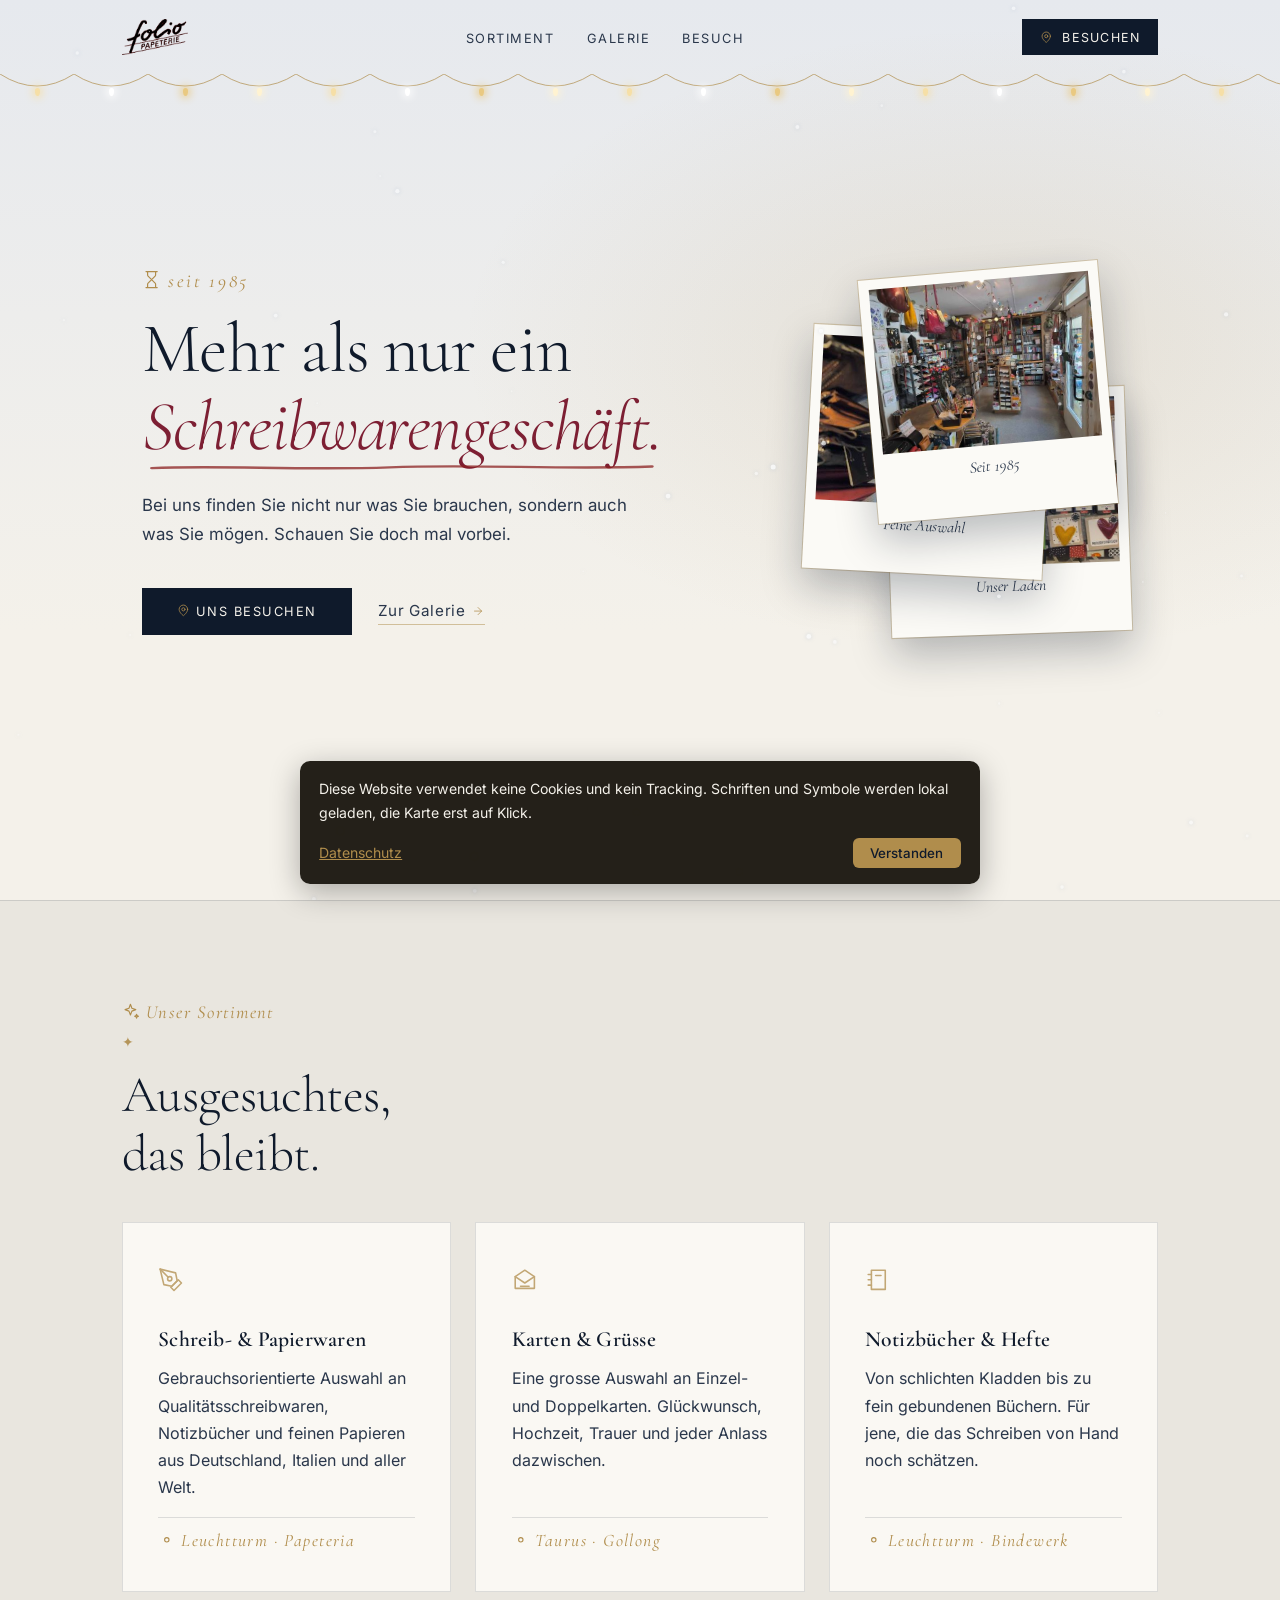
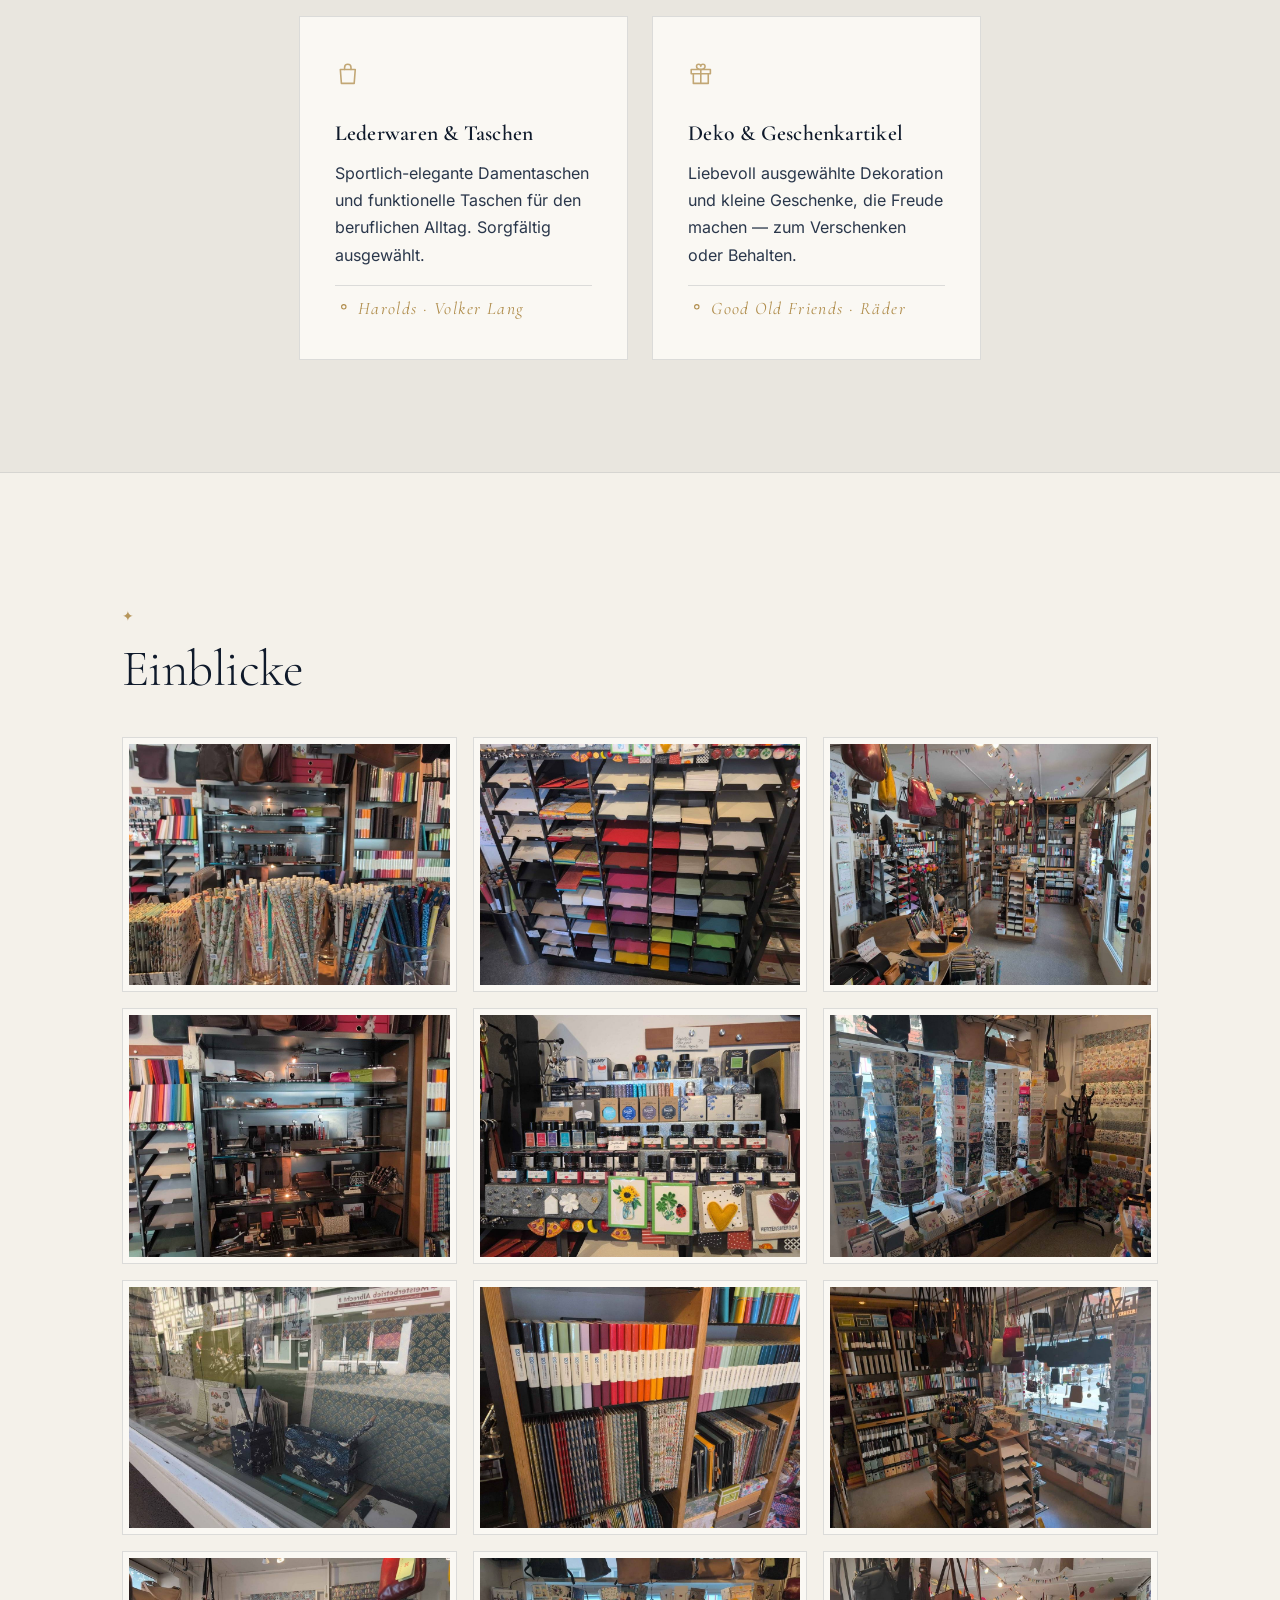
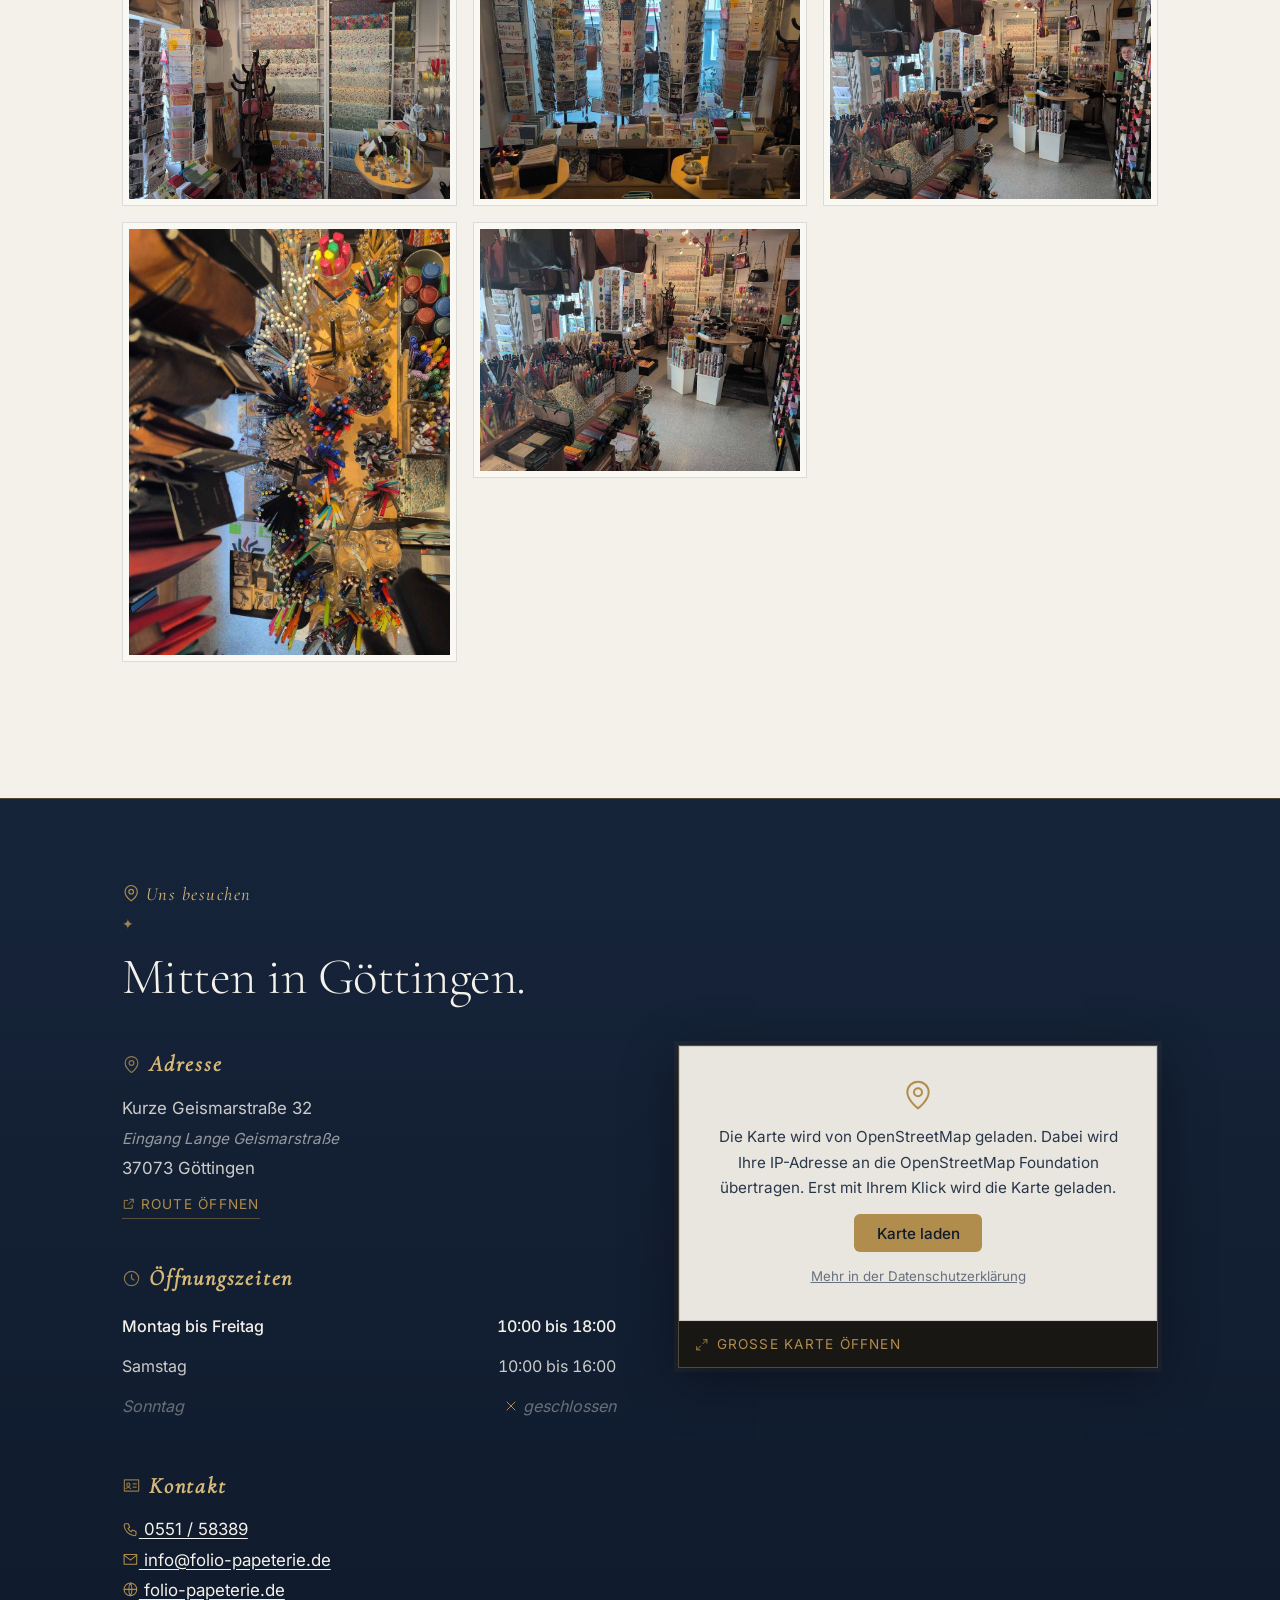
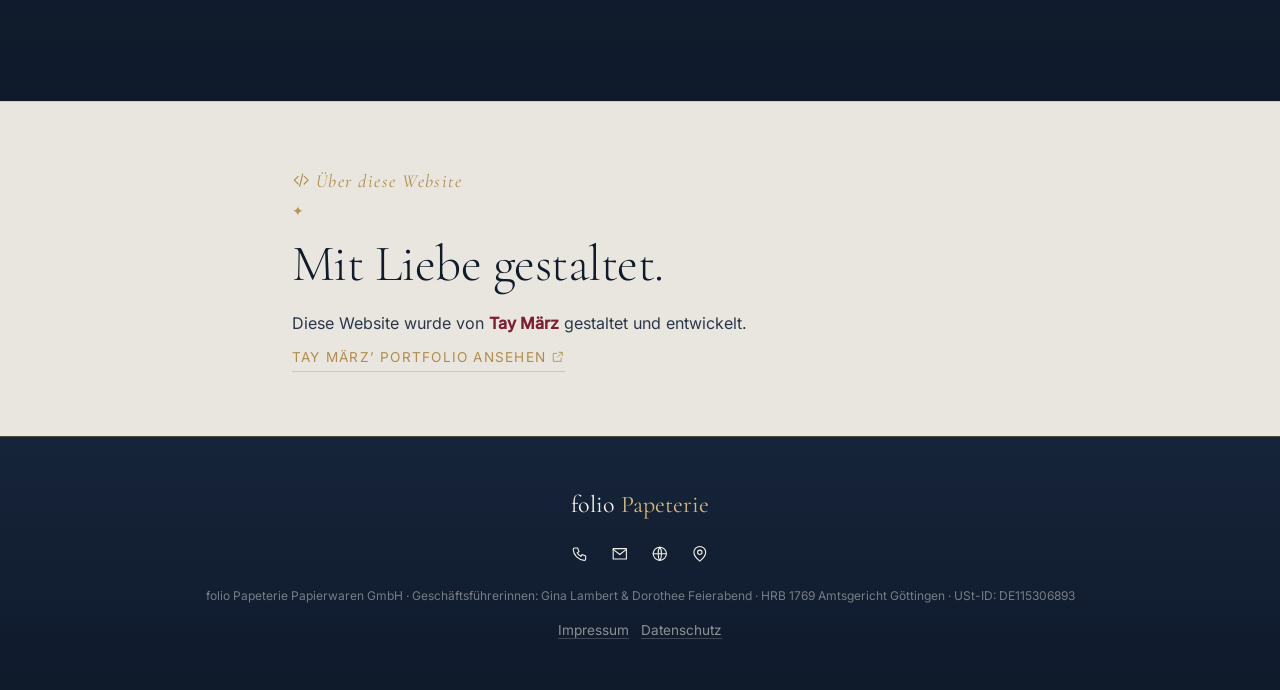
==== index.html @ a75a9c59 "Rework Winter theme (refined navy/ivory/gold, season from 29 Oct) and polish site - Winter: replace " ====
<!DOCTYPE html>
<html lang="de">
<head>
  <meta charset="UTF-8">
  <meta name="viewport" content="width=device-width, initial-scale=1.0">
  <title>folio Papeterie Göttingen – Schreibwaren, Karten & Lederwaren seit 1985</title>
  <meta name="description" content="folio Papeterie in Göttingen – Ihr Fachgeschäft für hochwertige Schreibwaren, Notizbücher, Grußkarten und Lederwaren. Kurze Geismarstraße 32. Mo–Fr 10–18 Uhr, Sa 10–16 Uhr.">
  <meta name="keywords" content="Papeterie Göttingen, Schreibwaren Göttingen, Notizbücher, Leuchtturm, Grußkarten, Lederwaren, Bindewerk, Semikolon, folio">
  <meta name="robots" content="index, follow">
  <meta name="author" content="folio Papeterie Papierwaren GmbH">
  <link rel="canonical" href="https://www.folio-papeterie.de/">
  <meta name="theme-color" content="#faf6ef">
  <meta name="geo.region" content="DE-NI">
  <meta name="geo.placename" content="Göttingen">
  <meta name="geo.position" content="51.531761;9.937960">
  <meta name="ICBM" content="51.531761, 9.937960">

  <!-- Twitter -->
  <meta name="twitter:card" content="summary_large_image">
  <meta name="twitter:title" content="folio Papeterie Göttingen – Schreibwaren, Karten & Lederwaren">
  <meta name="twitter:description" content="Feine Papiere, Notizbücher, Karten, Lederwaren und Geschenkartikel im Herzen Göttingens. Seit 1985.">
  <meta name="twitter:image" content="https://www.folio-papeterie.de/gallery1.jpg">


  <!-- Open Graph -->
  <meta property="og:type" content="business.business">
  <meta property="og:title" content="folio Papeterie Göttingen">
  <meta property="og:description" content="Hochwertige Schreibwaren, Notizbücher, Karten und Lederwaren in Göttingen. Seit 1985.">
  <meta property="og:url" content="https://www.folio-papeterie.de/">
  <meta property="og:locale" content="de_DE">
  <meta property="og:site_name" content="folio Papeterie">
  <meta property="og:image" content="https://www.folio-papeterie.de/gallery1.jpg">
  <meta property="og:image:width" content="1200">
  <meta property="og:image:height" content="900">
  <meta property="og:image:alt" content="folio Papeterie Göttingen – Ladengeschäft">
  <meta property="business:contact_data:street_address" content="Kurze Geismarstraße 32">
  <meta property="business:contact_data:locality" content="Göttingen">
  <meta property="business:contact_data:postal_code" content="37073">
  <meta property="business:contact_data:country_name" content="Germany">
  <meta property="business:contact_data:phone_number" content="+49-551-58389">

  <!-- Schema.org LocalBusiness JSON-LD -->
  <script type="application/ld+json">
  {
    "@context": "https://schema.org",
    "@type": "Store",
    "name": "folio Papeterie",
    "description": "Fachgeschäft für hochwertige Schreibwaren, Notizbücher, Grußkarten und Lederwaren in Göttingen seit 1985.",
    "url": "https://www.folio-papeterie.de",
    "telephone": "+49-551-58389",
    "email": "info@folio-papeterie.de",
    "foundingDate": "1985",
    "address": {
      "@type": "PostalAddress",
      "streetAddress": "Kurze Geismarstraße 32",
      "addressLocality": "Göttingen",
      "postalCode": "37073",
      "addressCountry": "DE"
    },
    "geo": {
      "@type": "GeoCoordinates",
      "latitude": 51.53425,
      "longitude": 9.93252
    },
    "openingHoursSpecification": [
      {
        "@type": "OpeningHoursSpecification",
        "dayOfWeek": ["Monday","Tuesday","Wednesday","Thursday","Friday"],
        "opens": "10:00",
        "closes": "18:00"
      },
      {
        "@type": "OpeningHoursSpecification",
        "dayOfWeek": "Saturday",
        "opens": "10:00",
        "closes": "16:00"
      }
    ],
    "hasMap": "https://maps.app.goo.gl/XCH9QZzpY8PrfoPZ8",
    "sameAs": ["https://www.folio-papeterie.de"]
  }
  </script>

  <link rel="stylesheet" href="fonts.css">
    <link rel="stylesheet" href="style.css">
  <link rel="stylesheet" href="winter.css">
</head>
<body>
<!-- icons:start -->
<svg width="0" height="0" style="position:absolute" aria-hidden="true" focusable="false"><defs><symbol id="i-address-card" viewBox="0 0 24 24"><path d="M3 5h18v14H3z"/><circle cx="8" cy="11" r="2"/><path d="M5 16c.5-2 5.5-2 6 0M14 10h4M14 14h4"/></symbol><symbol id="i-arrow-right" viewBox="0 0 24 24"><path d="M5 12h14M12 5l7 7-7 7"/></symbol><symbol id="i-arrow-up-right-from-square" viewBox="0 0 24 24"><path d="M14 4h6v6M20 4l-9 9M18 14v6H4V6h6"/></symbol><symbol id="i-bag-shopping" viewBox="0 0 24 24"><path d="M5 8h14l-1 13H6z"/><path d="M9 8V6a3 3 0 0 1 6 0v2"/></symbol><symbol id="i-circle-small" viewBox="0 0 24 24"><circle cx="12" cy="12" r="3"/></symbol><symbol id="i-clock" viewBox="0 0 24 24"><circle cx="12" cy="12" r="9"/><path d="M12 7v5l3 2"/></symbol><symbol id="i-code" viewBox="0 0 24 24"><path d="M8 7l-5 5 5 5M16 7l5 5-5 5M14 4l-4 16"/></symbol><symbol id="i-envelope" viewBox="0 0 24 24"><path d="M3 5h18v14H3z"/><path d="M3 6l9 7 9-7"/></symbol><symbol id="i-envelope-open-text" viewBox="0 0 24 24"><path d="M3 9l9-6 9 6v11H3z"/><path d="M3 9l9 6 9-6"/><path d="M8 18h8"/></symbol><symbol id="i-expand" viewBox="0 0 24 24"><path d="M15 3h6v6M9 21H3v-6M21 3l-7 7M3 21l7-7"/></symbol><symbol id="i-gift" viewBox="0 0 24 24"><path d="M3 8h18v4H3z"/><path d="M5 12v9h14v-9M12 8v13"/><path d="M12 8c-2 0-4-1-4-3a2 2 0 0 1 4 0M12 8c2 0 4-1 4-3a2 2 0 0 0-4 0"/></symbol><symbol id="i-globe" viewBox="0 0 24 24"><circle cx="12" cy="12" r="9"/><path d="M3 12h18M12 3c3 3.5 3 14.5 0 18M12 3c-3 3.5-3 14.5 0 18"/></symbol><symbol id="i-hourglass-half" viewBox="0 0 24 24"><path d="M5 22h14M5 2h14M17 22v-4.2a2 2 0 0 0-.6-1.4L12 12l-4.4 4.4A2 2 0 0 0 7 17.8V22M7 2v4.2a2 2 0 0 0 .6 1.4L12 12l4.4-4.4A2 2 0 0 0 17 6.2V2"/></symbol><symbol id="i-notebook" viewBox="0 0 24 24"><path d="M6 3h13v18H6z"/><path d="M6 7H3M6 12H3M6 17H3M10 8h5"/></symbol><symbol id="i-pen-nib" viewBox="0 0 24 24"><path d="M12 19l7-7 3 3-7 7z"/><path d="M18 13l-1.5-7.5L2 2l3.5 14.5L13 18z"/><path d="M2 2l7.6 7.6"/><circle cx="11" cy="11" r="2"/></symbol><symbol id="i-phone" viewBox="0 0 24 24"><path d="M5 4h4l2 5-2.5 1.5a11 11 0 0 0 5 5L15 13l5 2v4a2 2 0 0 1-2 2A16 16 0 0 1 3 6a2 2 0 0 1 2-2z"/></symbol><symbol id="i-pin" viewBox="0 0 24 24"><path d="M20 10c0 6-8 12-8 12s-8-6-8-12a8 8 0 0 1 16 0z"/><circle cx="12" cy="10" r="3"/></symbol><symbol id="i-sparkles" viewBox="0 0 24 24"><path d="M11 3l1.9 5.1L18 10l-5.1 1.9L11 17l-1.9-5.1L4 10l5.1-1.9z"/><path d="M19 16l.7 1.8 1.8.7-1.8.7L19 21l-.7-1.8-1.8-.7 1.8-.7z"/></symbol><symbol id="i-xmark" viewBox="0 0 24 24"><path d="M6 6l12 12M18 6L6 18"/></symbol></defs></svg>
<!-- icons:end -->

  <!-- NAV -->
  <nav id="nav">
    <div class="nav-inner">
      <a href="#" class="logo"><img src="logo.png" alt="folio Papeterie"></a>
      <ul class="nav-links" id="nav-links">
        <li><a href="#sortiment">Sortiment</a></li>
        <li><a href="#galerie">Galerie</a></li>
        <li><a href="#besuch">Besuch</a></li>
      </ul>
      <a href="#besuch" class="nav-cta"><svg class="ico" aria-hidden="true"><use href="#i-pin"/></svg> Besuchen</a>
      <button type="button" class="nav-toggle" id="nav-toggle" aria-label="Menü öffnen" aria-expanded="false" aria-controls="nav-links"><span></span><span></span></button>
    </div>
  </nav>

  <!-- HERO -->
  <section id="hero">
    <div class="hero-inner">
      <div class="hero-content reveal">
        <p class="hero-since"><svg class="ico" aria-hidden="true"><use href="#i-hourglass-half"/></svg> seit 1985</p>
        <h1>Mehr als nur ein <em class="hand-underline">Schreibwaren&shy;geschäft.<svg viewBox="0 0 420 16" aria-hidden="true" preserveAspectRatio="none"><path d="M 8 9 C 60 5, 130 12, 200 8 C 270 4, 340 11, 412 7" fill="none" stroke="#8b2020" stroke-width="3" stroke-linecap="round" opacity=".75"/></svg></em></h1>
        <p class="hero-sub">Bei uns finden Sie nicht nur was Sie brauchen, sondern auch was Sie mögen. Schauen Sie doch mal vorbei.</p>
        <div class="hero-ctas">
          <a href="#besuch" class="btn-primary"><svg class="ico" aria-hidden="true"><use href="#i-pin"/></svg> Uns besuchen</a>
          <a href="#galerie" class="hero-link">Zur Galerie <svg class="ico" aria-hidden="true"><use href="#i-arrow-right"/></svg></a>
        </div>
      </div>
      <div class="hero-stack" aria-hidden="true">
        <figure class="polaroid p1"><div class="ph" style="background-image:url('thumb1.jpg')"></div><figcaption>Seit 1985</figcaption></figure>
        <figure class="polaroid p2"><div class="ph" style="background-image:url('thumb2.jpg')"></div><figcaption>Feine Auswahl</figcaption></figure>
        <figure class="polaroid p3"><div class="ph" style="background-image:url('thumb3.jpg')"></div><figcaption>Unser Laden</figcaption></figure>
      </div>
    </div>
    <div class="scroll-hint"><span></span></div>
  </section>

  <!-- SORTIMENT -->
  <section id="sortiment">
    <div class="container">
      <p class="label reveal"><svg class="ico" aria-hidden="true"><use href="#i-sparkles"/></svg> Unser Sortiment</p>
      <h2 class="reveal">Ausgesuchtes,<br>das bleibt.</h2>
      <div class="cards">

        <div class="card reveal">
          <div class="card-icon"><svg class="ico" aria-hidden="true"><use href="#i-pen-nib"/></svg></div>
          <h3>Schreib- &amp; Papierwaren</h3>
          <p>Gebrauchsorientierte Auswahl an Qualitätsschreibwaren, Notizbücher und feinen Papieren aus Deutschland, Italien und aller Welt.</p>
          <div class="brands"><svg class="ico" aria-hidden="true"><use href="#i-circle-small"/></svg> Leuchtturm &middot; Papeteria</div>
        </div>

        <div class="card reveal">
          <div class="card-icon"><svg class="ico" aria-hidden="true"><use href="#i-envelope-open-text"/></svg></div>
            <h3>Karten &amp; Grüsse</h3>
          <p>Eine grosse Auswahl an Einzel- und Doppelkarten. Glückwunsch, Hochzeit, Trauer und jeder Anlass dazwischen.</p>
          <div class="brands"><svg class="ico" aria-hidden="true"><use href="#i-circle-small"/></svg> Taurus &middot; Gollong</div>
        </div>

        <div class="card reveal">
          <div class="card-icon"><svg class="ico" aria-hidden="true"><use href="#i-notebook"/></svg></div>
          <h3>Notizbücher &amp; Hefte</h3>
          <p>Von schlichten Kladden bis zu fein gebundenen Büchern. Für jene, die das Schreiben von Hand noch schätzen.</p>
          <div class="brands"><svg class="ico" aria-hidden="true"><use href="#i-circle-small"/></svg> Leuchtturm &middot; Bindewerk</div>
        </div>

        <div class="card reveal">
          <div class="card-icon"><svg class="ico" aria-hidden="true"><use href="#i-bag-shopping"/></svg></div>
          <h3>Lederwaren &amp; Taschen</h3>
          <p>Sportlich-elegante Damentaschen und funktionelle Taschen für den beruflichen Alltag. Sorgfältig ausgewählt.</p>
          <div class="brands"><svg class="ico" aria-hidden="true"><use href="#i-circle-small"/></svg> Harolds &middot; Volker Lang</div>
        </div>

        <div class="card reveal">
          <div class="card-icon"><svg class="ico" aria-hidden="true"><use href="#i-gift"/></svg></div>
          <h3>Deko &amp; Geschenkartikel</h3>
          <p>Liebevoll ausgewählte Dekoration und kleine Geschenke, die Freude machen &mdash; zum Verschenken oder Behalten.</p>
          <div class="brands"><svg class="ico" aria-hidden="true"><use href="#i-circle-small"/></svg> Good Old Friends &middot; Räder</div>
        </div>

      </div>
    </div>
  </section>

  <!-- GALERIE -->
  <section id="galerie">
    <div class="container">
      <h2 class="section-title reveal">Einblicke</h2>
      <div class="masonry reveal" id="masonry">
        <img src="gallery1.jpg" class="gal-img" width="1100" height="828" alt="Ladengeschäft der folio Papeterie in Göttingen" loading="lazy">
        <img src="gallery2.jpg" class="gal-img" width="1100" height="828" alt="Auswahl feiner Schreibwaren" loading="lazy">
        <img src="gallery3.jpg" class="gal-img" width="1100" height="828" alt="Notizbücher und Journale" loading="lazy">
        <img src="gallery4.jpg" class="gal-img" width="1100" height="828" alt="Grußkarten-Sortiment" loading="lazy">
        <img src="gallery5.jpg" class="gal-img" width="904" height="1200" alt="Edle Füllfederhalter" loading="lazy">
        <img src="gallery6.jpg" class="gal-img" width="1100" height="828" alt="Lederwaren und Taschen" loading="lazy">
        <img src="gallery7.jpg" class="gal-img" width="1100" height="828" alt="Geschenkartikel und Dekoration" loading="lazy">
        <img src="gallery8.jpg" class="gal-img" width="1100" height="828" alt="Feine Papiere" loading="lazy">
        <img src="gallery9.jpg" class="gal-img" width="1100" height="828" alt="Karten und Briefpapier" loading="lazy">
        <img src="gallery10.jpg" class="gal-img" width="1100" height="828" alt="Schaufenster der folio Papeterie" loading="lazy">
        <img src="gallery11.jpg" class="gal-img" width="1100" height="828" alt="Stifte und Schreibgeräte" loading="lazy">
        <img src="gallery12.jpg" class="gal-img" width="1100" height="828" alt="Innenansicht des Geschäfts" loading="lazy">
        <img src="gallery13.jpg" class="gal-img" width="1100" height="828" alt="Geschenkideen aus der Papeterie" loading="lazy">
        <img src="gallery14.jpg" class="gal-img" width="1100" height="828" alt="Detail aus dem Sortiment" loading="lazy">
      </div>
    </div>
    <div id="lightbox" class="lightbox" role="dialog" aria-modal="true" aria-label="Galerie" hidden>
      <button id="lb-close" class="lb-btn lb-close" aria-label="Schließen">&times;</button>
      <button id="lb-prev" class="lb-btn lb-prev" aria-label="Vorheriges Bild">&#8592;</button>
      <img id="lb-img" alt="Galeriebild in Großansicht">
      <span id="lb-count" class="lb-count"></span>
      <button id="lb-next" class="lb-btn lb-next" aria-label="Nächstes Bild">&#8594;</button>
    </div>
  </section>

  <!-- BESUCH -->
  <section id="besuch">
    <div class="container">
      <p class="label reveal"><svg class="ico" aria-hidden="true"><use href="#i-pin"/></svg> Uns besuchen</p>
      <h2 class="reveal">Mitten in Göttingen.</h2>

      <div class="besuch-grid">

        <!-- Info -->
        <div class="besuch-info reveal">

          <div class="info-block">
            <h4><svg class="ico" aria-hidden="true"><use href="#i-pin"/></svg> Adresse</h4>
            <p>Kurze Geismarstraße 32<br><em>Eingang Lange Geismarstraße</em><br>37073 Göttingen</p>
            <a href="https://maps.app.goo.gl/XCH9QZzpY8PrfoPZ8" class="map-link" target="_blank" rel="noopener">
              <svg class="ico" aria-hidden="true"><use href="#i-arrow-up-right-from-square"/></svg> Route öffnen
            </a>
          </div>

          <div class="info-block">
            <h4><svg class="ico" aria-hidden="true"><use href="#i-clock"/></svg> Öffnungszeiten</h4>
            <table class="hours">
              <tr><td>Montag bis Freitag</td><td>10:00 bis 18:00</td></tr>
              <tr><td>Samstag</td><td>10:00 bis 16:00</td></tr>
              <tr class="closed"><td>Sonntag</td><td><svg class="ico" aria-hidden="true"><use href="#i-xmark"/></svg> geschlossen</td></tr>
            </table>
          </div>

          <div class="info-block">
            <h4><svg class="ico" aria-hidden="true"><use href="#i-address-card"/></svg> Kontakt</h4>
            <p>
              <a href="tel:055158389"><svg class="ico" aria-hidden="true"><use href="#i-phone"/></svg> 0551 / 58389</a><br>
              <a href="mailto:info@folio-papeterie.de"><svg class="ico" aria-hidden="true"><use href="#i-envelope"/></svg> info@folio-papeterie.de</a><br>
              <a href="https://www.folio-papeterie.de" target="_blank" rel="noopener"><svg class="ico" aria-hidden="true"><use href="#i-globe"/></svg> folio-papeterie.de</a>
            </p>
          </div>

        </div>

        <!-- Map (click-to-load: no third-party request until the visitor consents) -->
        <div class="map-embed reveal">
          <div id="map-consent" class="map-consent">
            <svg class="ico" aria-hidden="true"><use href="#i-pin"/></svg>
            <p>Die Karte wird von OpenStreetMap geladen. Dabei wird Ihre IP-Adresse an die OpenStreetMap Foundation übertragen. Erst mit Ihrem Klick wird die Karte geladen.</p>
            <button type="button" id="map-load" class="map-consent-btn">Karte laden</button>
            <small><a href="datenschutz.html">Mehr in der Datenschutzerklärung</a></small>
          </div>
          <a class="map-fullscreen" href="https://www.openstreetmap.org/?mlat=51.531761&mlon=9.93796#map=18/51.531761/9.93796" target="_blank" rel="noopener">
            <svg class="ico" aria-hidden="true"><use href="#i-expand"/></svg> Große Karte öffnen
          </a>
        </div>

      </div>
    </div>
  </section>
  <!-- WEBSITE -->
  <section id="website" class="creator-section">
    <div class="container narrow">
      <p class="label reveal"><svg class="ico" aria-hidden="true"><use href="#i-code"/></svg> Über diese Website</p>
      <h2 class="reveal">Mit Liebe gestaltet.</h2>
      <p class="reveal">
        Diese Website wurde von <strong>Tay März</strong> gestaltet und entwickelt.
      </p>
      <p class="reveal">
        <a
          class="map-link"
          href="https://hire.taymaerz.de/?ref=folio"
          target="_blank"
          rel="noopener"
        >
          Tay März’ Portfolio ansehen
          <svg class="ico" aria-hidden="true"><use href="#i-arrow-up-right-from-square"/></svg>
        </a>
      </p>
    </div>
  </section>
  <!-- FOOTER -->
  <footer>
    <div class="container">
      <p class="footer-logo">folio <span>Papeterie</span></p>
      <p class="footer-links">
        <a href="tel:055158389" aria-label="Anrufen"><svg class="ico" aria-hidden="true"><use href="#i-phone"/></svg></a>
        <a href="mailto:info@folio-papeterie.de" aria-label="E-Mail schreiben"><svg class="ico" aria-hidden="true"><use href="#i-envelope"/></svg></a>
        <a href="https://www.folio-papeterie.de" target="_blank" rel="noopener" aria-label="Website"><svg class="ico" aria-hidden="true"><use href="#i-globe"/></svg></a>
        <a href="https://maps.app.goo.gl/XCH9QZzpY8PrfoPZ8" target="_blank" rel="noopener" aria-label="Auf Google Maps zeigen"><svg class="ico" aria-hidden="true"><use href="#i-pin"/></svg></a>
      </p>
      <p class="footer-imp">folio Papeterie Papierwaren GmbH &middot; Geschäftsführerinnen: Gina Lambert &amp; Dorothee Feierabend &middot; HRB 1769 Amtsgericht Göttingen &middot; USt-ID: DE115306893</p>
      <p class="footer-legal">
        <a href="impressum.html">Impressum</a> &middot;
        <a href="datenschutz.html">Datenschutz</a>
      </p>
    </div>
  </footer>

  <script src="app.js" defer></script>
  <script src="winter.js" defer></script>
  <script>
    const lb = document.getElementById('lightbox');
    const lbImg = document.getElementById('lb-img');
    const galImgs = [...document.querySelectorAll('.gal-img')];
    const lbSrcs = galImgs.map(i => i.src);
    let lbCur = 0, lbOpener = null;
    function lbGo(n) {
      lbCur = (n + lbSrcs.length) % lbSrcs.length;
      lbImg.src = lbSrcs[lbCur];
      lbImg.alt = galImgs[lbCur].alt;
      document.getElementById('lb-count').textContent = (lbCur + 1) + ' / ' + lbSrcs.length;
    }
    function lbOpen(i) {
      lbOpener = document.activeElement;
      lbGo(i); lb.hidden = false;
      document.body.style.overflow = 'hidden';
      document.getElementById('lb-close').focus();
    }
    function lbClose() {
      lb.hidden = true; document.body.style.overflow = '';
      if (lbOpener) lbOpener.focus();
    }
    galImgs.forEach((img, i) => {
      img.tabIndex = 0;
      img.setAttribute('role', 'button');
      img.addEventListener('click', () => lbOpen(i));
      img.addEventListener('keydown', e => { if (e.key === 'Enter' || e.key === ' ') { e.preventDefault(); lbOpen(i); } });
    });
    lb.addEventListener('click', e => { if (e.target === lb) lbClose(); });
    document.getElementById('lb-close').onclick = lbClose;
    document.getElementById('lb-prev').onclick = e => { e.stopPropagation(); lbGo(lbCur - 1); };
    document.getElementById('lb-next').onclick = e => { e.stopPropagation(); lbGo(lbCur + 1); };
    document.addEventListener('keydown', e => {
      if (lb.hidden) return;
      if (e.key === 'ArrowRight') lbGo(lbCur + 1);
      if (e.key === 'ArrowLeft') lbGo(lbCur - 1);
      if (e.key === 'Escape') lbClose();
    });

    // Map click-to-load: inject the OSM iframe only after explicit consent.
    const mapLoad = document.getElementById('map-load');
    if (mapLoad) mapLoad.addEventListener('click', () => {
      const wrap = document.getElementById('map-consent');
      const f = document.createElement('iframe');
      f.loading = 'lazy';
      f.title = 'Karte: folio Papeterie, Kurze Geismarstraße 32, Göttingen';
      f.src = 'https://www.openstreetmap.org/export/embed.html?bbox=9.93496%2C51.529961%2C9.94096%2C51.533561000000006&layer=mapnik&marker=51.531761%2C9.93796';
      f.allowFullscreen = true;
      wrap.replaceWith(f);
    });

    // One-time privacy notice (no cookies set; dismissal stored in localStorage — functional, exempt).
    if (!localStorage.getItem('folio-privacy-ack')) {
      const b = document.createElement('div');
      b.className = 'privacy-banner';
      b.innerHTML = 'Diese Website verwendet keine Cookies und kein Tracking. Schriften und Symbole werden lokal geladen, die Karte erst auf Klick. <a href="datenschutz.html">Datenschutz</a> <button type="button" id="privacy-ok">Verstanden</button>';
      document.body.appendChild(b);
      document.getElementById('privacy-ok').addEventListener('click', () => {
        localStorage.setItem('folio-privacy-ack', '1');
        b.remove();
      });
    }
  </script>
</body>
</html>
---- fonts.css ----
@font-face {
  font-family: 'Caveat';
  font-style: normal;
  font-weight: 400;
  font-display: swap;
  src: url(fonts/font_1_caveat.ttf) format('truetype');
}
@font-face {
  font-family: 'Caveat';
  font-style: normal;
  font-weight: 600;
  font-display: swap;
  src: url(fonts/font_0_caveat.ttf) format('truetype');
}
@font-face {
  font-family: 'Cormorant Garamond';
  font-style: italic;
  font-weight: 300;
  font-display: swap;
  src: url(fonts/font_3_cormorantgaramond.ttf) format('truetype');
}
@font-face {
  font-family: 'Cormorant Garamond';
  font-style: italic;
  font-weight: 400;
  font-display: swap;
  src: url(fonts/font_2_cormorantgaramond.ttf) format('truetype');
}
@font-face {
  font-family: 'Cormorant Garamond';
  font-style: normal;
  font-weight: 300;
  font-display: swap;
  src: url(fonts/font_5_cormorantgaramond.ttf) format('truetype');
}
@font-face {
  font-family: 'Cormorant Garamond';
  font-style: normal;
  font-weight: 400;
  font-display: swap;
  src: url(fonts/font_6_cormorantgaramond.ttf) format('truetype');
}
@font-face {
  font-family: 'Cormorant Garamond';
  font-style: normal;
  font-weight: 600;
  font-display: swap;
  src: url(fonts/font_4_cormorantgaramond.ttf) format('truetype');
}
@font-face {
  font-family: 'Inter';
  font-style: normal;
  font-weight: 300;
  font-display: swap;
  src: url(fonts/font_9_inter.ttf) format('truetype');
}
@font-face {
  font-family: 'Inter';
  font-style: normal;
  font-weight: 400;
  font-display: swap;
  src: url(fonts/font_8_inter.ttf) format('truetype');
}
@font-face {
  font-family: 'Inter';
  font-style: normal;
  font-weight: 500;
  font-display: swap;
  src: url(fonts/font_7_inter.ttf) format('truetype');
}
---- style.css ----
/* ── Reset & Tokens ──────────────────────────────────────────────────────── */
*, *::before, *::after { box-sizing: border-box; margin: 0; padding: 0; }

:root {
  --cream:    #f5f0e8;
  --parchment:#ede5d0;
  --ink:      #1c1710;
  --ink-soft: #3a3228;
  --muted:    #6e6252;
  --red:      #8b2020;
  --green:    #3a5c3a;
  --gold:     #c4964a;
  --border:   rgba(28,23,16,.12);

  --ff-serif: 'Cormorant Garamond', Georgia, serif;
  --ff-hand:  'Caveat', cursive;
  --ff-sans:  'Inter', system-ui, sans-serif;
}

html { scroll-behavior: smooth; }

.creator-section {
  background: var(--parchment);
  padding: 4rem 0;
}

.creator-section h2 {
  margin-bottom: 1rem;
}

.creator-section p:not(.label) {
  color: var(--ink-soft);
  max-width: 55ch;
}

.creator-section strong {
  color: var(--red);
}

body {
  background: var(--cream);
  color: var(--ink);
  font-family: var(--ff-sans);
  font-size: 16px;
  line-height: 1.7;
  overflow-x: hidden;
}

/* ── Nav ─────────────────────────────────────────────────────────────────── */
#nav {
  position: fixed; top: 0; left: 0; right: 0; z-index: 100;
  background: transparent;
  transition: background .4s, box-shadow .4s;
}
#nav.scrolled {
  background: rgba(245,240,232,.95);
  backdrop-filter: blur(8px);
  box-shadow: 0 1px 0 var(--border);
}
.nav-inner {
  max-width: 1100px; margin: 0 auto;
  padding: 1.2rem 2rem;
  display: flex; align-items: center; justify-content: space-between;
}
.logo {
  font-family: var(--ff-serif); font-size: 1.4rem; font-weight: 400;
  color: var(--ink); text-decoration: none; letter-spacing: .03em;
}
.logo span { color: var(--red); }
.nav-links { list-style: none; display: flex; gap: 2rem; }
.nav-links a {
  font-size: .8rem; letter-spacing: .12em; text-transform: uppercase;
  color: var(--ink-soft); text-decoration: none;
  transition: color .2s;
}
.nav-links a:hover { color: var(--red); }
.nav-cta {
  font-size: .78rem; letter-spacing: .1em; text-transform: uppercase;
  color: var(--cream); background: var(--red);
  padding: .45rem 1.1rem; text-decoration: none;
  transition: background .2s, transform .2s;
}
.nav-cta:hover { background: var(--ink); transform: translateY(-1px); }
.nav-cta .ico { margin-right: .3rem; }

/* ── Hero ─────────────────────────────────────────────────────────────────── */
#hero {
  position: relative;
  min-height: 100svh;
  display: flex; align-items: center; justify-content: center;
  background: var(--cream);
  overflow: hidden;
}
/* HERO LAYOUT */
#hero { display: flex; align-items: center; justify-content: center; }
#hero > .fa-watermark { display: none; }
.hero-inner {
  display: flex;
  align-items: center;
  justify-content: space-between;
  gap: 3rem;
  width: 100%;
  max-width: 1060px;
  padding: 0 2rem;
}
.hero-content {
  position: relative; z-index: 1;
  text-align: left;
  flex: 1 1 auto;
  max-width: 560px;
}
.hero-ctas { display: flex; align-items: center; gap: 1.6rem; }
.hero-link {
  color: var(--gold); text-decoration: none;
  font-size: .95rem; letter-spacing: .04em;
  border-bottom: 1px solid transparent;
  transition: border-color .2s;
}
.hero-link:hover { border-color: var(--gold); }
.hero-link .ico { font-size: .8em; margin-left: .2em; }

/* Polaroid stack */
.hero-stack {
  position: relative;
  flex: 0 0 340px;
  height: 380px;
  z-index: 1;
}
.polaroid {
  position: absolute;
  background: #f6f1e7;
  padding: 10px 10px 34px;
  box-shadow: 0 10px 30px rgba(0,0,0,.45);
  width: 240px;
}
.polaroid .ph {
  width: 100%; aspect-ratio: 4/3;
  background-size: cover; background-position: center;
}
.polaroid figcaption {
  font-family: var(--ff-hand);
  font-size: 1.05rem; color: #4a4238;
  text-align: center; margin-top: 8px;
}
.polaroid.p1 { top: 10px;  left: 70px; transform: rotate(-5deg); z-index: 3; }
.polaroid.p2 { top: 70px;  left: 10px; transform: rotate(3deg);  z-index: 2; }
.polaroid.p3 { top: 130px; left: 90px; transform: rotate(-2deg); z-index: 1; }
.polaroid { transition: transform .3s ease, z-index 0s; }
.polaroid:hover { transform: rotate(0deg) scale(1.04); z-index: 5; }
@media (max-width: 860px) { .hero-stack { display: none; } .hero-content { text-align: center; margin: 0 auto; } .hero-ctas { justify-content: center; } }
.hero-since {
  font-family: var(--ff-hand); font-size: 1.55rem;
  color: var(--gold); margin-bottom: .8rem;
  animation: fadeDown .8s ease both;
}
#hero h1 {
  font-family: var(--ff-serif); font-size: clamp(2.4rem, 5.5vw, 4.6rem);
  font-weight: 300; line-height: 1.1;
  color: var(--ink);
  animation: fadeUp 1s ease .2s both;
}
#hero h1 em {
  font-style: italic; color: var(--red);
}
.hero-sub {
  font-size: 1.05rem; color: var(--ink-soft);
  margin: 1.6rem 0 2.4rem;
  animation: fadeUp 1s ease .4s both;
}
.btn-primary {
  display: inline-block;
  padding: .8rem 2.2rem;
  background: var(--ink);
  color: var(--cream);
  text-decoration: none;
  font-size: .8rem; letter-spacing: .12em; text-transform: uppercase;
  transition: background .25s, transform .2s;
  animation: fadeUp 1s ease .6s both;
}
.btn-primary:hover { background: var(--red); transform: translateY(-2px); }

/* ── FA watermark decorations ────────────────────────────────────────────── */
.fa-watermark {
  position: absolute;
  pointer-events: none;
  color: var(--ink);
  opacity: .045;
  line-height: 1;
  z-index: 0;
  font-size: var(--wm-size, 220px);
  transform: rotate(var(--wm-rot, -15deg));
  user-select: none;
}

/* ── Inline SVG icons (self-hosted, no external requests) ─────────────────── */
.ico { width: 1em; height: 1em; fill: none; stroke: currentColor; stroke-width: 1.5; stroke-linecap: round; stroke-linejoin: round; vertical-align: -.125em; flex-shrink: 0; color: var(--gold); }
.card-icon .ico { color: var(--red); }
.info-block .ico { color: var(--gold); }
.footer-links .ico { color: var(--cream); }

/* ── Hero underlines ─────────────────────────────────────────────────────── */
.hero-underlines {
  display: block;
  width: clamp(280px, 60%, 440px);
  margin: -0.4rem auto 0;
  overflow: visible;
}

.scroll-hint {
  position: absolute; bottom: 2rem; left: 50%; transform: translateX(-50%);
}
.scroll-hint span { display: none; }

/* ── Section dividers ────────────────────────────────────────────────────── */
/* small centered ornament on each divider */

/* ── Container ───────────────────────────────────────────────────────────── */
.container { max-width: 1100px; margin: 0 auto; padding: 0 2rem; }
.container.narrow { max-width: 760px; }

/* ── Section labels ──────────────────────────────────────────────────────── */
.label {
  font-family: var(--ff-hand); font-size: 1.5rem; color: var(--gold);
  display: block; margin-bottom: .4rem;
}
h2 {
  font-family: var(--ff-serif); font-size: clamp(2rem, 4vw, 3.2rem);
  font-weight: 300; line-height: 1.15; color: var(--ink);
  margin-bottom: 3rem;
}

/* ── Sortiment ───────────────────────────────────────────────────────────── */
#sortiment { background: var(--parchment); padding: 5rem 0 6rem; }

.cards {
  display: grid;
  grid-template-columns: repeat(6, 1fr);
  gap: 1.5rem;
}
.card {
  background: var(--cream);
  padding: 2rem;
  border: 1px solid var(--border);
  transition: transform .3s, box-shadow .3s;
  position: relative;
  display: flex; flex-direction: column;
}
.card::before {
  content: '';
  position: absolute; top: 0; left: 0; right: 0; height: 3px;
  background: var(--red);
  transform: scaleX(0); transform-origin: left;
  transition: transform .3s;
}
.card:hover { transform: translateY(-6px); box-shadow: 0 12px 40px rgba(28,23,16,.1); }
.card:hover::before { transform: scaleX(1); }

.card-icon {
  font-size: 1.6rem; margin-bottom: 1.2rem;
  color: var(--red); opacity: .75;
  transition: opacity .3s, transform .3s;
}
.card:hover .card-icon { opacity: 1; transform: scale(1.1); }
.card h3 {
  font-family: var(--ff-serif); font-size: 1.35rem; font-weight: 600;
  margin-bottom: .5rem; color: var(--ink); letter-spacing: .01em;
}
.card p { font-size: 1rem; color: var(--ink-soft); margin-bottom: 1rem; }
.brands {
  font-family: var(--ff-hand); font-size: 1.1rem; color: var(--gold);
  margin-top: auto; padding-top: .5rem;
  border-top: 1px solid var(--border);
}

/* ── Philosophie ─────────────────────────────────────────────────────────── */
#philosophie { background: var(--cream); padding: 6rem 0; }

blockquote {
  border-left: 3px solid var(--gold);
  padding: 2.5rem 3rem;
  background: var(--parchment);
  position: relative;
  box-shadow: 4px 8px 32px rgba(28,23,16,.06);
}
blockquote::before {
  content: '\201C';
  font-family: var(--ff-serif); font-size: 8rem; color: var(--gold);
  opacity: .2; line-height: 0;
  position: absolute; top: 2rem; left: 1rem;
  pointer-events: none;
}
blockquote p {
  font-family: var(--ff-serif); font-size: 1.2rem; font-style: italic;
  line-height: 1.8; color: var(--ink-soft);
  margin-bottom: 1rem;
}
blockquote p:last-of-type { margin-bottom: 1.5rem; }
blockquote footer {
  font-size: .95rem; letter-spacing: .06em;
  color: var(--muted); text-transform: uppercase;
  font-family: var(--ff-sans); font-style: normal;
}

/* ── Map embed ───────────────────────────────────────────────────────────── */
.map-embed {
  position: relative;
  border: 1px solid rgba(196,150,74,.2);
  overflow: hidden;
  box-shadow: 0 12px 50px rgba(0,0,0,.4), 0 0 0 4px rgba(196,150,74,.06);
}
.map-embed iframe {
  display: block;
  width: 480px; height: 420px;
  border: none;
  filter: sepia(.25) contrast(1.05);
}
.map-fullscreen {
  display: flex; align-items: center; gap: .5rem;
  position: absolute; bottom: 0; left: 0; right: 0;
  background: rgba(28,23,16,.85);
  backdrop-filter: blur(4px);
  color: var(--gold); text-decoration: none;
  font-size: .85rem; letter-spacing: .09em; text-transform: uppercase;
  padding: .7rem 1rem;
  transition: background .2s;
}
.map-fullscreen:hover { background: rgba(139,32,32,.9); color: var(--cream); }

/* ── Besuch ──────────────────────────────────────────────────────────────── */
#besuch { background: var(--ink); padding: 5rem 0 6rem; }
#besuch .label { color: var(--gold); }
#besuch h2 { color: var(--cream); }

.besuch-grid {
  display: grid;
  grid-template-columns: 1fr 1fr;
  gap: 3rem; align-items: start;
}
.besuch-info { display: flex; flex-direction: column; gap: 2.5rem; }
.info-block h4 {
  font-family: var(--ff-hand); font-size: 1.4rem; color: var(--gold);
  margin-bottom: .6rem; display: flex; align-items: center; gap: .5rem;
}
.info-block h4 .ico { font-size: .85em; opacity: .8; }
.info-block p { color: rgba(245,240,232,.8); font-size: 1.05rem; line-height: 1.8; }
.info-block em { font-style: italic; font-size: .95rem; opacity: .7; }
.info-block a { color: var(--cream); text-decoration: underline; text-underline-offset: 3px; }
.info-block a:hover { color: var(--gold); }

.map-link {
  display: inline-block; margin-top: .6rem;
  font-size: .85rem; letter-spacing: .09em; text-transform: uppercase;
  color: var(--gold) !important;
  text-decoration: none !important;
  border-bottom: 1px solid rgba(196,150,74,.4);
  padding-bottom: 2px;
  transition: border-color .2s;
}
.map-link:hover { border-color: var(--gold); }

.hours { border-collapse: collapse; font-size: 1rem; width: 100%; }
.hours td { padding: .4rem 1.5rem .4rem 0; color: rgba(245,240,232,.8); }
.hours td:last-child { text-align: right; padding-right: 0; font-variant-numeric: tabular-nums; }
.hours tr:not(.closed):first-child td { color: var(--cream); font-weight: 500; }
.hours tr.closed td { color: rgba(245,240,232,.3); font-style: italic; }



/* ── Footer ──────────────────────────────────────────────────────────────── */
footer {
  background: var(--ink); border-top: 1px solid rgba(196,150,74,.15);
  padding: 3rem 0; text-align: center;
}
.footer-logo {
  font-family: var(--ff-serif); font-size: 1.5rem; color: var(--cream);
  margin-bottom: .2rem;
}
.footer-logo span { color: var(--red); }
.footer-links {
  display: flex; justify-content: center; gap: 1.4rem;
  margin: .8rem 0 1rem;
}
.footer-links a {
  color: rgba(245,240,232,.35);
  font-size: 1.1rem;
  transition: color .2s, transform .2s;
}
.footer-links a:hover { color: var(--gold); transform: translateY(-2px); }
.footer-imp {
  font-size: .75rem; color: rgba(245,240,232,.3);
  line-height: 1.8;
}

/* ── Reveal animations ───────────────────────────────────────────────────── */
.reveal {
  opacity: 0; transform: translateY(28px);
  transition: opacity .7s ease, transform .7s ease;
}
.reveal.visible {
  opacity: 1; transform: translateY(0);
}

@keyframes fadeUp {
  from { opacity: 0; transform: translateY(24px); }
  to   { opacity: 1; transform: translateY(0); }
}
@keyframes fadeDown {
  from { opacity: 0; transform: translateY(-16px); }
  to   { opacity: 1; transform: translateY(0); }
}

/* ── Responsive ──────────────────────────────────────────────────────────── */
@media (max-width: 860px) {
  .nav-links { display: none; }
  .besuch-grid { grid-template-columns: 1fr; }
  .map-embed iframe { width: 100%; height: 300px; }
  .map-embed { width: 100%; }
}

@media (prefers-reduced-motion: reduce) {
  *, *::before, *::after { animation: none !important; transition: none !important; }
  .reveal { opacity: 1; transform: none; }
}

/* GALERIE */
.gal-img { width:100%;height:auto;display:block;margin-bottom:1rem;break-inside:avoid;cursor:zoom-in;border-radius:2px;transition:opacity .2s; }
.gal-img:hover { opacity:.85; }

/* hand-drawn underline */
.hand-underline { position: relative; display: inline-block; }
.hand-underline svg { position: absolute; left: 0; bottom: -.12em; width: 100%; height: .18em; }

/* ── Classic-modern polish ── */
section { padding: 6.5rem 0; }
section#hero { padding: 2rem 0; }
.section-title, h2 { letter-spacing: -.01em; }

/* thin double rule between sections, like fine book layout */
section + section { border-top: 1px solid var(--border); }

/* eyebrow labels */
.section-label, .eyebrow {
  font-size: .75rem; letter-spacing: .22em; text-transform: uppercase;
  color: var(--gold);
}

/* cards: flat, bordered, generous whitespace */
.card, .sortiment-card {
  background: #faf7f0;
  border: 1px solid var(--border);
  border-radius: 0;
  padding: 2.2rem;
  box-shadow: none;
  transition: border-color .25s, transform .25s;
}
.card:hover, .sortiment-card:hover {
  border-color: var(--gold);
  transform: translateY(-3px);
}

/* quote block: classic centered with big serif */
blockquote {
  max-width: 720px; margin: 0 auto;
  font-family: var(--ff-serif);
  font-size: 1.5rem; line-height: 1.55;
  font-style: italic; color: var(--ink-soft);
  text-align: center;
}

/* buttons: sharp, uppercase, confident */
.btn-primary {
  border-radius: 0;
  letter-spacing: .12em;
}

/* gallery images: consistent frame */
.gal-img {
  border: 1px solid var(--border);
  border-radius: 0;
  padding: 6px;
  background: #faf7f0;
}

/* footer */
footer { border-top: 1px solid var(--border); padding: 3rem 0; }

/* 3+2 layout: each card spans 2 of 6 cols, last two centered */
.card { grid-column: span 2; }
.card:nth-child(4) { grid-column: 2 / span 2; }
.card:nth-child(5) { grid-column: 4 / span 2; }
@media (max-width: 800px) {
  .cards { grid-template-columns: 1fr; }
  .card, .card:nth-child(4), .card:nth-child(5) { grid-column: auto; }
}

/* ── Legal: map consent, privacy banner, legal pages ─────────────────────── */
.footer-legal { margin-top: .8rem; font-size: .85rem; }
.footer-legal a { color: var(--muted); text-decoration: none; border-bottom: 1px solid var(--border); }
.footer-legal a:hover { color: var(--gold); }

.map-consent {
  display: flex; flex-direction: column; align-items: center; justify-content: center;
  gap: .8rem; text-align: center; padding: 2rem 1.5rem;
  background: var(--parchment); color: var(--ink-soft);
  border: 1px solid var(--border); border-radius: 10px; min-height: 260px;
}
.map-consent .ico { font-size: 2rem; color: var(--gold); }
.map-consent p { max-width: 46ch; font-size: .95rem; }
.map-consent small a { color: var(--muted); }
.map-consent-btn {
  font-family: var(--ff-sans); font-size: .95rem; font-weight: 500;
  padding: .6rem 1.4rem; border: none; border-radius: 6px; cursor: pointer;
  background: var(--green); color: var(--cream); transition: background .25s;
}
.map-consent-btn:hover { background: var(--ink); }

.privacy-banner {
  position: fixed; bottom: 1rem; left: 1rem; right: 1rem; z-index: 200;
  max-width: 680px; margin: 0 auto;
  background: rgba(28,23,16,.96); color: var(--cream);
  padding: 1rem 1.2rem; border-radius: 10px;
  display: flex; flex-wrap: wrap; align-items: center; gap: .8rem;
  font-size: .88rem; box-shadow: 0 8px 30px rgba(0,0,0,.3);
}
.privacy-banner a { color: var(--gold); }
.privacy-banner button {
  margin-left: auto; font-family: var(--ff-sans); font-weight: 500;
  padding: .45rem 1.1rem; border: none; border-radius: 6px; cursor: pointer;
  background: var(--gold); color: var(--ink);
}

/* Legal document pages */
.legal-page {
  max-width: 760px; margin: 0 auto; padding: 7rem 1.5rem 4rem;
}
.legal-page h1 { font-family: var(--ff-serif); font-size: 2.4rem; margin-bottom: 1.5rem; color: var(--ink); }
.legal-page h2 { font-family: var(--ff-serif); font-size: 1.5rem; margin: 2rem 0 .6rem; color: var(--red); }
.legal-page h3 { font-size: 1.05rem; margin: 1.2rem 0 .4rem; }
.legal-page p, .legal-page li { color: var(--ink-soft); margin-bottom: .7rem; }
.legal-page ul { padding-left: 1.3rem; margin-bottom: .7rem; }
.legal-page a { color: var(--red); }
.legal-back { display: inline-block; margin-bottom: 2rem; color: var(--muted); text-decoration: none; }
.legal-back:hover { color: var(--gold); }

/* ═══ Rework: refined layout, mobile nav, gallery, lightbox ═════════════════ */
:focus-visible { outline: 2px solid var(--gold); outline-offset: 3px; }
::selection { background: var(--gold); color: var(--ink); }
img { max-width: 100%; }

#sortiment, #galerie, #besuch { position: relative; overflow: hidden; }
#galerie { background: var(--cream); }
#galerie .container { padding-top: 2rem; padding-bottom: 2rem; }

/* Nav */
.logo img { height: 36px; width: auto; display: block; }
.nav-links a { position: relative; padding: .3rem 0; }
.nav-links a::after {
  content: ""; position: absolute; left: 0; right: 0; bottom: 0; height: 1px;
  background: var(--gold); transform: scaleX(0); transform-origin: left; transition: transform .3s;
}
.nav-links a:hover::after { transform: scaleX(1); }
.nav-toggle { display: none; }

/* Headings & rhythm */
h2 { margin-bottom: 2.4rem; }
.label { letter-spacing: .02em; }
.hero-sub { max-width: 46ch; line-height: 1.75; }
#hero h1 { text-wrap: balance; }
#sortiment { padding: 6rem 0 7rem; }
.card { transition: border-color .3s, transform .3s, box-shadow .3s; }
.card:hover { box-shadow: 0 16px 40px rgba(28,23,16,.08); }
.card p { line-height: 1.7; }

/* Gallery */
.masonry { columns: 3; column-gap: 1rem; }
.gal-img { transition: opacity .25s, transform .4s; }
.gal-img:hover { opacity: .9; }
@media (max-width: 900px) { .masonry { columns: 2; } }

/* Lightbox */
.lightbox {
  position: fixed; inset: 0; z-index: 999; cursor: zoom-out;
  background: rgba(10,10,12,.92); backdrop-filter: blur(4px);
  display: flex; align-items: center; justify-content: center;
}
.lightbox[hidden] { display: none; }
.lightbox img { max-width: min(88vw, 1400px); max-height: 88vh; object-fit: contain; cursor: default; box-shadow: 0 20px 80px rgba(0,0,0,.6); }
.lb-btn {
  position: absolute; background: none; border: 0; color: #fff; cursor: pointer;
  font-size: 2rem; line-height: 1; padding: 1rem; opacity: .75; transition: opacity .2s;
}
.lb-btn:hover { opacity: 1; }
.lb-prev { left: .5rem; } .lb-next { right: .5rem; }
.lb-close { top: .5rem; right: .5rem; font-size: 2.6rem; }
.lb-count {
  position: absolute; bottom: 1.2rem; left: 50%; transform: translateX(-50%);
  color: rgba(255,255,255,.75); font-size: .85rem; letter-spacing: .15em;
}

/* Besuch */
.map-embed { width: 100%; max-width: 480px; justify-self: end; }
.map-embed iframe { width: 100%; }

/* Mobile */
@media (max-width: 860px) {
  .nav-inner { padding: .9rem 1.25rem; gap: .75rem; }
  .nav-cta { margin-left: auto; }
  .nav-toggle {
    display: flex; flex-direction: column; justify-content: center; gap: 6px;
    width: 40px; height: 40px; padding: 0 9px; background: none; border: 0; cursor: pointer;
  }
  .nav-toggle span { display: block; height: 1.5px; background: var(--ink); transition: transform .3s; }
  #nav.menu-open .nav-toggle span:first-child { transform: translateY(3.75px) rotate(45deg); }
  #nav.menu-open .nav-toggle span:last-child  { transform: translateY(-3.75px) rotate(-45deg); }
  .nav-links {
    display: flex; flex-direction: column; gap: 0;
    position: absolute; top: 100%; left: 0; right: 0;
    background: var(--cream); border-bottom: 1px solid var(--border);
    max-height: 0; overflow: hidden; visibility: hidden;
    transition: max-height .35s ease, visibility 0s .35s;
  }
  #nav.menu-open { background: var(--cream); }
  #nav.menu-open .nav-links { max-height: 240px; visibility: visible; transition: max-height .35s ease; }
  .nav-links li a { display: block; padding: 1rem 1.25rem; }
  .nav-links a::after { display: none; }
  .container { padding: 0 1.25rem; }
  section { padding: 4.5rem 0; }
  #sortiment { padding: 4rem 0 4.5rem; }
  .hero-inner { padding: 0 1.25rem; }
  .hero-ctas { flex-wrap: wrap; }
  .map-embed { justify-self: stretch; max-width: none; }
  blockquote { font-size: 1.25rem; padding: 2rem 1.5rem; }
}
@media (max-width: 560px) { .masonry { columns: 1; } .lb-prev, .lb-next { padding: .6rem; } }
.map-consent { margin-bottom: 2.9rem; border-radius: 0; }
---- winter.css ----
/* ── Winter theme · "Winterlicher Salon" ─────────────────────────────────────
   Opt-in seasonal layer. Active only when <html data-theme="winter"> is set
   (winter.js does this automatically 29 Oct – 6 Jan, or via ?theme=winter).
   Palette: ivory paper, deep midnight navy, champagne gold, a single
   burgundy accent. Everything is scoped; removing the <link> restores the
   normal look.
   ─────────────────────────────────────────────────────────────────────────── */

html[data-theme="winter"] {
  --cream:    #f4f1ea;   /* ivory */
  --parchment:#e9e6df;   /* frosted linen */
  --ink:      #0f1a2b;   /* midnight navy */
  --ink-soft: #2a374b;
  --muted:    #67717f;
  --red:      #7d1f33;   /* burgundy */
  --green:    #26433a;   /* deep fir */
  --gold:     #b08d4c;   /* champagne gold */
  --border:   rgba(15,26,43,.13);
  --snow:     #ffffff;
  --navy-2:   #16243a;
}

html[data-theme="winter"] body { background: var(--cream); }

/* Nav: frosted ivory, gold hairline */
html[data-theme="winter"] #nav.scrolled {
  background: rgba(244,241,234,.9);
  box-shadow: 0 1px 0 rgba(176,141,76,.35);
}
html[data-theme="winter"] .nav-cta { background: var(--ink); color: var(--cream); }
html[data-theme="winter"] .nav-cta:hover { background: var(--gold); color: var(--ink); }

/* Hero: moonlit ivory with a faint champagne glow */
html[data-theme="winter"] #hero {
  background:
    radial-gradient(ellipse 60% 50% at 78% 38%, rgba(176,141,76,.14), transparent 70%),
    linear-gradient(180deg, #e6e9ee 0%, var(--cream) 70%);
}
html[data-theme="winter"] #hero h1 { font-weight: 300; letter-spacing: -.015em; }
html[data-theme="winter"] #hero h1 em { color: var(--red); }
html[data-theme="winter"] .hero-since {
  font-family: var(--ff-serif); font-style: italic; font-size: 1.2rem;
  letter-spacing: .14em; color: var(--gold);
}
html[data-theme="winter"] .btn-primary { background: var(--ink); }
html[data-theme="winter"] .btn-primary:hover { background: var(--gold); color: var(--ink); }
html[data-theme="winter"] .hero-link { color: var(--ink-soft); border-bottom-color: rgba(176,141,76,.5); }
html[data-theme="winter"] .hero-link:hover { color: var(--gold); border-color: var(--gold); }

/* Polaroids → gallery-style framed prints with a gold keyline */
html[data-theme="winter"] .polaroid {
  background: #fbfaf6;
  box-shadow: 0 18px 40px rgba(15,26,43,.28), 0 0 0 1px rgba(176,141,76,.35);
}
html[data-theme="winter"] .polaroid figcaption {
  font-family: var(--ff-serif); font-style: italic; font-size: 1rem; color: var(--ink-soft);
}

/* Section labels: small caps instead of handwriting */
html[data-theme="winter"] .label,
html[data-theme="winter"] .brands,
html[data-theme="winter"] .info-block h4 {
  font-family: var(--ff-serif); font-style: italic; letter-spacing: .08em; color: var(--gold);
}
html[data-theme="winter"] .label { font-size: 1.15rem; }

/* Cards: ivory with a gold keyline that appears on hover */
html[data-theme="winter"] .card,
html[data-theme="winter"] .sortiment-card { background: #faf8f3; }
html[data-theme="winter"] .card::before { background: var(--gold); height: 2px; }
html[data-theme="winter"] .card:hover { box-shadow: 0 18px 44px rgba(15,26,43,.1); border-color: var(--gold); }
html[data-theme="winter"] .card-icon .ico { color: var(--gold); }

html[data-theme="winter"] blockquote { background: transparent; border-left: 0; box-shadow: none; }
html[data-theme="winter"] .gal-img,
html[data-theme="winter"] .gal-item { background: #faf8f3; }

/* Besuch + footer: midnight navy, ivory type, gold detail */
html[data-theme="winter"] #besuch,
html[data-theme="winter"] footer {
  background: linear-gradient(180deg, var(--navy-2), var(--ink));
  border-top: 1px solid rgba(176,141,76,.4);
}
html[data-theme="winter"] #besuch .label,
html[data-theme="winter"] .info-block h4 { color: #d6b877; }
html[data-theme="winter"] .info-block p,
html[data-theme="winter"] .hours td { color: rgba(244,241,234,.82); }
html[data-theme="winter"] .hours tr.closed td { color: rgba(244,241,234,.38); }
html[data-theme="winter"] .footer-links a { color: rgba(244,241,234,.5); }
html[data-theme="winter"] .footer-links a:hover { color: #d6b877; }
html[data-theme="winter"] .footer-imp { color: rgba(244,241,234,.45); }
html[data-theme="winter"] .footer-legal a { color: rgba(244,241,234,.55); border-color: rgba(244,241,234,.2); }
html[data-theme="winter"] .footer-logo span { color: #d6b877; }
html[data-theme="winter"] .map-embed { border-color: rgba(176,141,76,.4); }
html[data-theme="winter"] .map-consent-btn { background: var(--gold); color: var(--ink); }
html[data-theme="winter"] .map-consent-btn:hover { background: var(--cream); }

/* Gold ornament above every section label's heading */
html[data-theme="winter"] section:not(#hero) h2::before {
  content: "✦"; display: block; font-size: .9rem; color: var(--gold);
  letter-spacing: 0; margin-bottom: .9rem; opacity: .9;
}
html[data-theme="winter"] .container.narrow h2::before { content: none; }

/* Snowfall canvas (created by winter.js) */
#winter-snow {
  position: fixed; inset: 0; width: 100%; height: 100%;
  pointer-events: none; z-index: 150;
}

/* ── Fairy-light garland under the nav (built by winter.js) ────────────────── */
#winter-lights {
  position: absolute; left: 0; right: 0; top: 100%; height: 40px;
  pointer-events: none; overflow: hidden; z-index: 1;
}
#winter-lights.is-fixed { position: fixed; top: 0; z-index: 200; }
#winter-lights svg { position: absolute; left: 0; top: 0; width: 100%; height: 30px; }
#winter-lights path { fill: none; stroke: #b08d4c; stroke-width: 1; opacity: .7; }
#winter-lights .bulb {
  position: absolute; width: 5px; height: 8px; margin-left: -2.5px;
  border-radius: 50% 50% 50% 50% / 38% 38% 62% 62%;
  background: var(--c);
  box-shadow: 0 0 8px 2px var(--c);
  animation: winter-glow 3.6s ease-in-out infinite;
  animation-delay: var(--d, 0s);
}
@keyframes winter-glow {
  0%, 100% { opacity: .55; box-shadow: 0 0 4px 1px var(--c); }
  50%      { opacity: 1;   box-shadow: 0 0 12px 4px var(--c); }
}

@media (prefers-reduced-motion: reduce) {
  #winter-lights .bulb { animation: none; opacity: 1; }
}
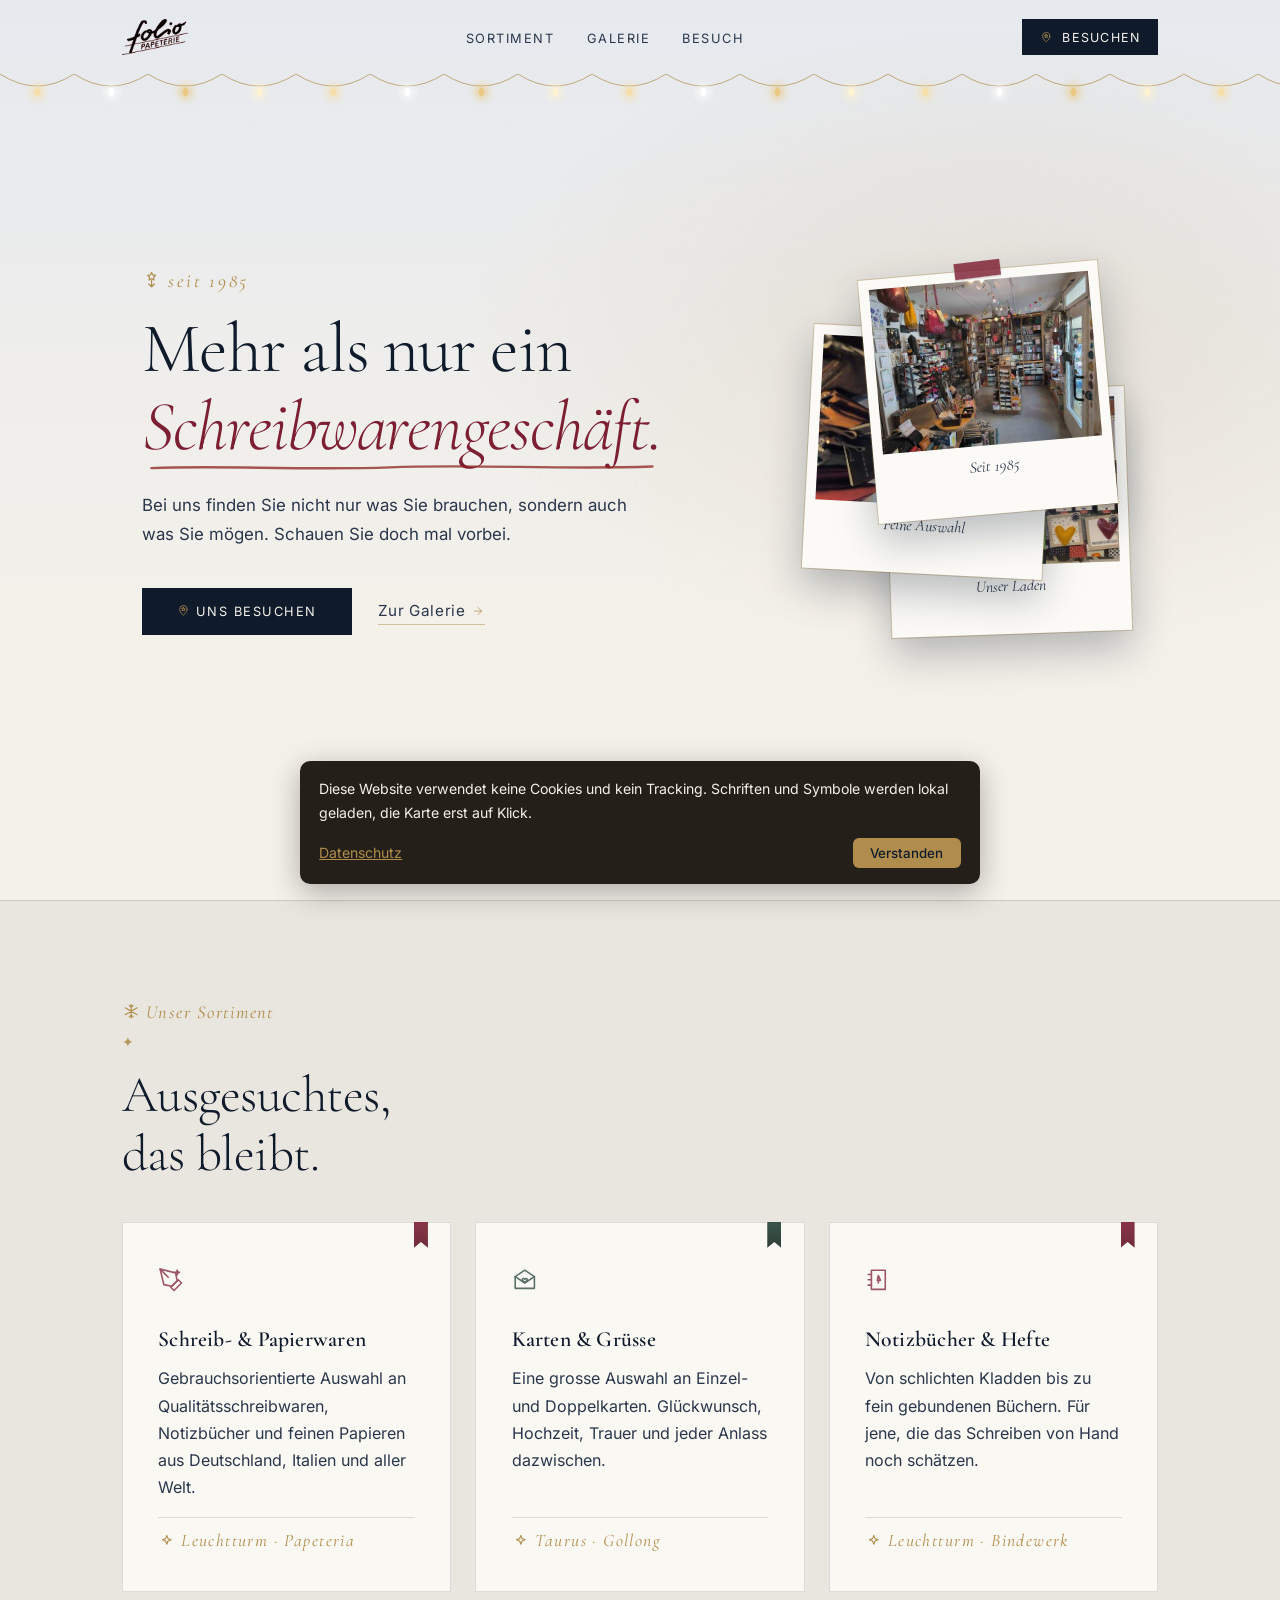
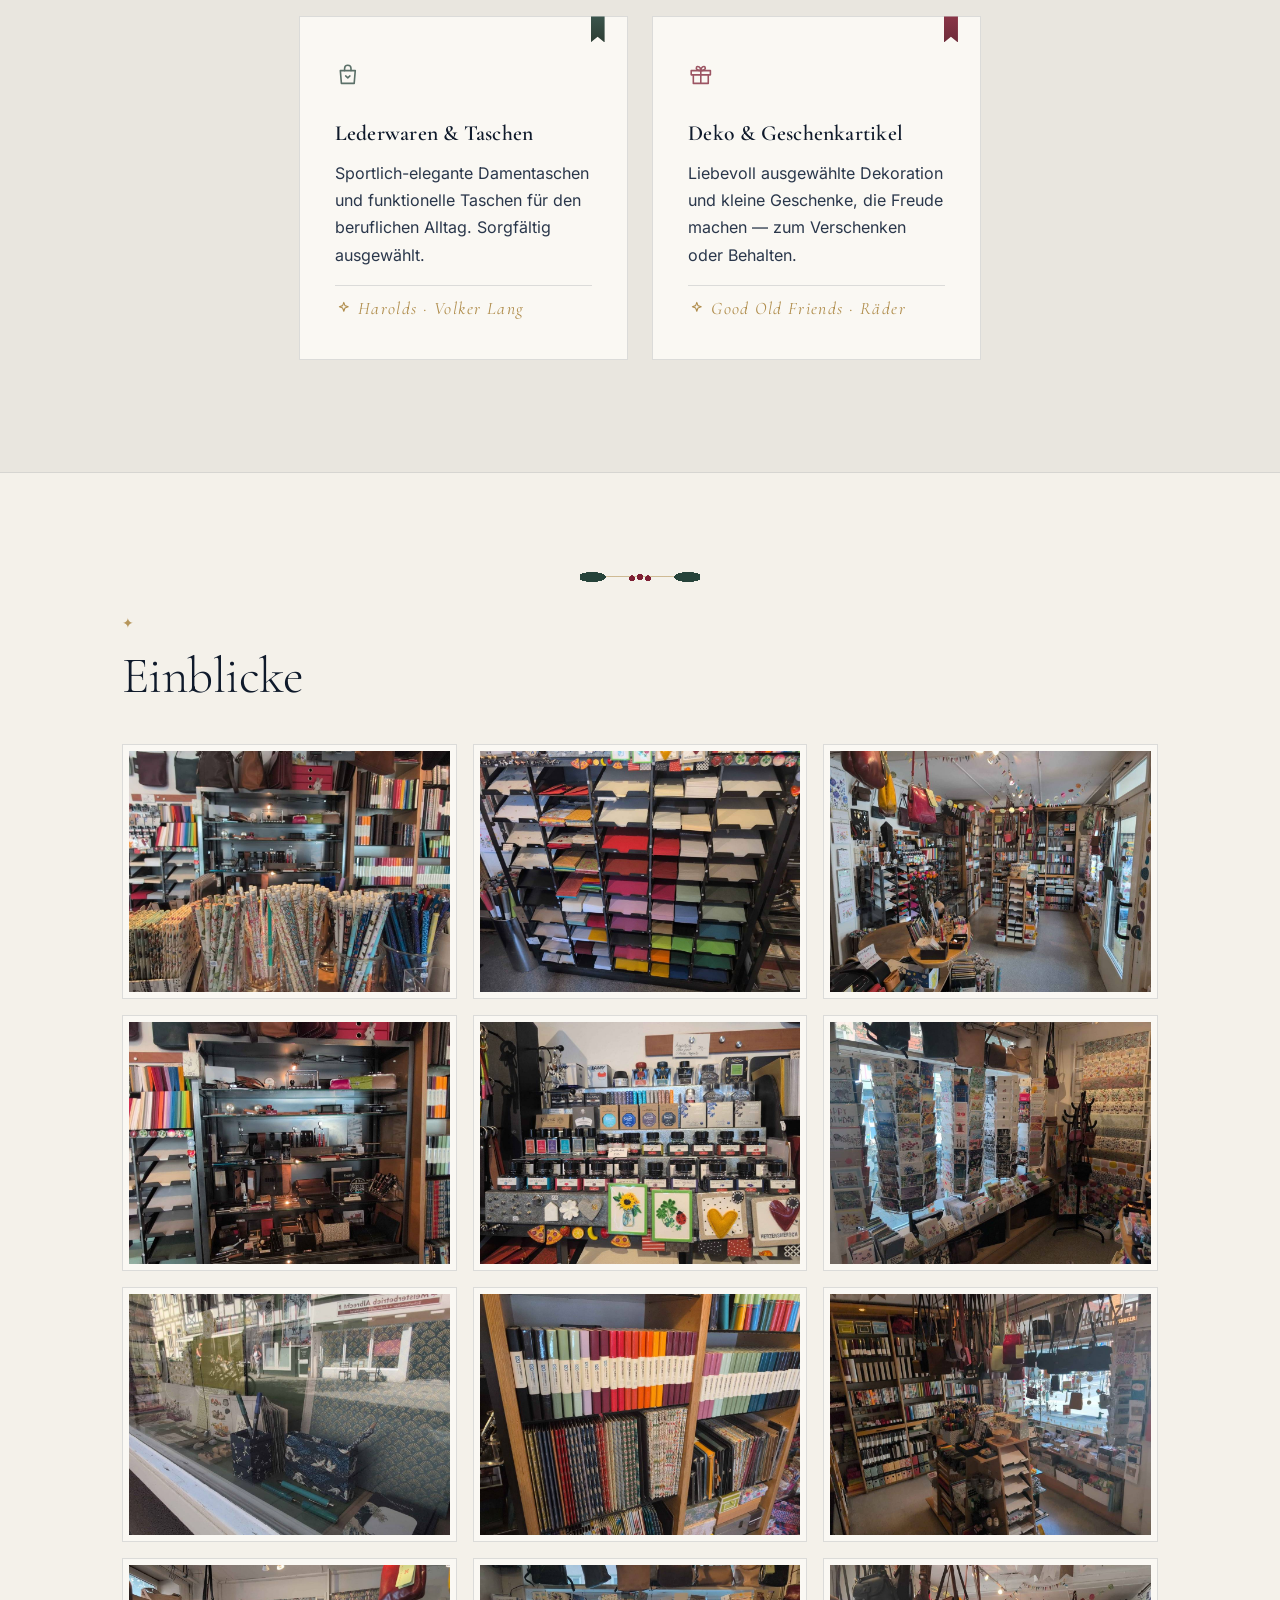
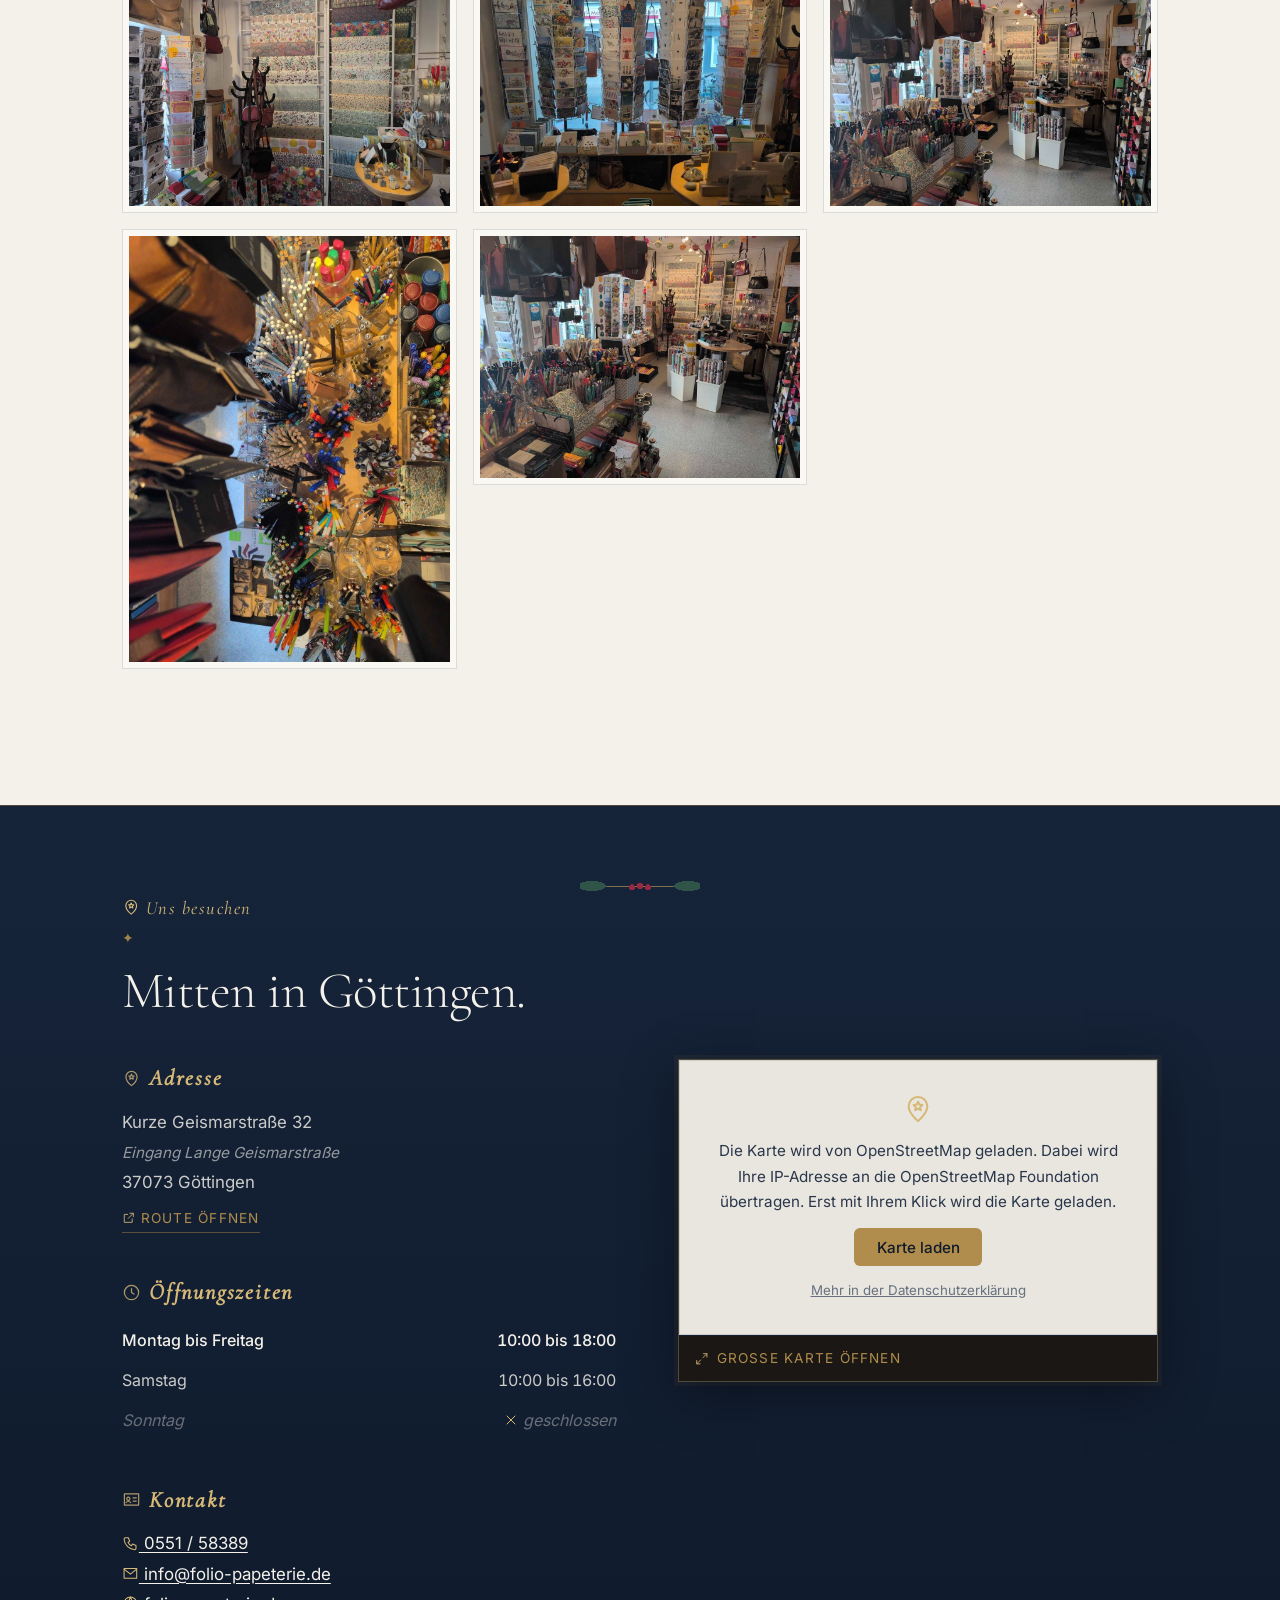
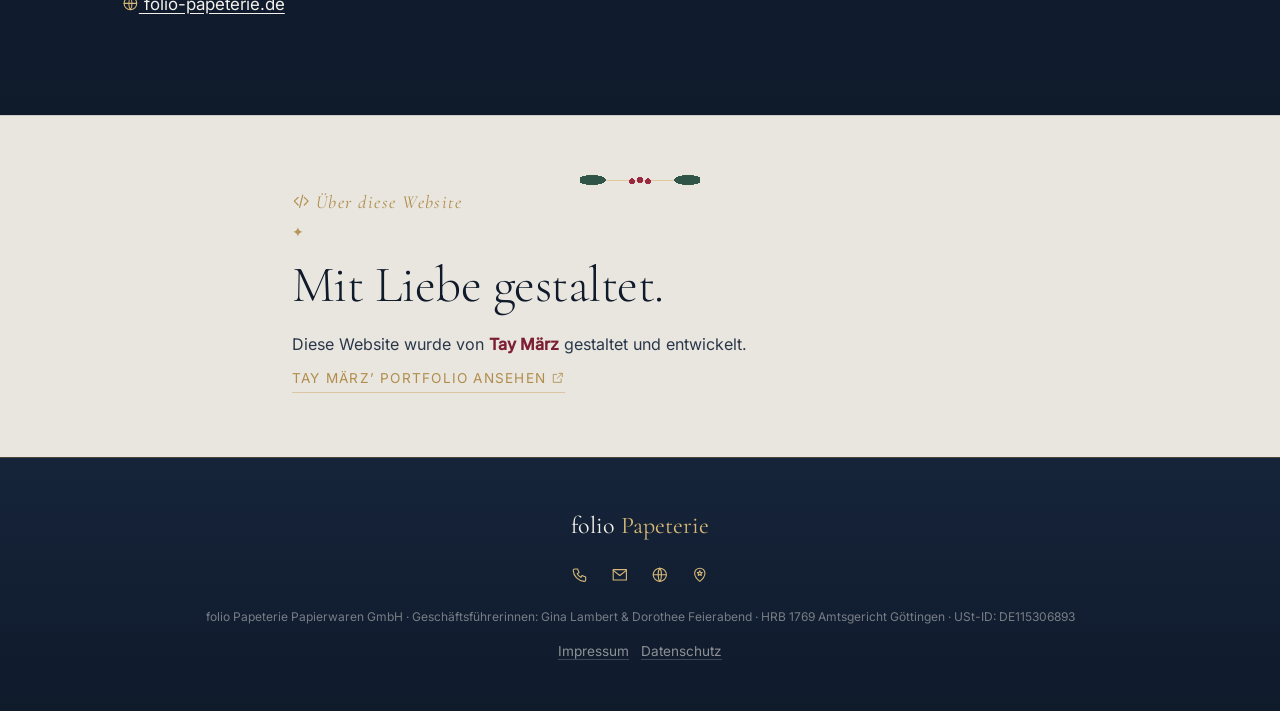
==== commit a348d465: "Add favicon (SVG, ICO, apple-touch-icon) Co-Authored-By: Claude Sonnet 5.5 <noreply@anthropic.com> C" ====
--- a/index.html
+++ b/index.html
@@ -81,6 +81,9 @@
   }
   </script>
 
+  <link rel="icon" href="favicon.svg" type="image/svg+xml">
+  <link rel="icon" href="favicon.ico" sizes="48x48">
+  <link rel="apple-touch-icon" href="apple-touch-icon.png">
   <link rel="stylesheet" href="fonts.css">
     <link rel="stylesheet" href="style.css">
   <link rel="stylesheet" href="winter.css">
--- a/style.css
+++ b/style.css
@@ -53,8 +53,7 @@
   transition: background .4s, box-shadow .4s;
 }
 #nav.scrolled {
-  background: rgba(245,240,232,.95);
-  backdrop-filter: blur(8px);
+  background: rgba(245,240,232,.97);
   box-shadow: 0 1px 0 var(--border);
 }
 .nav-inner {
@@ -318,7 +317,6 @@
   display: flex; align-items: center; gap: .5rem;
   position: absolute; bottom: 0; left: 0; right: 0;
   background: rgba(28,23,16,.85);
-  backdrop-filter: blur(4px);
   color: var(--gold); text-decoration: none;
   font-size: .85rem; letter-spacing: .09em; text-transform: uppercase;
   padding: .7rem 1rem;
@@ -580,11 +578,11 @@
 /* Lightbox */
 .lightbox {
   position: fixed; inset: 0; z-index: 999; cursor: zoom-out;
-  background: rgba(10,10,12,.92); backdrop-filter: blur(4px);
+  background: rgba(10,10,12,.94);
   display: flex; align-items: center; justify-content: center;
 }
 .lightbox[hidden] { display: none; }
-.lightbox img { max-width: min(88vw, 1400px); max-height: 88vh; object-fit: contain; cursor: default; box-shadow: 0 20px 80px rgba(0,0,0,.6); }
+.lightbox img { max-width: min(88vw, 1400px); max-height: 88vh; object-fit: contain; cursor: default;  }
 .lb-btn {
   position: absolute; background: none; border: 0; color: #fff; cursor: pointer;
   font-size: 2rem; line-height: 1; padding: 1rem; opacity: .75; transition: opacity .2s;
--- a/winter.css
+++ b/winter.css
@@ -120,15 +120,66 @@
   position: absolute; width: 5px; height: 8px; margin-left: -2.5px;
   border-radius: 50% 50% 50% 50% / 38% 38% 62% 62%;
   background: var(--c);
-  box-shadow: 0 0 8px 2px var(--c);
+  box-shadow: 0 0 9px 3px var(--c);
+  will-change: opacity;
   animation: winter-glow 3.6s ease-in-out infinite;
   animation-delay: var(--d, 0s);
 }
-@keyframes winter-glow {
-  0%, 100% { opacity: .55; box-shadow: 0 0 4px 1px var(--c); }
-  50%      { opacity: 1;   box-shadow: 0 0 12px 4px var(--c); }
-}
+@keyframes winter-glow { 0%, 100% { opacity: .55; } 50% { opacity: 1; } }
 
 @media (prefers-reduced-motion: reduce) {
   #winter-lights .bulb { animation: none; opacity: 1; }
 }
+.winter-calm #winter-lights .bulb { animation: none; opacity: 1; will-change: auto; }
+@media (prefers-reduced-motion: reduce) {
+  .winter-greet { animation: none; }
+}
+
+/* ── Everywhere a little Christmas ─────────────────────────────────────────── */
+html[data-theme="winter"] .winter-greet {
+  font-family: var(--ff-serif); font-style: italic; font-size: 1.1rem;
+  color: var(--red); margin: -.4rem 0 .9rem; letter-spacing: .03em;
+}
+html[data-theme="winter"] .winter-greet::before,
+html[data-theme="winter"] .winter-greet::after { content: "✦"; color: var(--gold); font-size: .7em; margin: 0 .6em; vertical-align: .15em; }
+html[data-theme="winter"] .winter-greet--foot { color: #d6b877; margin: 0 0 .4rem; }
+
+/* Icons: gold with a burgundy/fir accent on hover */
+html[data-theme="winter"] .ico { color: var(--gold); }
+html[data-theme="winter"] .card-icon .ico { color: var(--red); }
+html[data-theme="winter"] .card:nth-child(even) .card-icon .ico { color: var(--green); }
+html[data-theme="winter"] #besuch .ico,
+html[data-theme="winter"] .footer-links .ico { color: #d6b877; }
+
+/* Holly-and-berries divider between sections */
+html[data-theme="winter"] section + section::before {
+  content: ""; display: block; height: 14px; margin: -7px auto 0; width: 120px; position: relative; z-index: 2;
+  background:
+    radial-gradient(circle 3px at 50% 50%, var(--red) 98%, transparent) ,
+    radial-gradient(circle 3px at calc(50% - 8px) 60%, var(--red) 98%, transparent),
+    radial-gradient(circle 3px at calc(50% + 8px) 60%, var(--red) 98%, transparent),
+    radial-gradient(ellipse 14px 5px at 10% 50%, var(--green) 98%, transparent),
+    radial-gradient(ellipse 14px 5px at 90% 50%, var(--green) 98%, transparent),
+    linear-gradient(90deg, transparent, rgba(176,141,76,.55) 25%, rgba(176,141,76,.55) 75%, transparent) center / 100% 1px no-repeat;
+}
+html[data-theme="winter"] #hero + section::before { display: none; }
+html[data-theme="winter"] #besuch::before,
+html[data-theme="winter"] .creator-section::before { filter: brightness(1.25); }
+
+/* Ribbon on card hover edge + baubles on the polaroids */
+html[data-theme="winter"] .card::after {
+  content: ""; position: absolute; top: -1px; right: 1.4rem; width: 14px; height: 26px;
+  background: linear-gradient(180deg, var(--red), #5f1626);
+  clip-path: polygon(0 0, 100% 0, 100% 100%, 50% 78%, 0 100%);
+  opacity: .9;
+}
+html[data-theme="winter"] .card:nth-child(even)::after { background: linear-gradient(180deg, var(--green), #17291f); }
+html[data-theme="winter"] .polaroid::after {
+  content: ""; position: absolute; top: -9px; left: 50%; width: 46px; height: 16px; margin-left: -23px;
+  background: rgba(125,31,51,.82); transform: rotate(-2deg); box-shadow: 0 1px 2px rgba(0,0,0,.2);   /* festive washi tape */
+}
+html[data-theme="winter"] .btn-primary,
+html[data-theme="winter"] .nav-cta { position: relative; }
+
+/* Cheaper compositing on weak machines */
+@media (max-width: 860px) { #winter-lights { height: 34px; } }
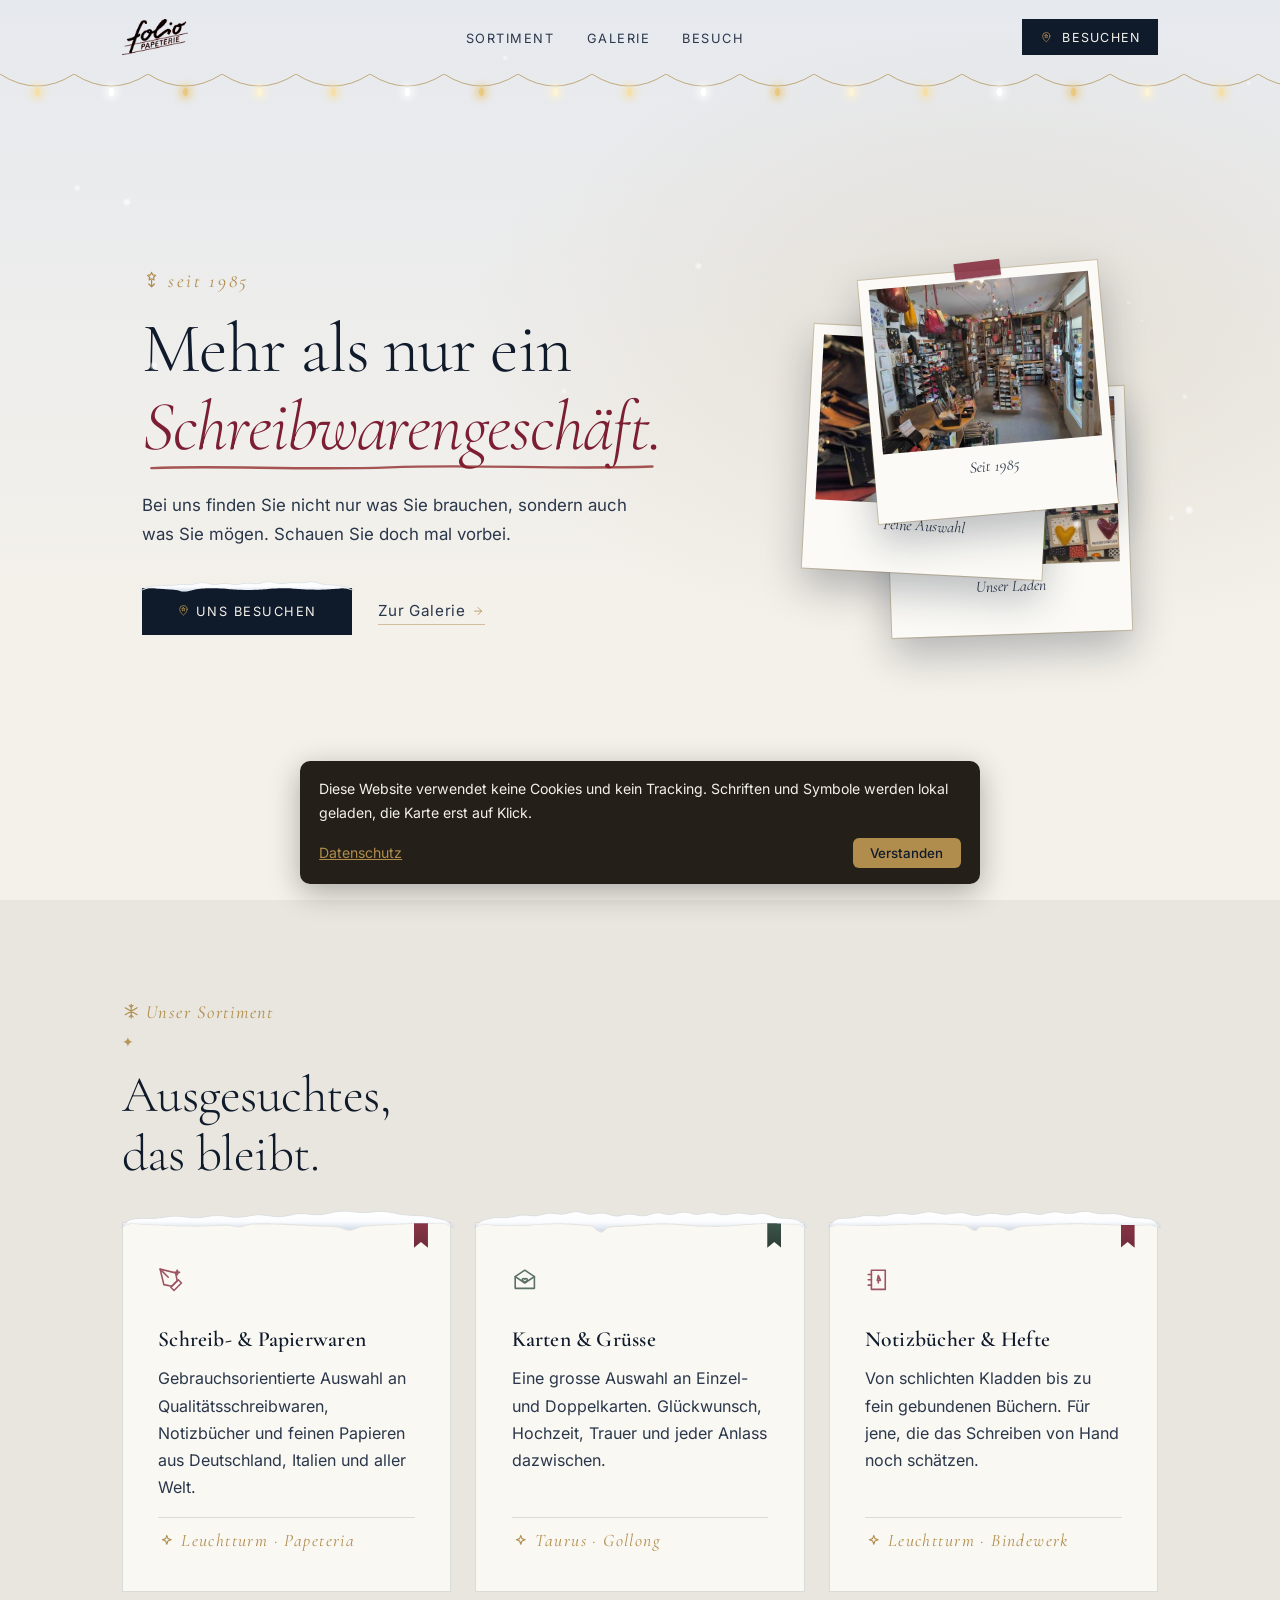
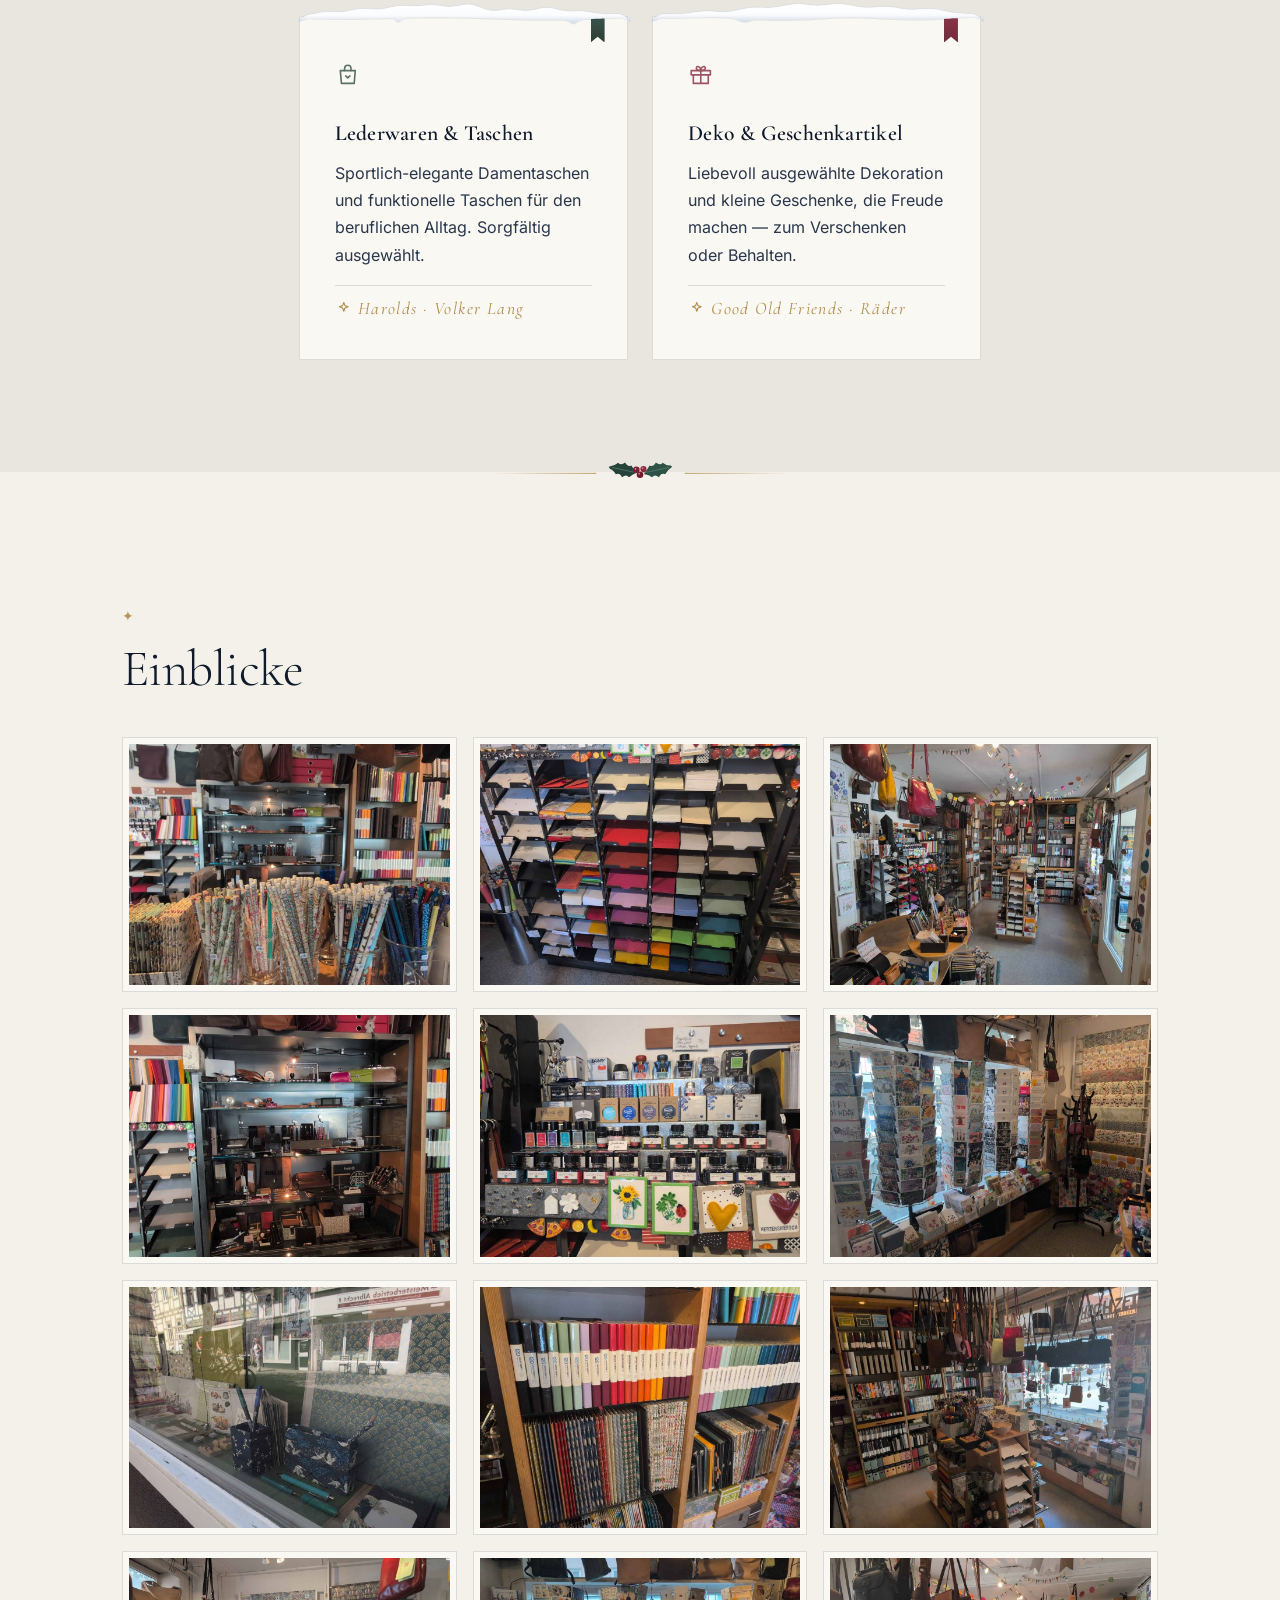
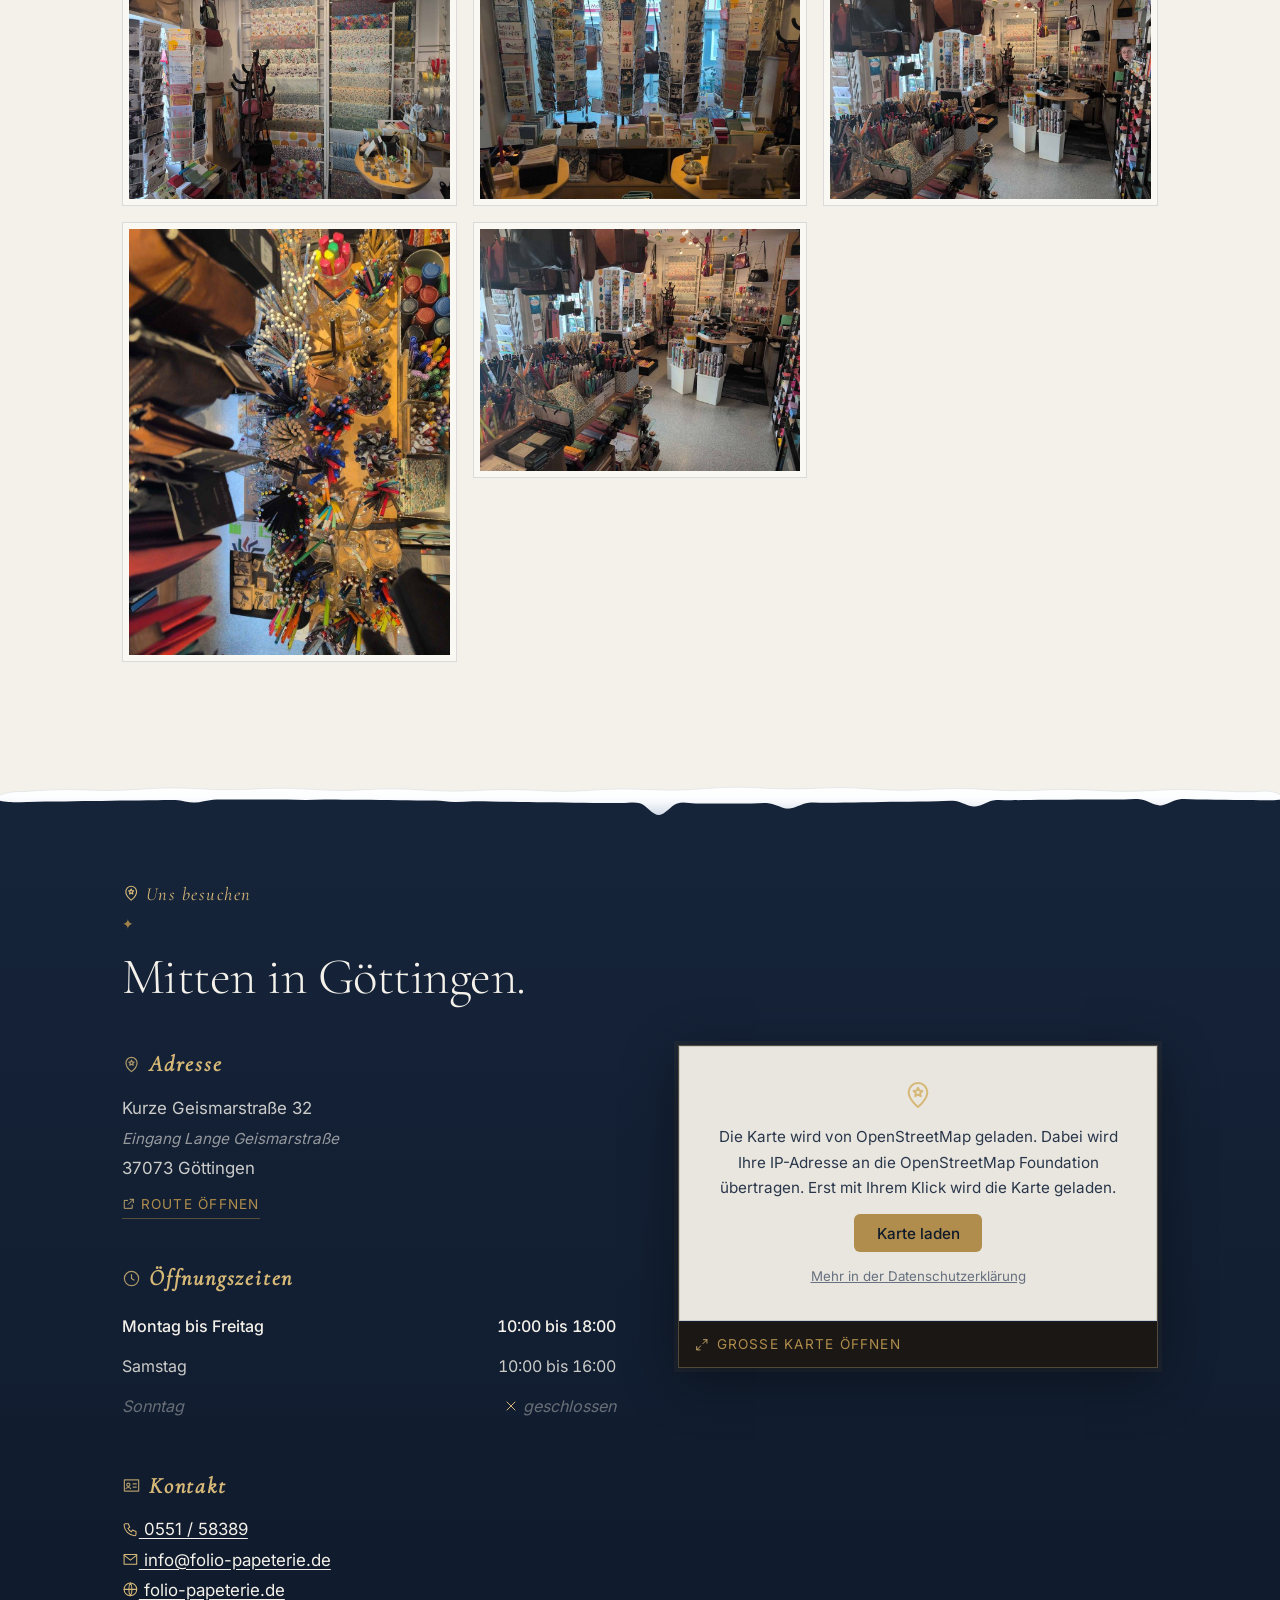
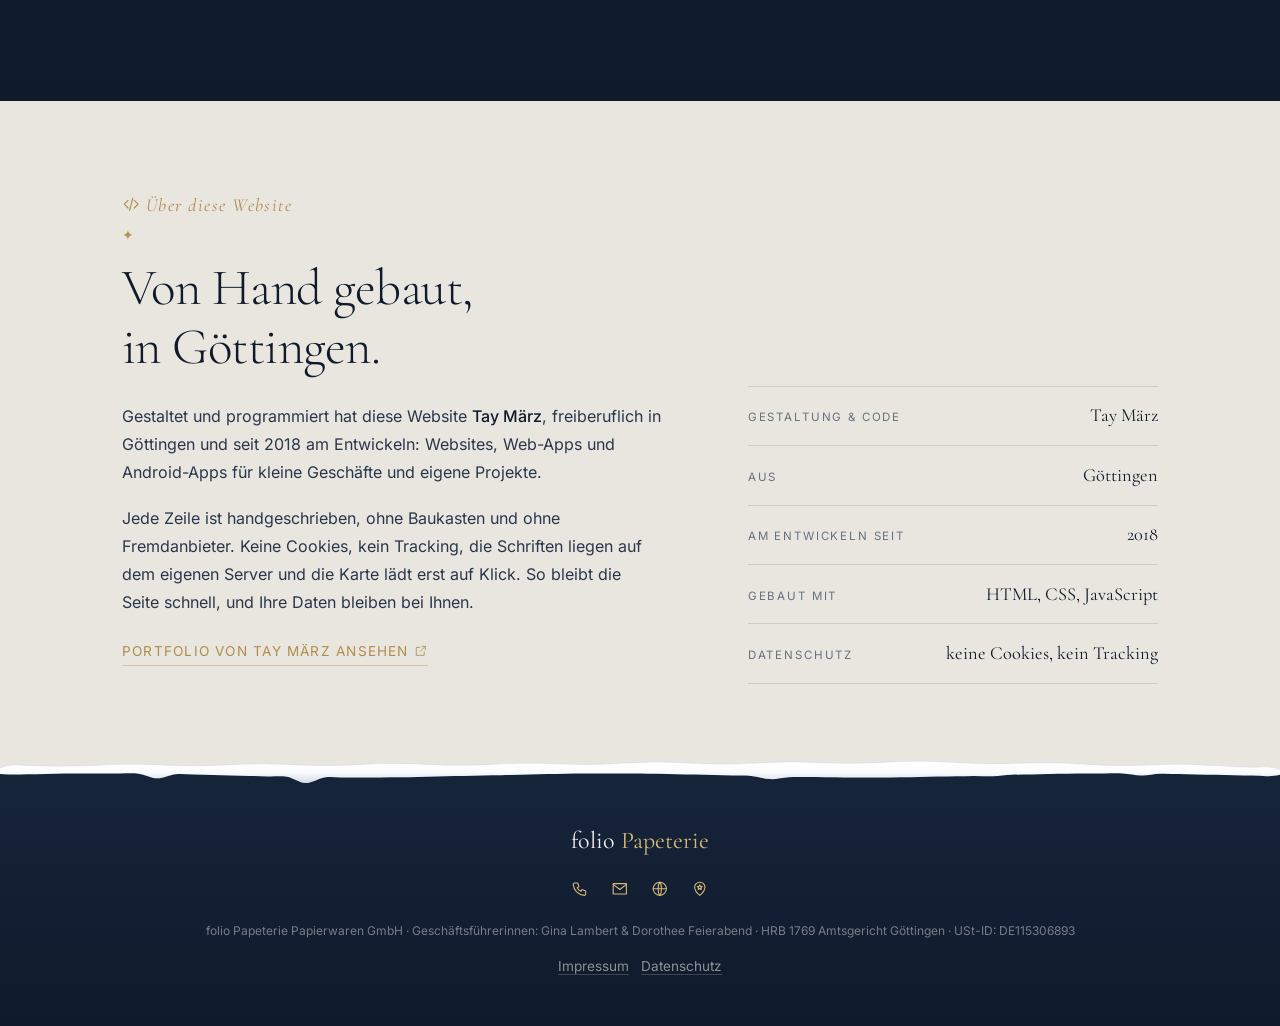
==== commit 94925e52: "Rework the about-this-website section into a quiet colophon with more detail Co-Authored-By: Claude " ====
--- a/index.html
+++ b/index.html
@@ -261,23 +261,35 @@
   </section>
   <!-- WEBSITE -->
   <section id="website" class="creator-section">
-    <div class="container narrow">
-      <p class="label reveal"><svg class="ico" aria-hidden="true"><use href="#i-code"/></svg> Über diese Website</p>
-      <h2 class="reveal">Mit Liebe gestaltet.</h2>
-      <p class="reveal">
-        Diese Website wurde von <strong>Tay März</strong> gestaltet und entwickelt.
-      </p>
-      <p class="reveal">
-        <a
-          class="map-link"
-          href="https://hire.taymaerz.de/?ref=folio"
-          target="_blank"
-          rel="noopener"
-        >
-          Tay März’ Portfolio ansehen
-          <svg class="ico" aria-hidden="true"><use href="#i-arrow-up-right-from-square"/></svg>
-        </a>
-      </p>
+    <div class="container">
+      <div class="creator-grid">
+        <div class="creator-text">
+          <p class="label reveal"><svg class="ico" aria-hidden="true"><use href="#i-code"/></svg> Über diese Website</p>
+          <h2 class="reveal">Von Hand gebaut, in&nbsp;Göttingen.</h2>
+          <p class="reveal">
+            Gestaltet und programmiert hat diese Website <strong>Tay März</strong>, freiberuflich in Göttingen
+            und seit 2018 am Entwickeln: Websites, Web-Apps und Android-Apps für kleine Geschäfte und eigene Projekte.
+          </p>
+          <p class="reveal">
+            Jede Zeile ist handgeschrieben, ohne Baukasten und ohne Fremdanbieter. Keine Cookies, kein Tracking,
+            die Schriften liegen auf dem eigenen Server und die Karte lädt erst auf Klick. So bleibt die Seite
+            schnell, und Ihre Daten bleiben bei Ihnen.
+          </p>
+          <p class="reveal">
+            <a class="map-link" href="https://hire.taymaerz.de/?ref=folio" target="_blank" rel="noopener">
+              Portfolio von Tay März ansehen
+              <svg class="ico" aria-hidden="true"><use href="#i-arrow-up-right-from-square"/></svg>
+            </a>
+          </p>
+        </div>
+        <dl class="creator-facts reveal">
+          <div><dt>Gestaltung &amp; Code</dt><dd>Tay März</dd></div>
+          <div><dt>Aus</dt><dd>Göttingen</dd></div>
+          <div><dt>Am Entwickeln seit</dt><dd>2018</dd></div>
+          <div><dt>Gebaut mit</dt><dd>HTML, CSS, JavaScript</dd></div>
+          <div><dt>Datenschutz</dt><dd>keine Cookies, kein Tracking</dd></div>
+        </dl>
+      </div>
     </div>
   </section>
   <!-- FOOTER -->
--- a/style.css
+++ b/style.css
@@ -631,3 +631,42 @@
 }
 @media (max-width: 560px) { .masonry { columns: 1; } .lb-prev, .lb-next { padding: .6rem; } }
 .map-consent { margin-bottom: 2.9rem; border-radius: 0; }
+
+/* Legal pages: header, footer, readable measure */
+.legal-head { max-width: 760px; margin: 0 auto; padding: 3rem 1.5rem 0; }
+.legal-head img { height: 36px; width: auto; display: block; }
+.legal-page { padding-top: 2rem; padding-bottom: 3rem; }
+.legal-page h1 { font-weight: 400; letter-spacing: -.01em; padding-bottom: 1rem; border-bottom: 1px solid var(--border); }
+.legal-page h2 { color: var(--ink); font-size: 1.35rem; font-weight: 600; margin: 2.2rem 0 .6rem; }
+.legal-page p, .legal-page li { line-height: 1.75; overflow-wrap: anywhere; }
+.legal-page a { text-underline-offset: 3px; }
+.legal-foot { text-align: center; padding: 2.5rem 1.5rem 3rem; border-top: 1px solid var(--border); background: transparent; }
+.legal-foot .footer-logo { color: var(--ink); font-size: 1.3rem; }
+.legal-foot .footer-logo span { color: var(--red); }
+@media (max-width: 560px) { .legal-page h1 { font-size: 1.9rem; } }
+
+/* About-this-website: quiet two-column colophon */
+.creator-section { padding: 5.5rem 0; }
+.creator-grid {
+  display: grid; grid-template-columns: minmax(0, 1.35fr) minmax(0, 1fr);
+  gap: 4.5rem; align-items: end;
+}
+.creator-section h2 { margin-bottom: 1.6rem; }
+.creator-text p:not(.label) { color: var(--ink-soft); max-width: 54ch; margin-bottom: 1.1rem; line-height: 1.75; }
+.creator-section strong { color: var(--ink); font-weight: 500; }
+.creator-text .map-link { margin-top: .4rem; }
+.creator-facts { border-top: 1px solid var(--border); margin: 0; }
+.creator-facts > div {
+  display: flex; justify-content: space-between; align-items: baseline; gap: 1.5rem;
+  padding: .85rem 0; border-bottom: 1px solid var(--border);
+}
+.creator-facts dt {
+  font-size: .72rem; letter-spacing: .16em; text-transform: uppercase; color: var(--muted);
+}
+.creator-facts dd {
+  font-family: var(--ff-serif); font-size: 1.15rem; color: var(--ink); text-align: right;
+}
+@media (max-width: 860px) {
+  .creator-section { padding: 4rem 0; }
+  .creator-grid { grid-template-columns: 1fr; gap: 2.2rem; }
+}
--- a/winter.css
+++ b/winter.css
@@ -100,7 +100,8 @@
   content: "✦"; display: block; font-size: .9rem; color: var(--gold);
   letter-spacing: 0; margin-bottom: .9rem; opacity: .9;
 }
-html[data-theme="winter"] .container.narrow h2::before { content: none; }
+html[data-theme="winter"] .container.narrow h2::before,
+html[data-theme="winter"] .creator-section h2::before { content: none; }
 
 /* Snowfall canvas (created by winter.js) */
 #winter-snow {
@@ -151,20 +152,18 @@
 html[data-theme="winter"] #besuch .ico,
 html[data-theme="winter"] .footer-links .ico { color: #d6b877; }
 
-/* Holly-and-berries divider between sections */
+/* Holly sprig on a fading gold rule, set on the line between sections */
+html[data-theme="winter"] section + section,
+html[data-theme="winter"] #sortiment,
+html[data-theme="winter"] #galerie { position: relative; overflow: visible; border-top-color: transparent; }
 html[data-theme="winter"] section + section::before {
-  content: ""; display: block; height: 14px; margin: -7px auto 0; width: 120px; position: relative; z-index: 2;
-  background:
-    radial-gradient(circle 3px at 50% 50%, var(--red) 98%, transparent) ,
-    radial-gradient(circle 3px at calc(50% - 8px) 60%, var(--red) 98%, transparent),
-    radial-gradient(circle 3px at calc(50% + 8px) 60%, var(--red) 98%, transparent),
-    radial-gradient(ellipse 14px 5px at 10% 50%, var(--green) 98%, transparent),
-    radial-gradient(ellipse 14px 5px at 90% 50%, var(--green) 98%, transparent),
-    linear-gradient(90deg, transparent, rgba(176,141,76,.55) 25%, rgba(176,141,76,.55) 75%, transparent) center / 100% 1px no-repeat;
+  content: ""; position: absolute; z-index: 2; top: 0; left: 50%;
+  width: min(300px, 70vw); aspect-ratio: 240 / 26; transform: translate(-50%, -50%);
+  background: url("data:image/svg+xml,%3Csvg xmlns='http://www.w3.org/2000/svg' viewBox='0 0 240 26'%3E %3Cdefs%3E%3ClinearGradient id='l' gradientUnits='userSpaceOnUse' x1='0' y1='0' x2='84' y2='0'%3E%3Cstop offset='0' stop-color='%23b08d4c' stop-opacity='0'/%3E%3Cstop offset='1' stop-color='%23b08d4c' stop-opacity='.85'/%3E%3C/linearGradient%3E %3ClinearGradient id='r' gradientUnits='userSpaceOnUse' x1='240' y1='0' x2='156' y2='0'%3E%3Cstop offset='0' stop-color='%23b08d4c' stop-opacity='0'/%3E%3Cstop offset='1' stop-color='%23b08d4c' stop-opacity='.85'/%3E%3C/linearGradient%3E%3C/defs%3E %3Cpath d='M0 13.5H84' stroke='url(%23l)' stroke-width='.8'/%3E%3Cpath d='M156 13.5H240' stroke='url(%23r)' stroke-width='.8'/%3E %3Cpath d='M117.0,13.0 Q114.0,14.0 110.6,16.6 Q108.4,13.9 105.0,16.7 Q103.0,12.8 99.9,14.3 Q97.8,10.5 95.2,9.9 L94.2,8.2 Q98.5,7.5 101.9,4.8 Q104.1,7.5 107.5,4.7 Q109.5,8.6 112.6,7.1 Q114.6,10.9 117.3,11.5 Z' fill='%2326433a'/%3E%3Cpath d='M123.0,13.0 Q125.4,10.9 127.4,7.1 Q130.5,8.6 132.5,4.7 Q135.9,7.5 138.1,4.8 Q141.5,7.5 144.2,6.9 L145.8,8.2 Q142.2,10.5 140.1,14.3 Q137.0,12.8 135.0,16.7 Q131.6,13.9 129.4,16.6 Q126.0,14.0 123.3,14.5 Z' fill='%232f5246'/%3E %3Cpath d='M116.0,12.8 L97.2,8.8 M124.0,12.8 L142.8,8.8' stroke='%235d7d6f' stroke-width='.6' fill='none' stroke-linecap='round'/%3E %3Ccircle cx='116.6' cy='10.6' r='2.7' fill='%237d1f33'/%3E%3Ccircle cx='122.4' cy='10' r='2.5' fill='%238d2a3e'/%3E%3Ccircle cx='119.6' cy='14.6' r='2.7' fill='%23741b2e'/%3E %3Ccircle cx='115.9' cy='9.8' r='.7' fill='%23fff' fill-opacity='.55'/%3E%3Ccircle cx='121.8' cy='9.2' r='.65' fill='%23fff' fill-opacity='.55'/%3E%3Ccircle cx='118.9' cy='13.8' r='.7' fill='%23fff' fill-opacity='.5'/%3E %3C/svg%3E") center / contain no-repeat;
 }
 html[data-theme="winter"] #hero + section::before { display: none; }
 html[data-theme="winter"] #besuch::before,
-html[data-theme="winter"] .creator-section::before { filter: brightness(1.25); }
+html[data-theme="winter"] .creator-section::before { display: none; }
 
 /* Ribbon on card hover edge + baubles on the polaroids */
 html[data-theme="winter"] .card::after {
@@ -183,3 +182,20 @@
 
 /* Cheaper compositing on weak machines */
 @media (max-width: 860px) { #winter-lights { height: 34px; } }
+
+/* ── Snow caps & banks (inline SVGs drawn by winter.js) ─────────────────────── */
+html[data-theme="winter"] .btn-primary,
+html[data-theme="winter"] .card,
+html[data-theme="winter"] #besuch,
+html[data-theme="winter"] footer { position: relative; }
+.snow-cap { position: absolute; pointer-events: none; z-index: 4; overflow: visible; }
+.snow-cap--bank { z-index: 3; }
+html[data-theme="winter"] #besuch { overflow: visible; }
+html[data-theme="winter"] #besuch::before { display: none; }
+
+html[data-theme="winter"] .legal-page h2 { color: var(--ink); }
+html[data-theme="winter"] .legal-foot { background: transparent; border-top: 1px solid rgba(176,141,76,.4); }
+html[data-theme="winter"] .legal-foot .footer-logo span { color: var(--gold); }
+html[data-theme="winter"] .legal-foot .footer-legal a { color: var(--muted); border-color: var(--border); }
+html[data-theme="winter"] .legal-foot::after, html[data-theme="winter"] footer.legal-foot::before { content: none; }
+html[data-theme="winter"] .legal-foot .winter-greet--foot { color: var(--red); }
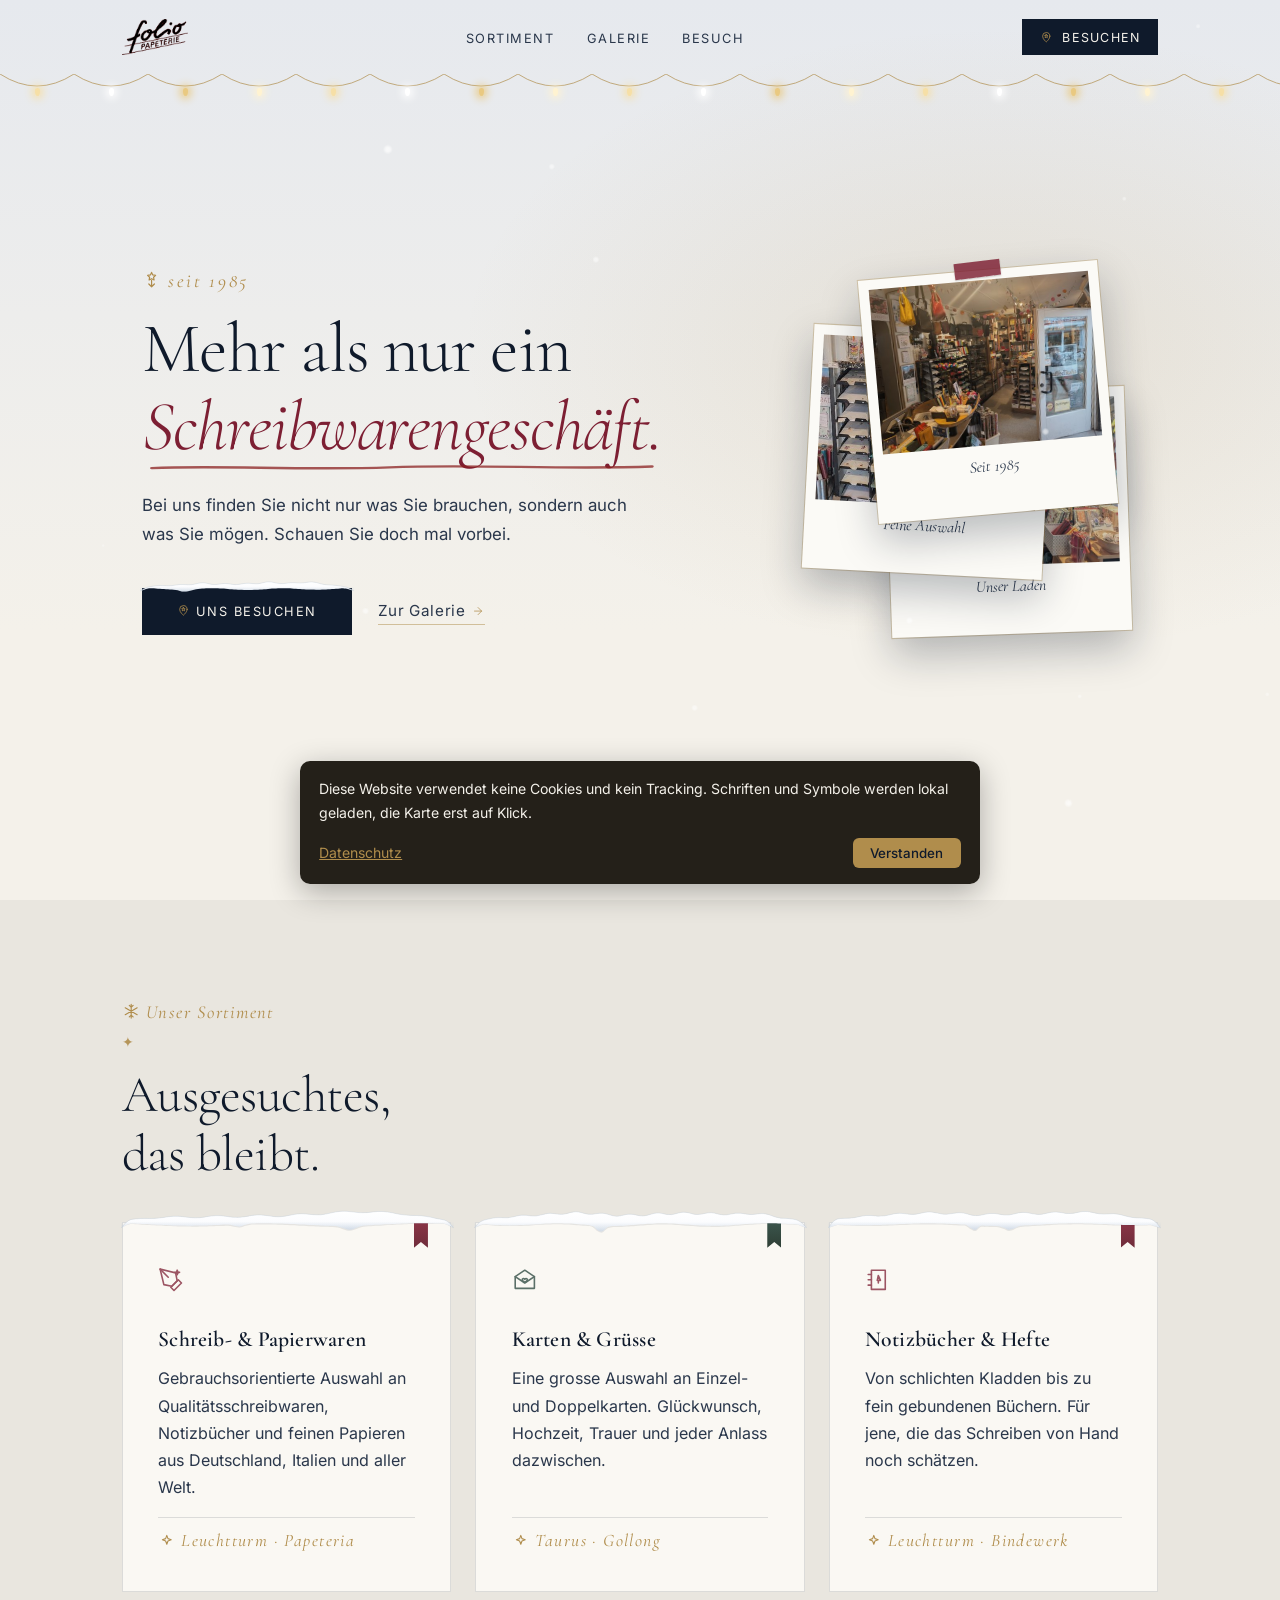
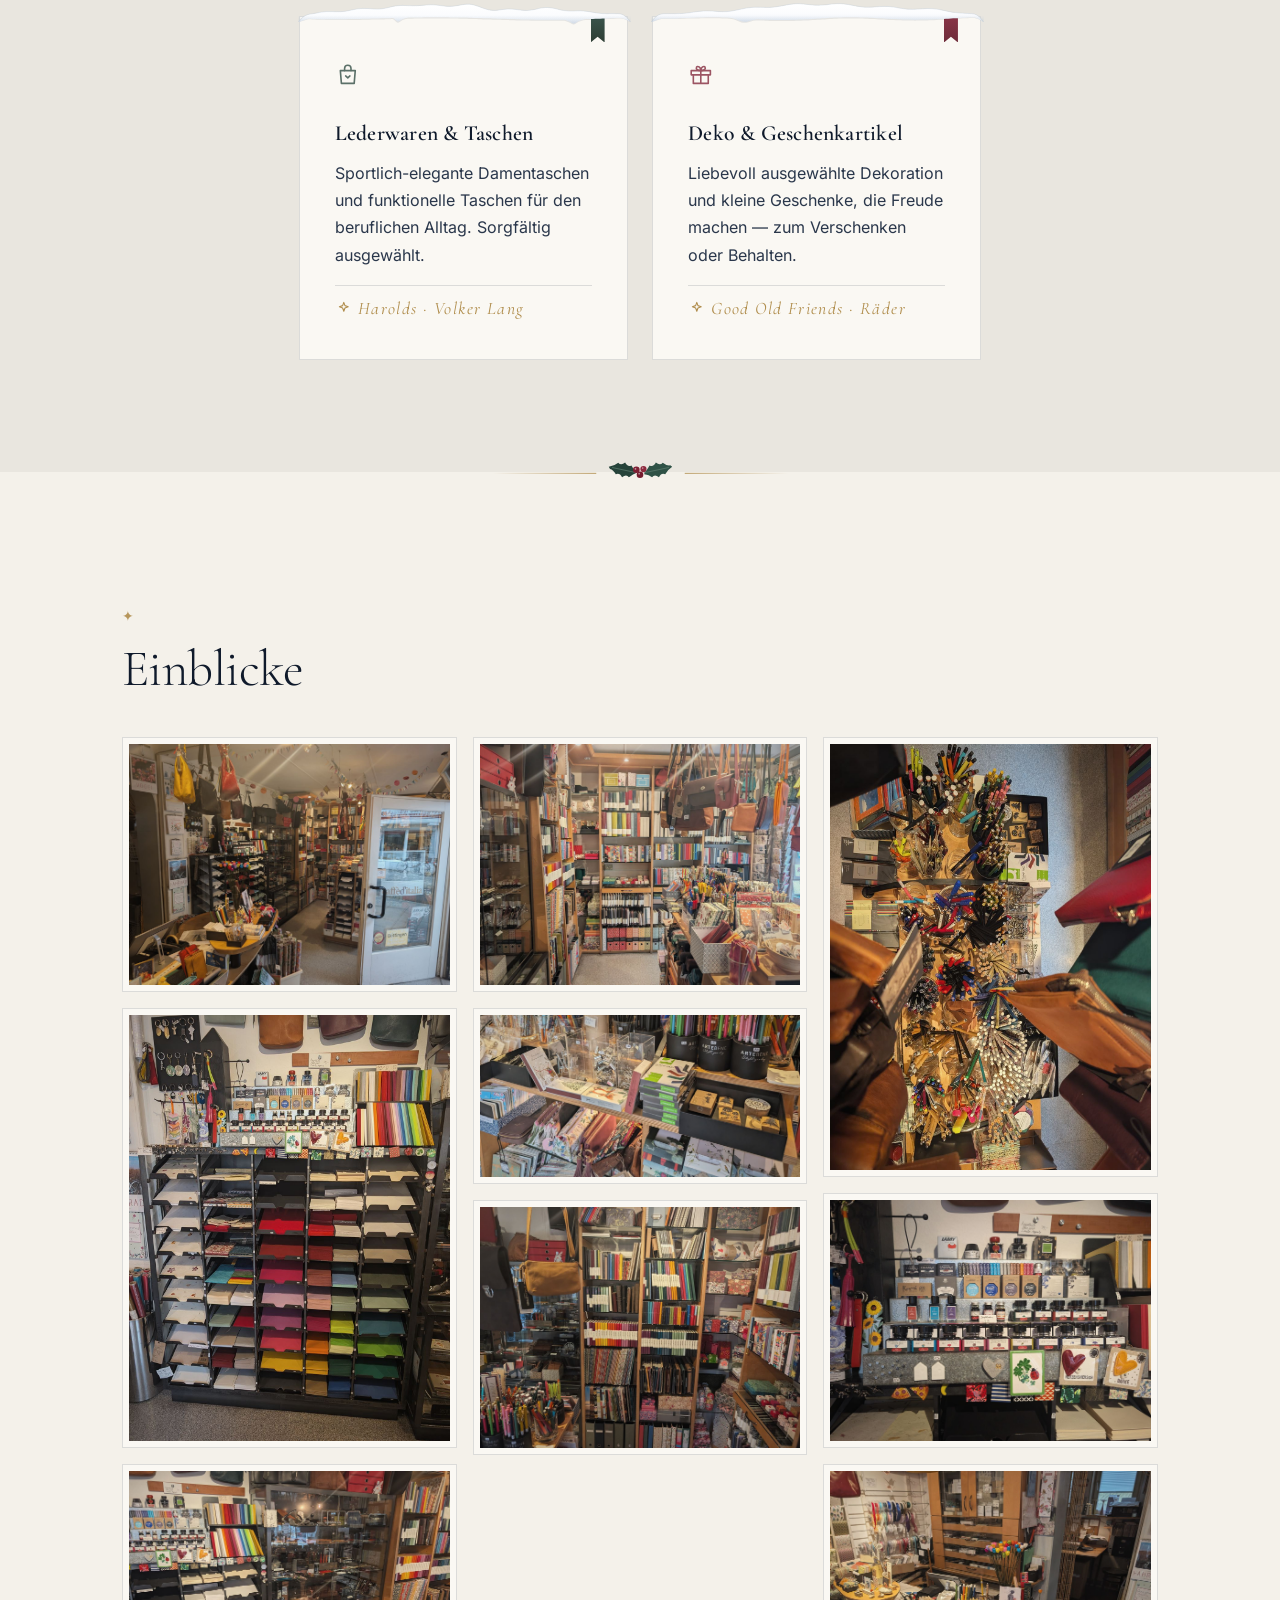
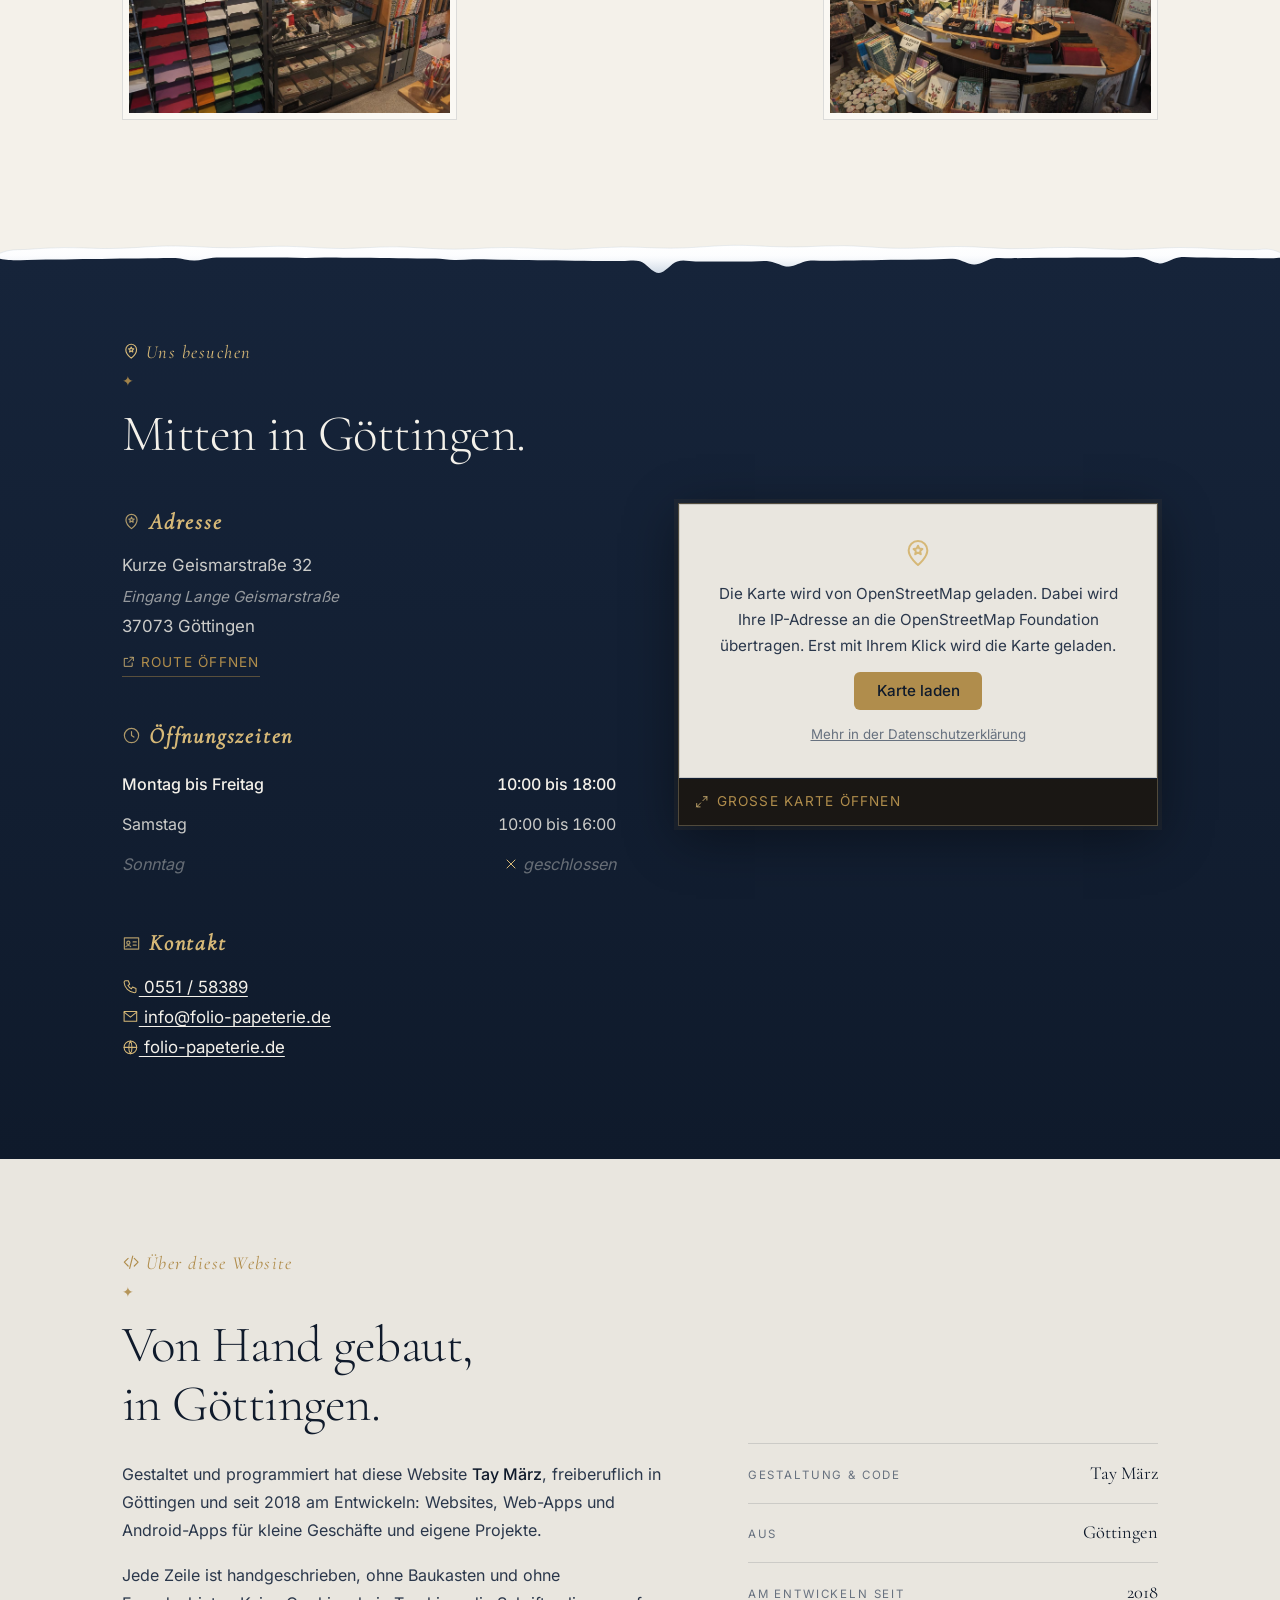
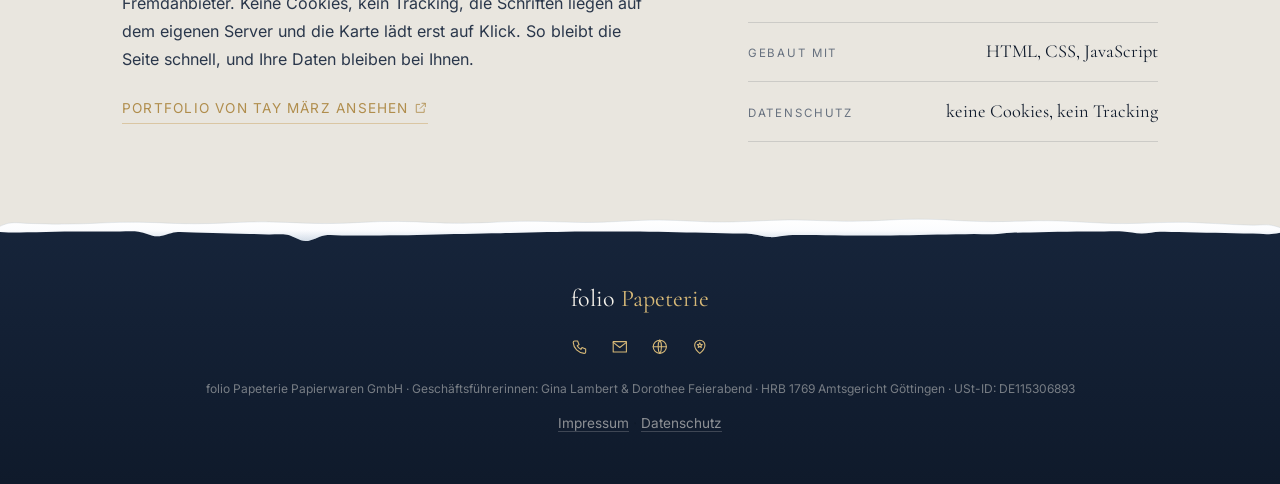
==== commit 97316c0b: "Replace shop photos with new set, lightly colour graded Nine gallery images and three hero prints fr" ====
--- a/index.html
+++ b/index.html
@@ -30,8 +30,8 @@
   <meta property="og:locale" content="de_DE">
   <meta property="og:site_name" content="folio Papeterie">
   <meta property="og:image" content="https://www.folio-papeterie.de/gallery1.jpg">
-  <meta property="og:image:width" content="1200">
-  <meta property="og:image:height" content="900">
+  <meta property="og:image:width" content="1400">
+  <meta property="og:image:height" content="1054">
   <meta property="og:image:alt" content="folio Papeterie Göttingen – Ladengeschäft">
   <meta property="business:contact_data:street_address" content="Kurze Geismarstraße 32">
   <meta property="business:contact_data:locality" content="Göttingen">
@@ -179,20 +179,15 @@
     <div class="container">
       <h2 class="section-title reveal">Einblicke</h2>
       <div class="masonry reveal" id="masonry">
-        <img src="gallery1.jpg" class="gal-img" width="1100" height="828" alt="Ladengeschäft der folio Papeterie in Göttingen" loading="lazy">
-        <img src="gallery2.jpg" class="gal-img" width="1100" height="828" alt="Auswahl feiner Schreibwaren" loading="lazy">
-        <img src="gallery3.jpg" class="gal-img" width="1100" height="828" alt="Notizbücher und Journale" loading="lazy">
-        <img src="gallery4.jpg" class="gal-img" width="1100" height="828" alt="Grußkarten-Sortiment" loading="lazy">
-        <img src="gallery5.jpg" class="gal-img" width="904" height="1200" alt="Edle Füllfederhalter" loading="lazy">
-        <img src="gallery6.jpg" class="gal-img" width="1100" height="828" alt="Lederwaren und Taschen" loading="lazy">
-        <img src="gallery7.jpg" class="gal-img" width="1100" height="828" alt="Geschenkartikel und Dekoration" loading="lazy">
-        <img src="gallery8.jpg" class="gal-img" width="1100" height="828" alt="Feine Papiere" loading="lazy">
-        <img src="gallery9.jpg" class="gal-img" width="1100" height="828" alt="Karten und Briefpapier" loading="lazy">
-        <img src="gallery10.jpg" class="gal-img" width="1100" height="828" alt="Schaufenster der folio Papeterie" loading="lazy">
-        <img src="gallery11.jpg" class="gal-img" width="1100" height="828" alt="Stifte und Schreibgeräte" loading="lazy">
-        <img src="gallery12.jpg" class="gal-img" width="1100" height="828" alt="Innenansicht des Geschäfts" loading="lazy">
-        <img src="gallery13.jpg" class="gal-img" width="1100" height="828" alt="Geschenkideen aus der Papeterie" loading="lazy">
-        <img src="gallery14.jpg" class="gal-img" width="1100" height="828" alt="Detail aus dem Sortiment" loading="lazy">
+        <img src="gallery1.jpg" class="gal-img" width="1400" height="1054" alt="Blick durch die geöffnete Ladentür in die folio Papeterie" loading="lazy">
+        <img src="gallery2.jpg" class="gal-img" width="1054" height="1400" alt="Regal mit farbigen Papieren und Umschlägen, darüber Tinten und Karten" loading="lazy">
+        <img src="gallery3.jpg" class="gal-img" width="1400" height="1054" alt="Vitrine mit Füllfederhaltern und Lederwaren neben den Papierfächern" loading="lazy">
+        <img src="gallery4.jpg" class="gal-img" width="1400" height="1054" alt="Regale voller Notizbücher, Ordner und Schachteln, davor Ledertaschen" loading="lazy">
+        <img src="gallery5.jpg" class="gal-img" width="1400" height="705" alt="Stifte, Büroklammern und Holzstempel auf dem Verkaufstisch" loading="lazy">
+        <img src="gallery6.jpg" class="gal-img" width="1400" height="1054" alt="Notizbücher in allen Farben und gemusterte Geschenkschachteln" loading="lazy">
+        <img src="gallery7.jpg" class="gal-img" width="1054" height="1400" alt="Blick von oben auf den Tisch mit Stiften und Bleistiften" loading="lazy">
+        <img src="gallery8.jpg" class="gal-img" width="1400" height="1054" alt="Tinten von Jacques Herbin, Kaweco, Pelikan und Lamy" loading="lazy">
+        <img src="gallery9.jpg" class="gal-img" width="1400" height="1054" alt="Kassentisch mit Kalendern, Geschenkbändern und Kleinigkeiten" loading="lazy">
       </div>
     </div>
     <div id="lightbox" class="lightbox" role="dialog" aria-modal="true" aria-label="Galerie" hidden>
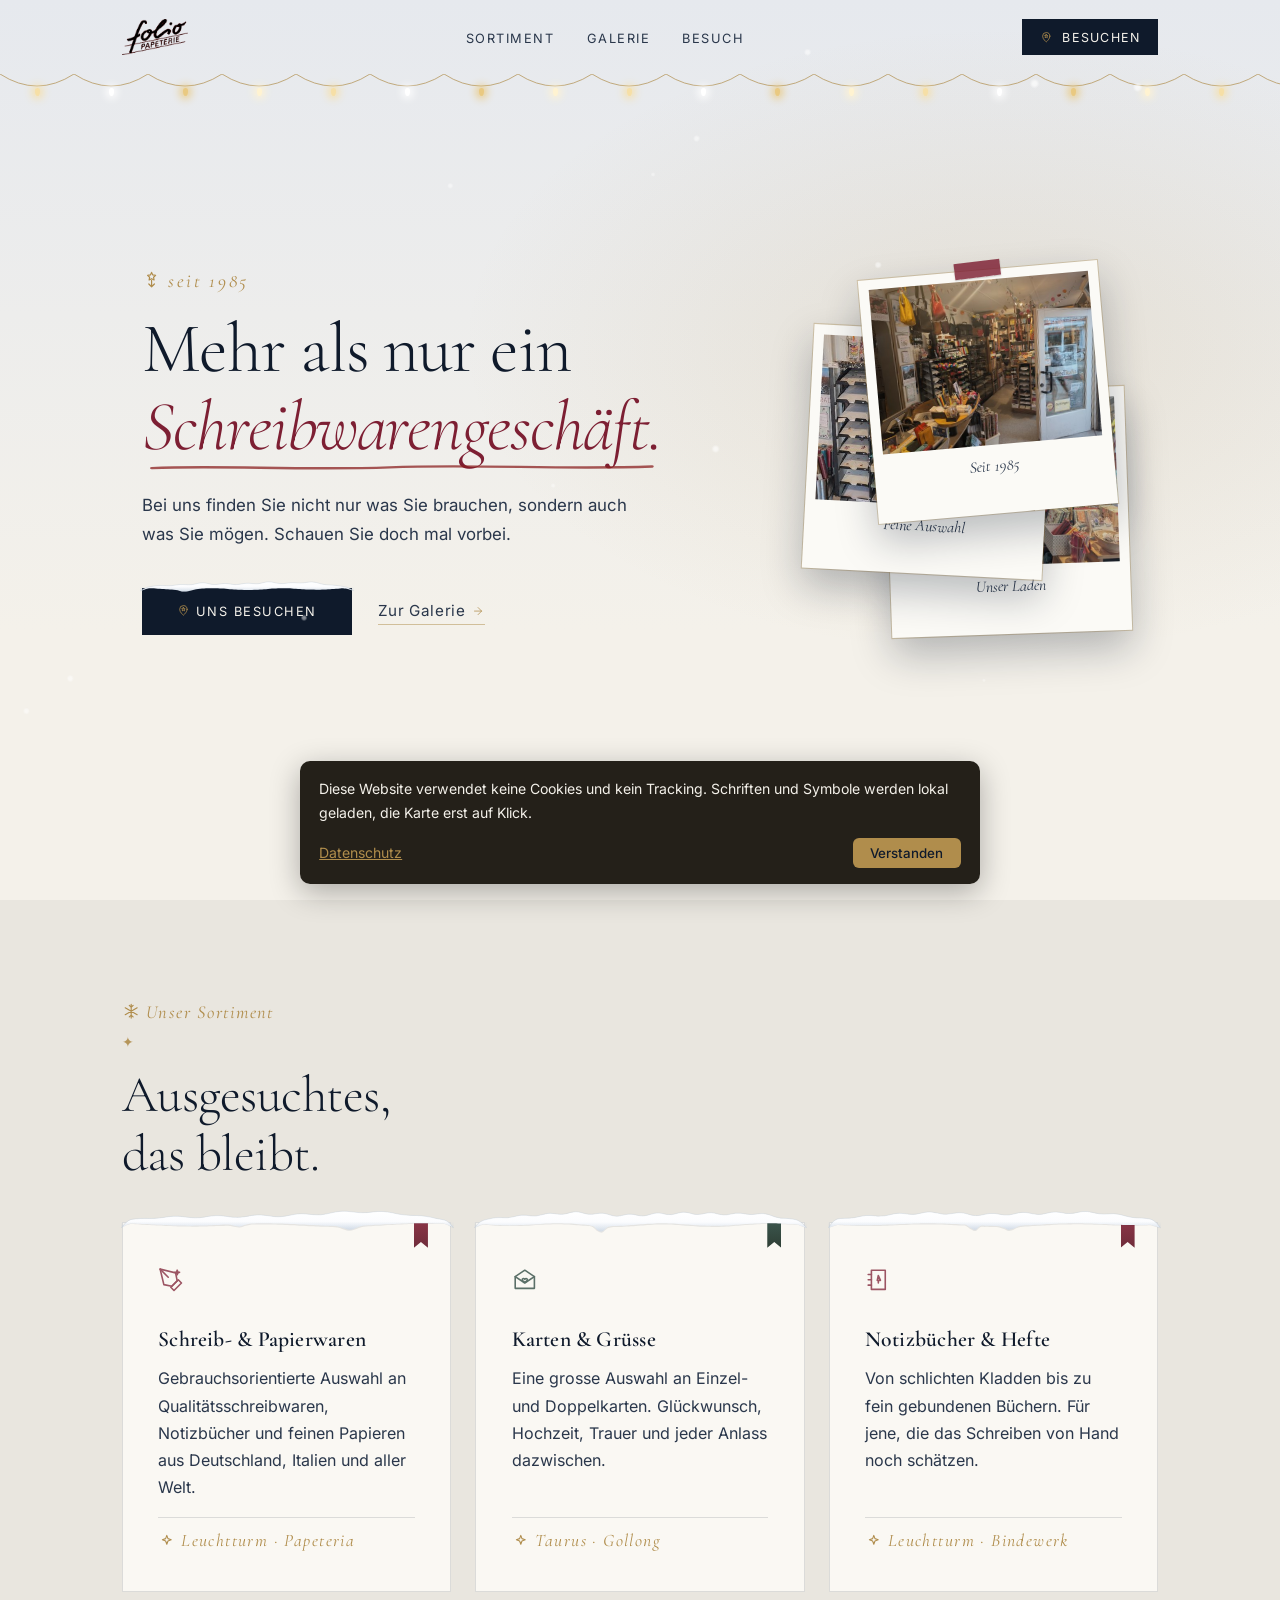
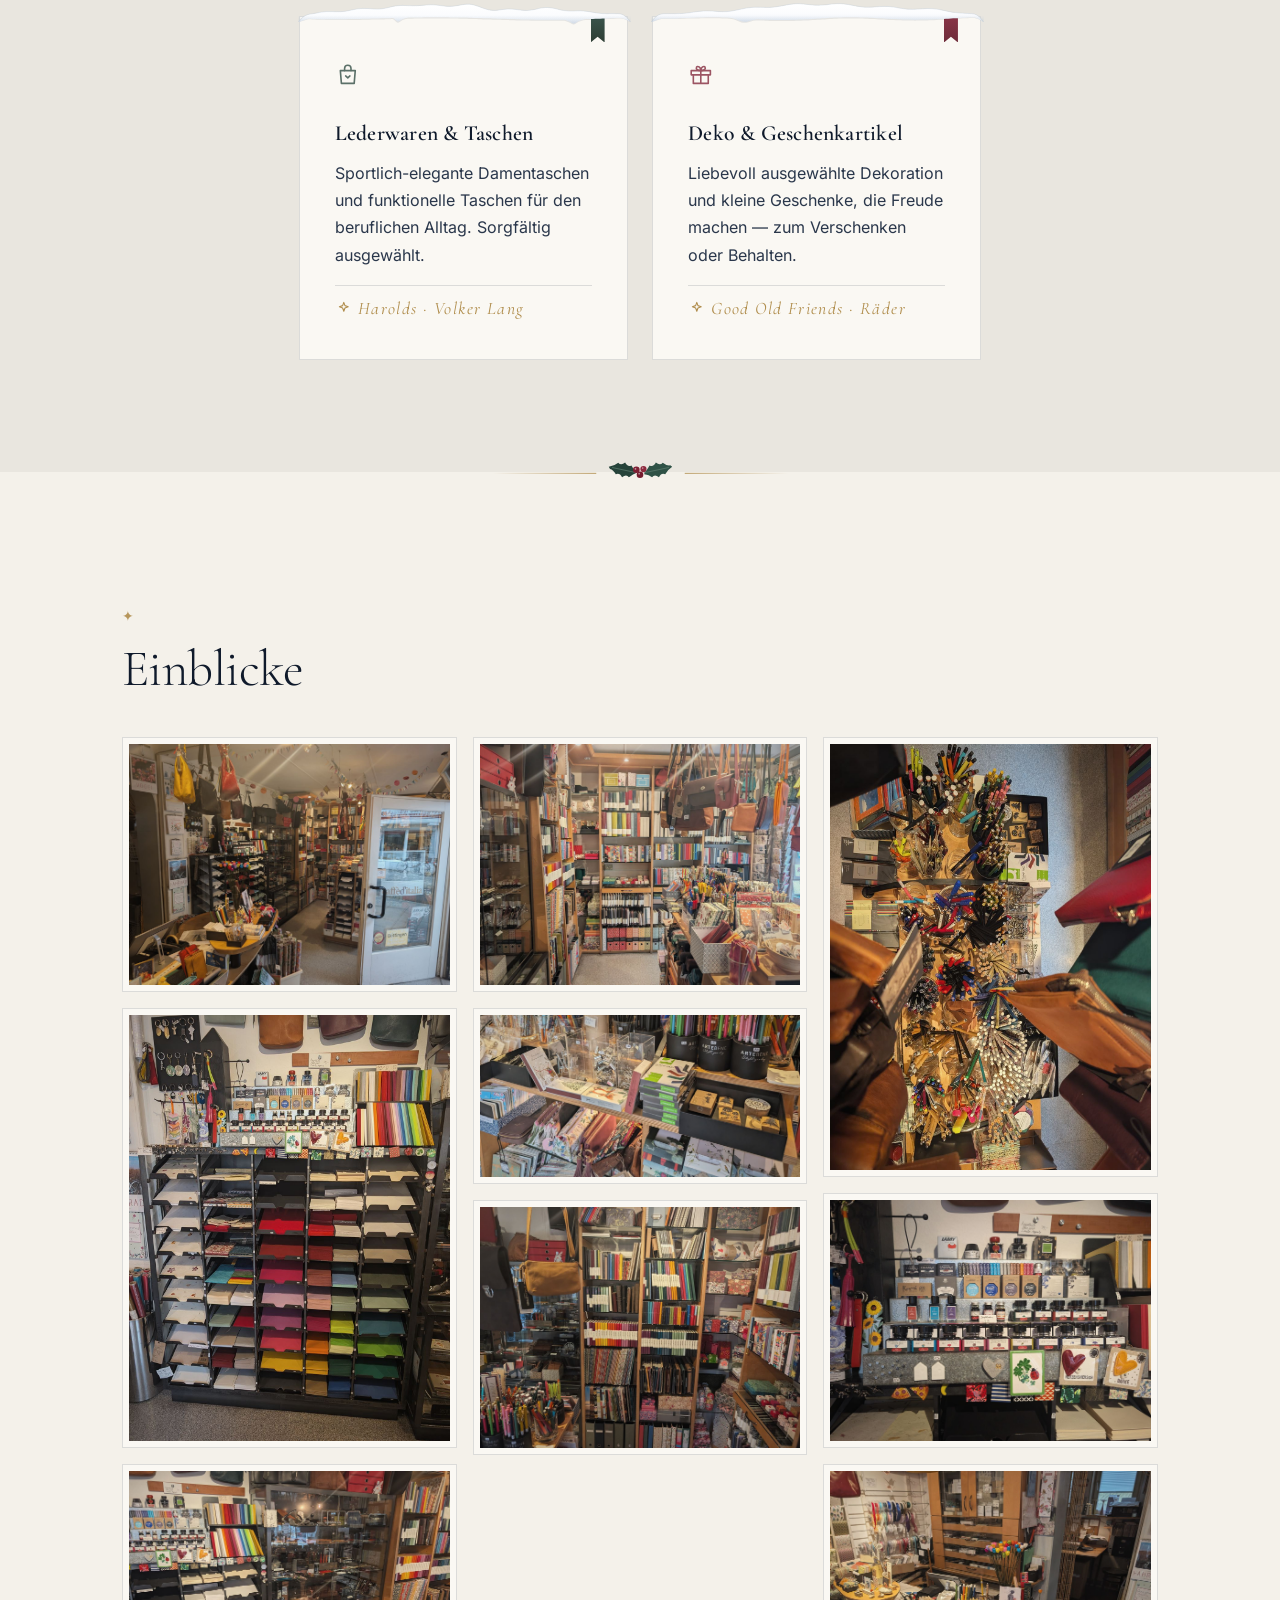
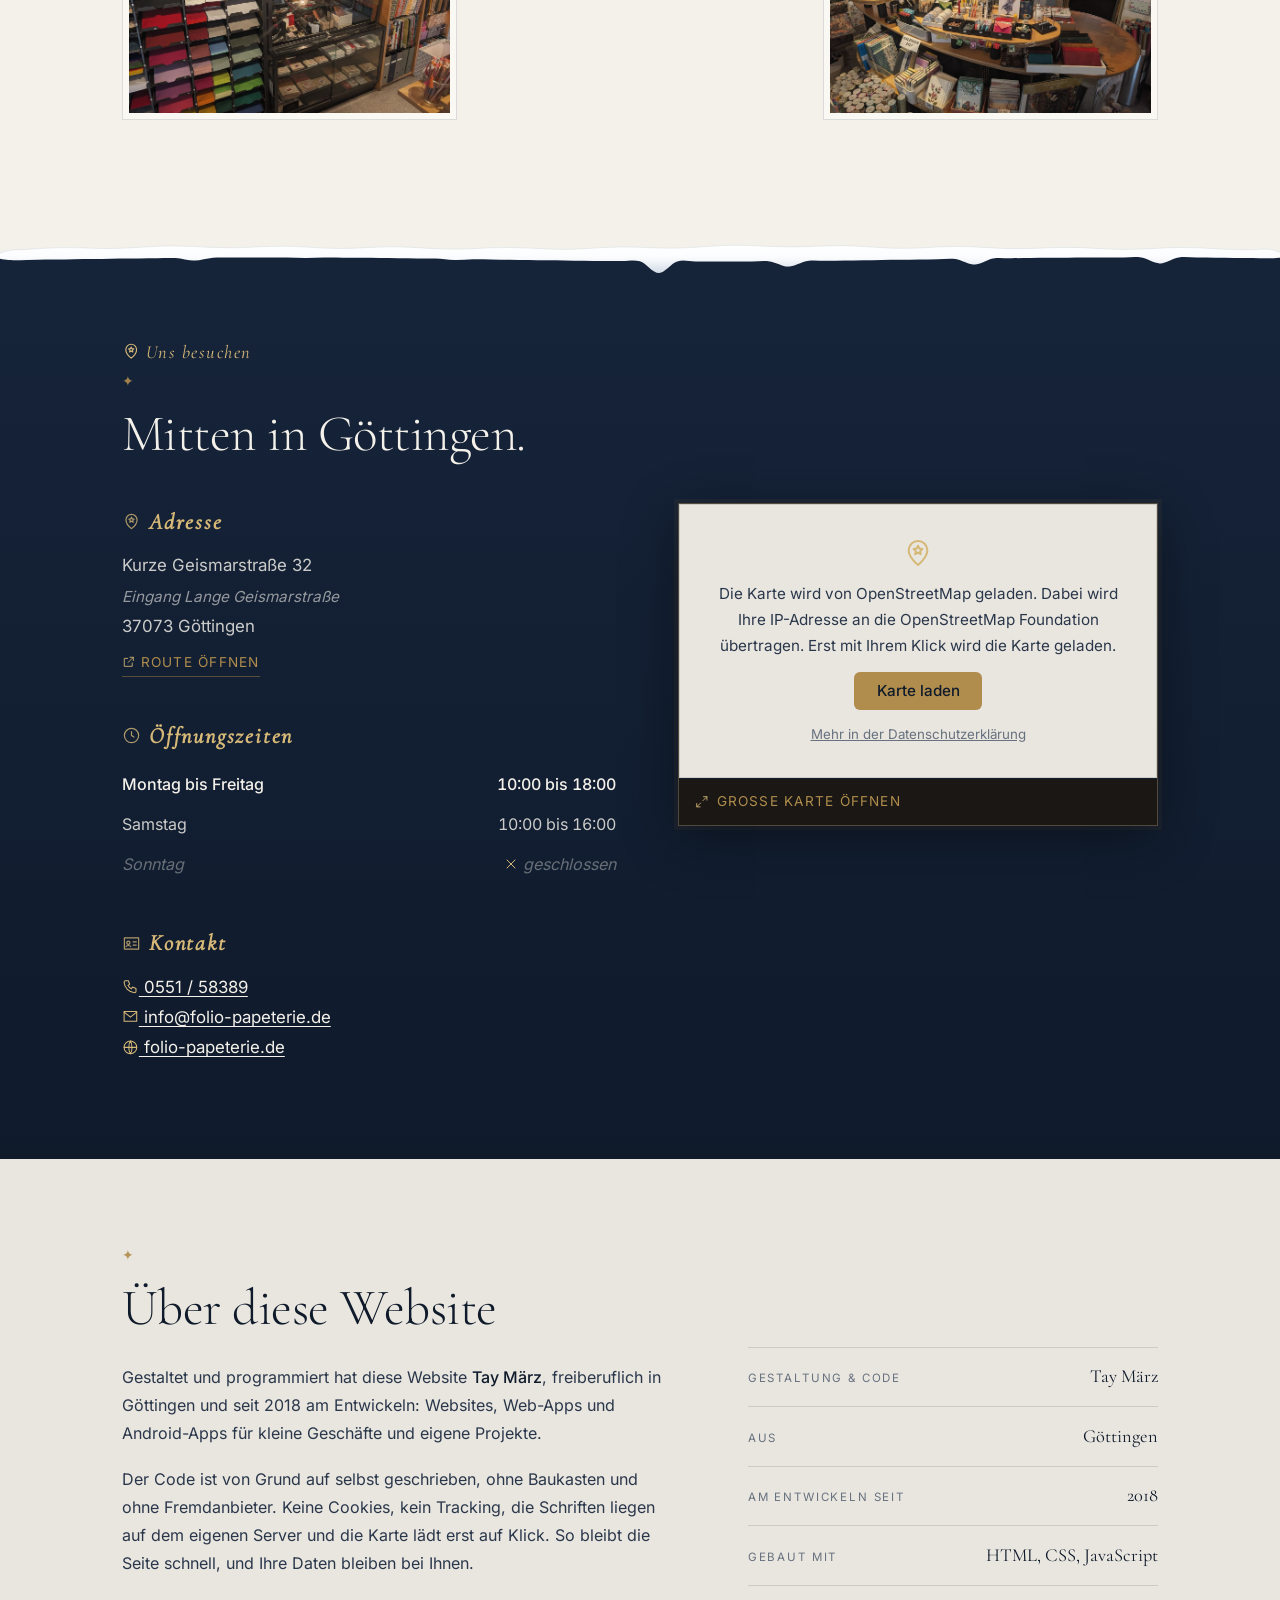
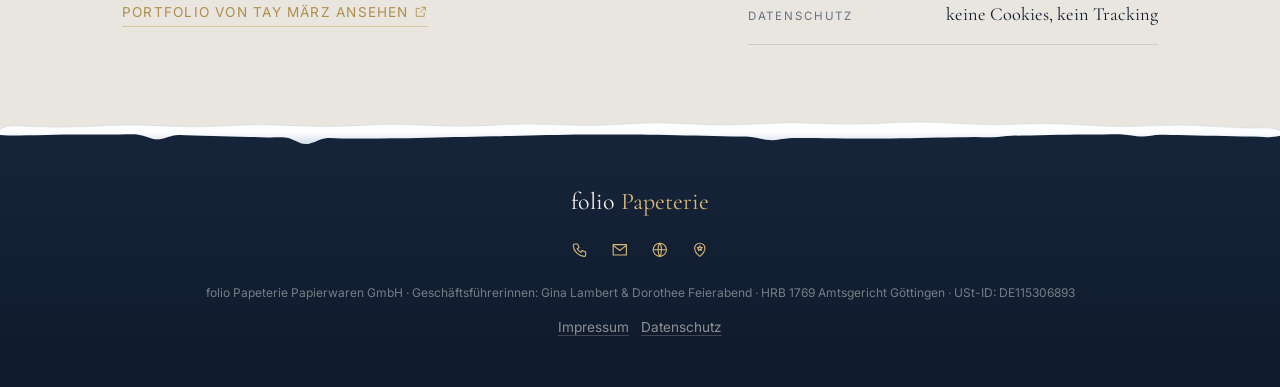
==== commit df884f63: "About section: 'Über diese Website' as the heading, clearer wording Co-Authored-By: Claude Opus 5.5 " ====
--- a/index.html
+++ b/index.html
@@ -259,14 +259,13 @@
     <div class="container">
       <div class="creator-grid">
         <div class="creator-text">
-          <p class="label reveal"><svg class="ico" aria-hidden="true"><use href="#i-code"/></svg> Über diese Website</p>
-          <h2 class="reveal">Von Hand gebaut, in&nbsp;Göttingen.</h2>
+          <h2 class="reveal">Über diese Website</h2>
           <p class="reveal">
             Gestaltet und programmiert hat diese Website <strong>Tay März</strong>, freiberuflich in Göttingen
             und seit 2018 am Entwickeln: Websites, Web-Apps und Android-Apps für kleine Geschäfte und eigene Projekte.
           </p>
           <p class="reveal">
-            Jede Zeile ist handgeschrieben, ohne Baukasten und ohne Fremdanbieter. Keine Cookies, kein Tracking,
+            Der Code ist von Grund auf selbst geschrieben, ohne Baukasten und ohne Fremdanbieter. Keine Cookies, kein Tracking,
             die Schriften liegen auf dem eigenen Server und die Karte lädt erst auf Klick. So bleibt die Seite
             schnell, und Ihre Daten bleiben bei Ihnen.
           </p>
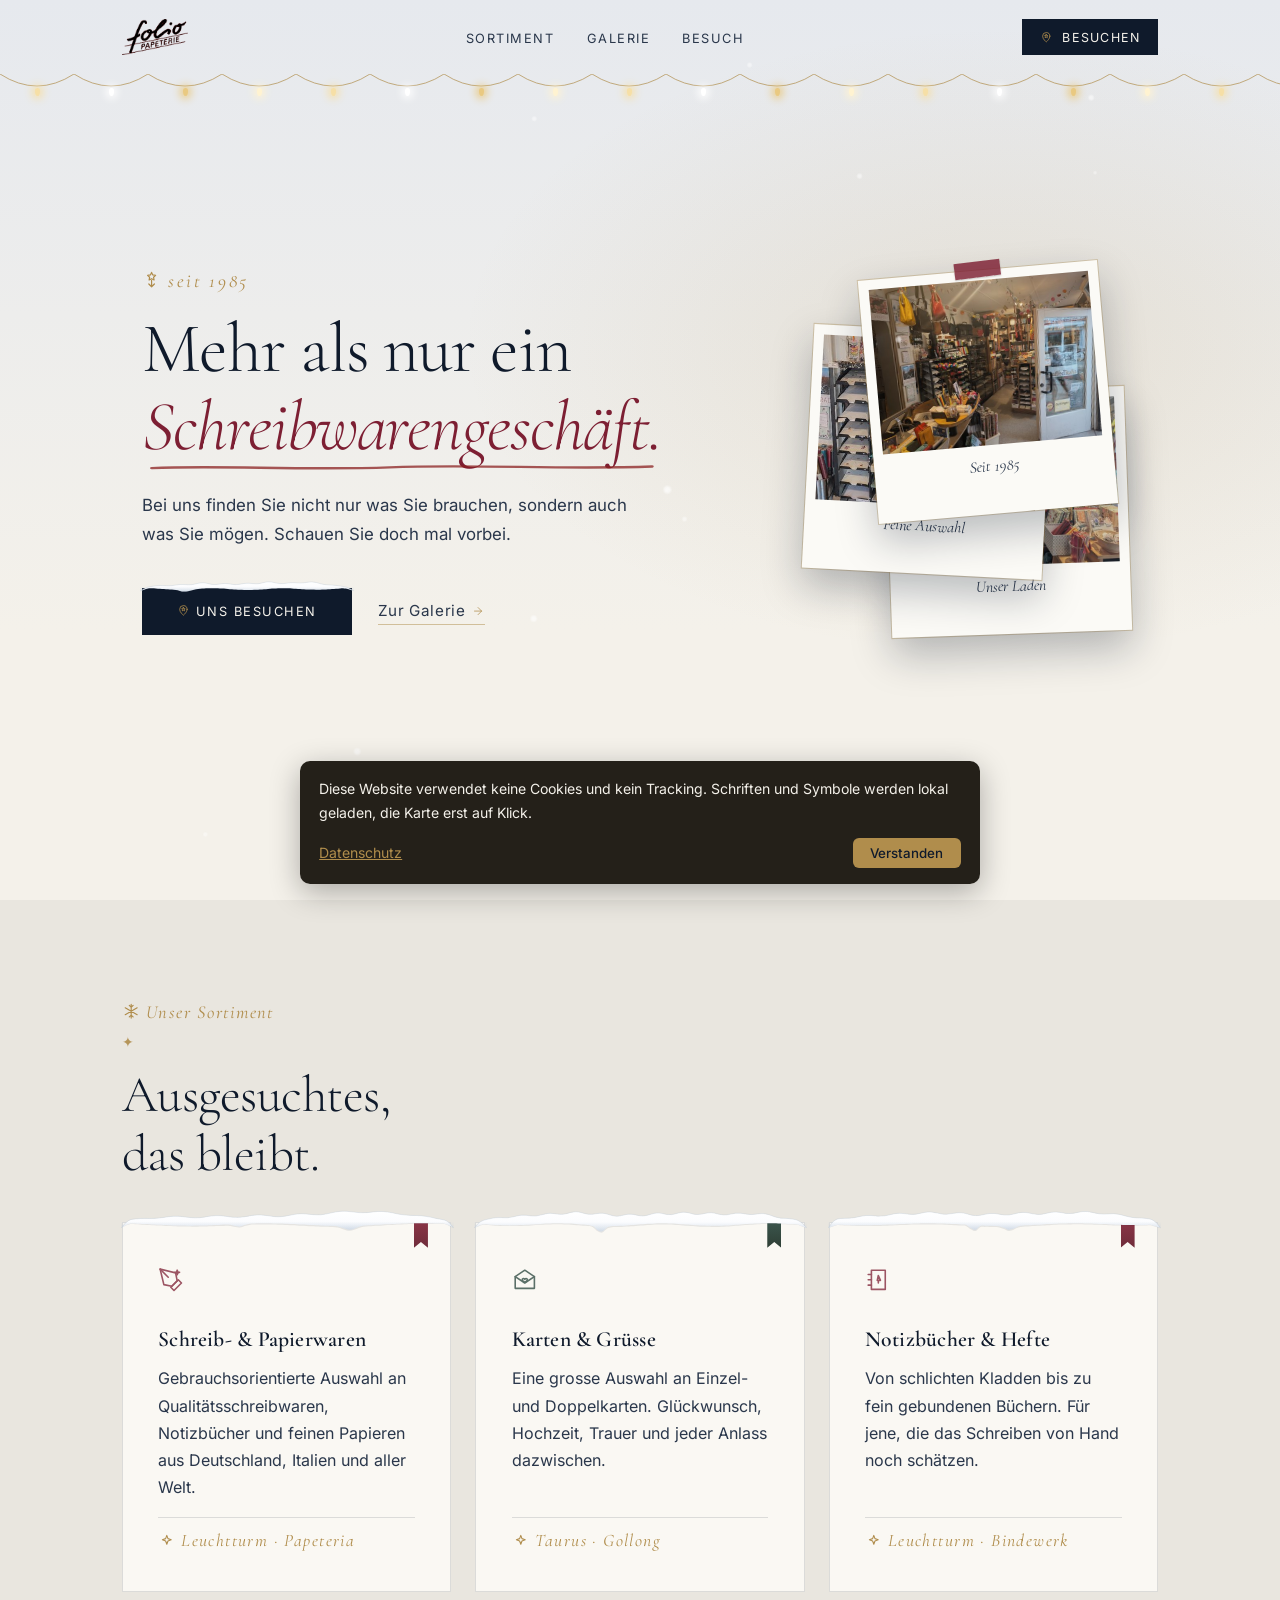
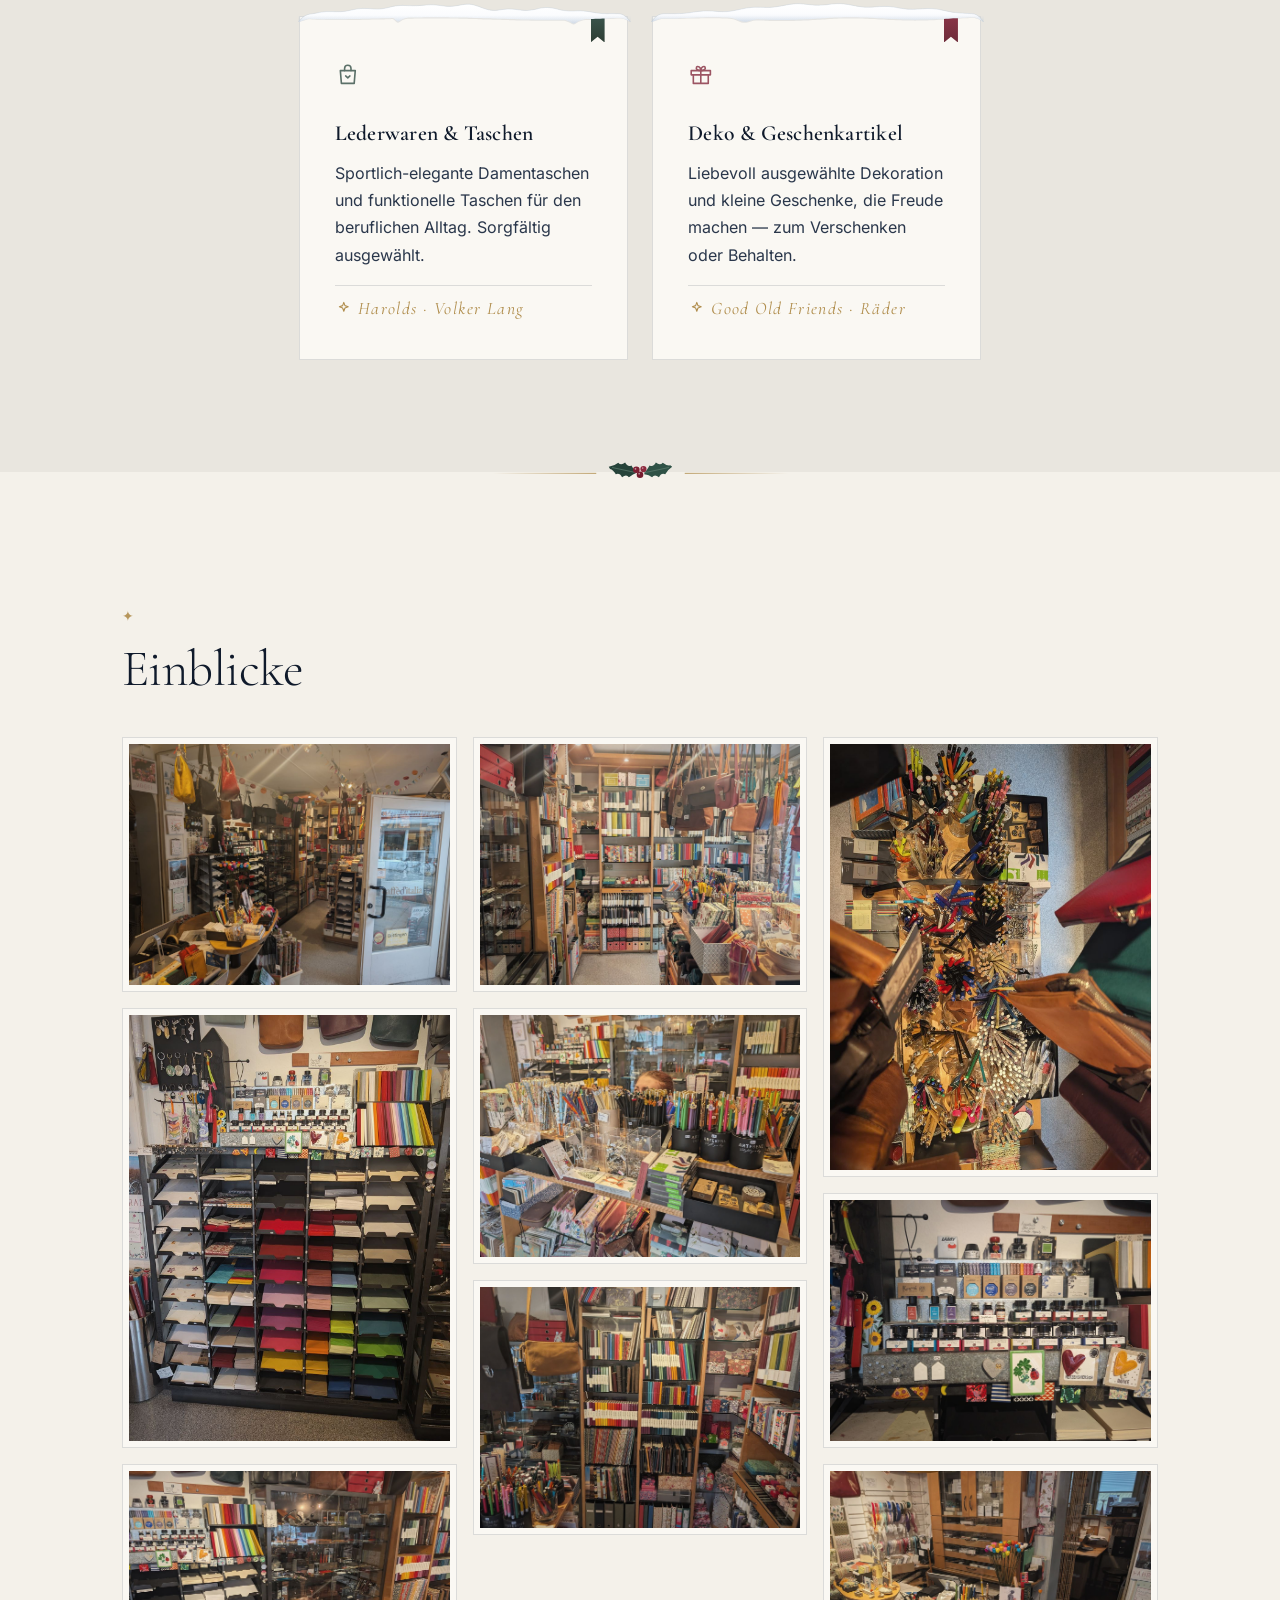
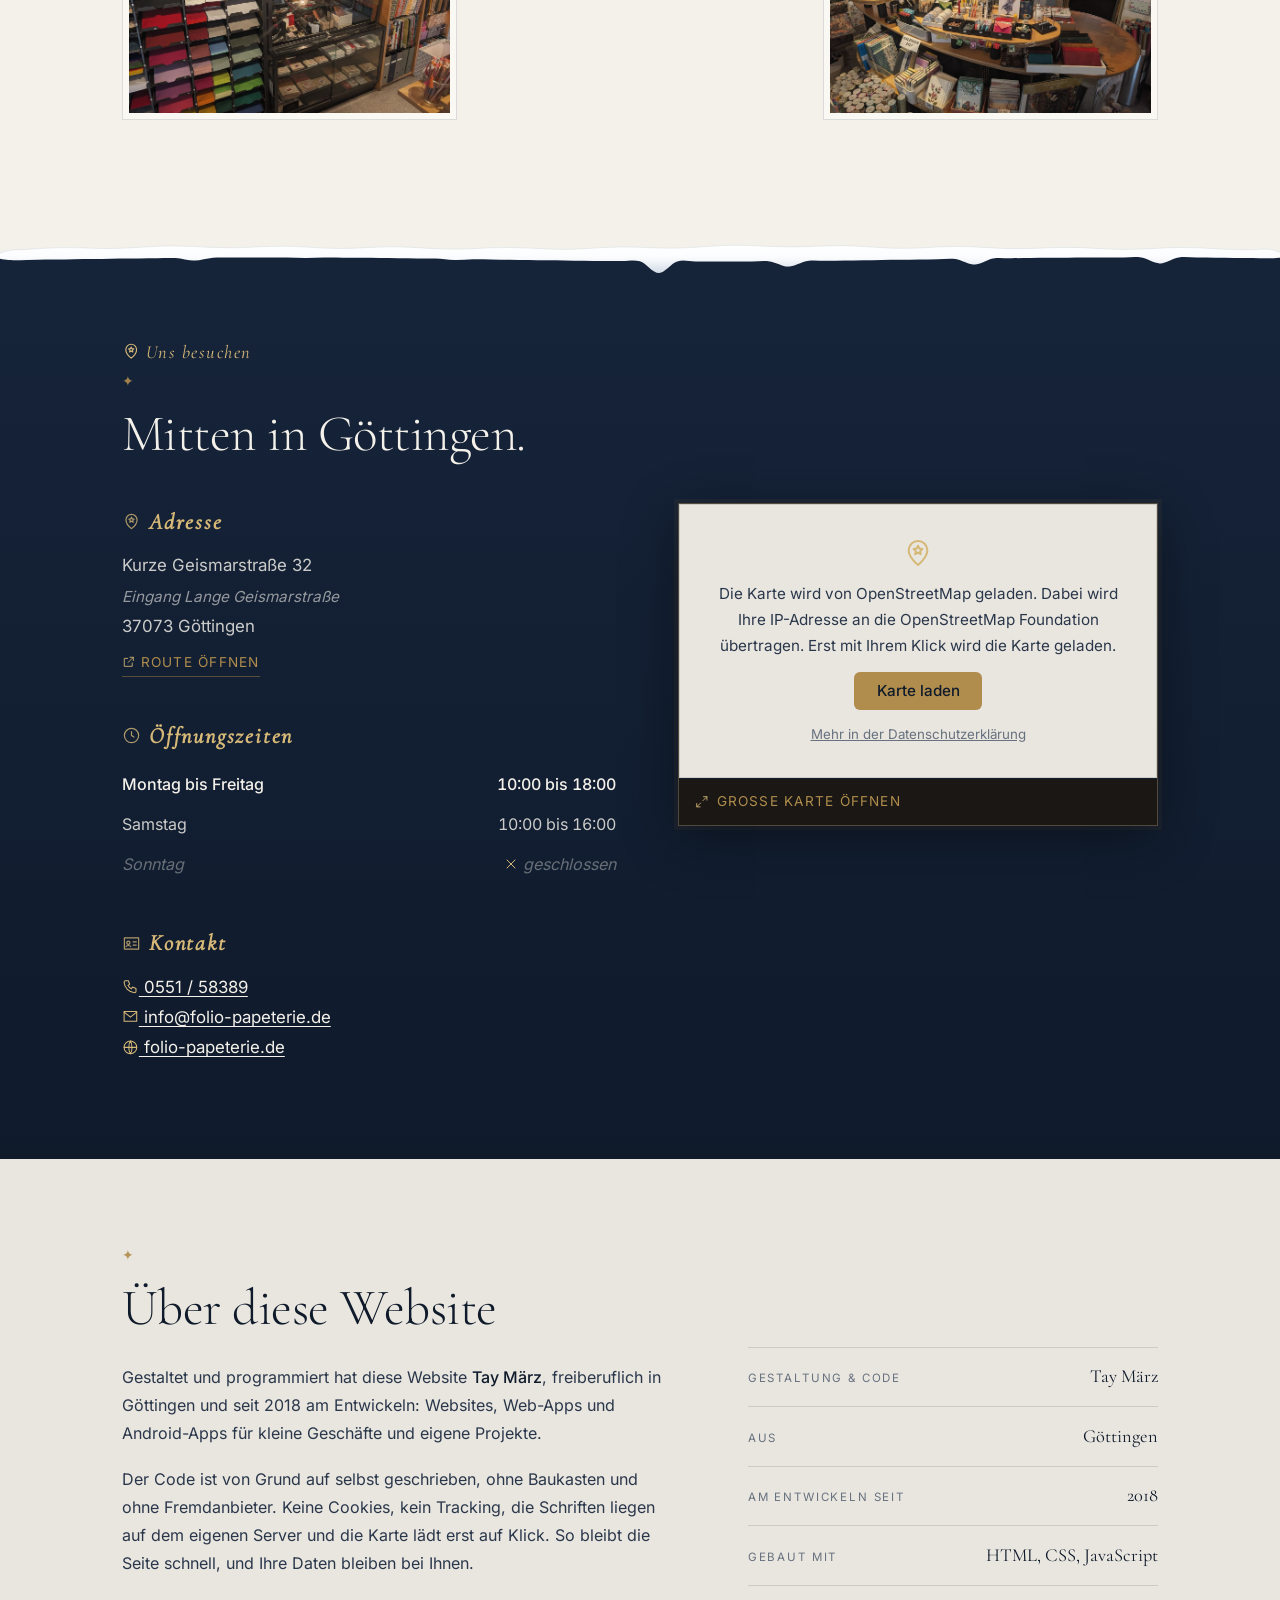
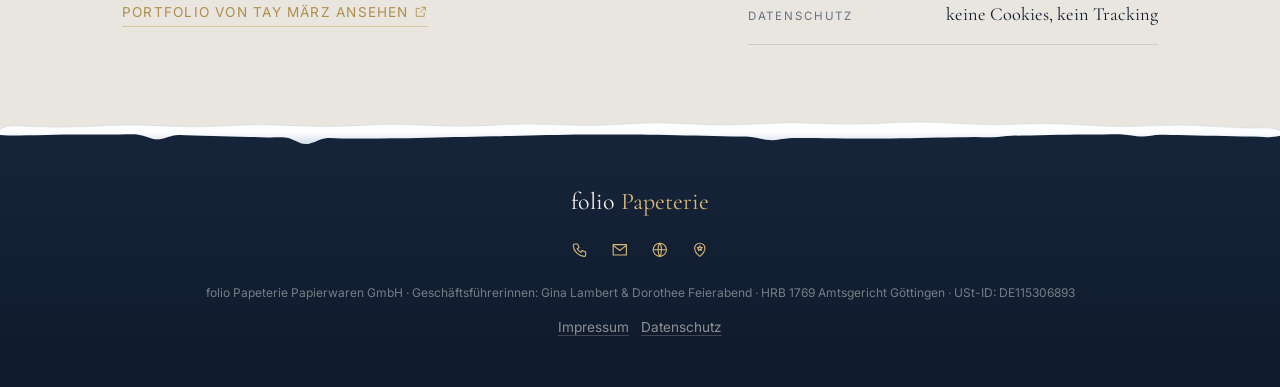
==== commit d6cddb40: "Use the uncropped counter photo in the gallery Co-Authored-By: Claude Opus 5.5 <noreply@anthropic.co" ====
--- a/index.html
+++ b/index.html
@@ -183,7 +183,7 @@
         <img src="gallery2.jpg" class="gal-img" width="1054" height="1400" alt="Regal mit farbigen Papieren und Umschlägen, darüber Tinten und Karten" loading="lazy">
         <img src="gallery3.jpg" class="gal-img" width="1400" height="1054" alt="Vitrine mit Füllfederhaltern und Lederwaren neben den Papierfächern" loading="lazy">
         <img src="gallery4.jpg" class="gal-img" width="1400" height="1054" alt="Regale voller Notizbücher, Ordner und Schachteln, davor Ledertaschen" loading="lazy">
-        <img src="gallery5.jpg" class="gal-img" width="1400" height="705" alt="Stifte, Büroklammern und Holzstempel auf dem Verkaufstisch" loading="lazy">
+        <img src="gallery5.jpg" class="gal-img" width="1400" height="1054" alt="Verkaufstisch mit Stiften, Büroklammern und Holzstempeln, dahinter jemand aus dem Team" loading="lazy">
         <img src="gallery6.jpg" class="gal-img" width="1400" height="1054" alt="Notizbücher in allen Farben und gemusterte Geschenkschachteln" loading="lazy">
         <img src="gallery7.jpg" class="gal-img" width="1054" height="1400" alt="Blick von oben auf den Tisch mit Stiften und Bleistiften" loading="lazy">
         <img src="gallery8.jpg" class="gal-img" width="1400" height="1054" alt="Tinten von Jacques Herbin, Kaweco, Pelikan und Lamy" loading="lazy">
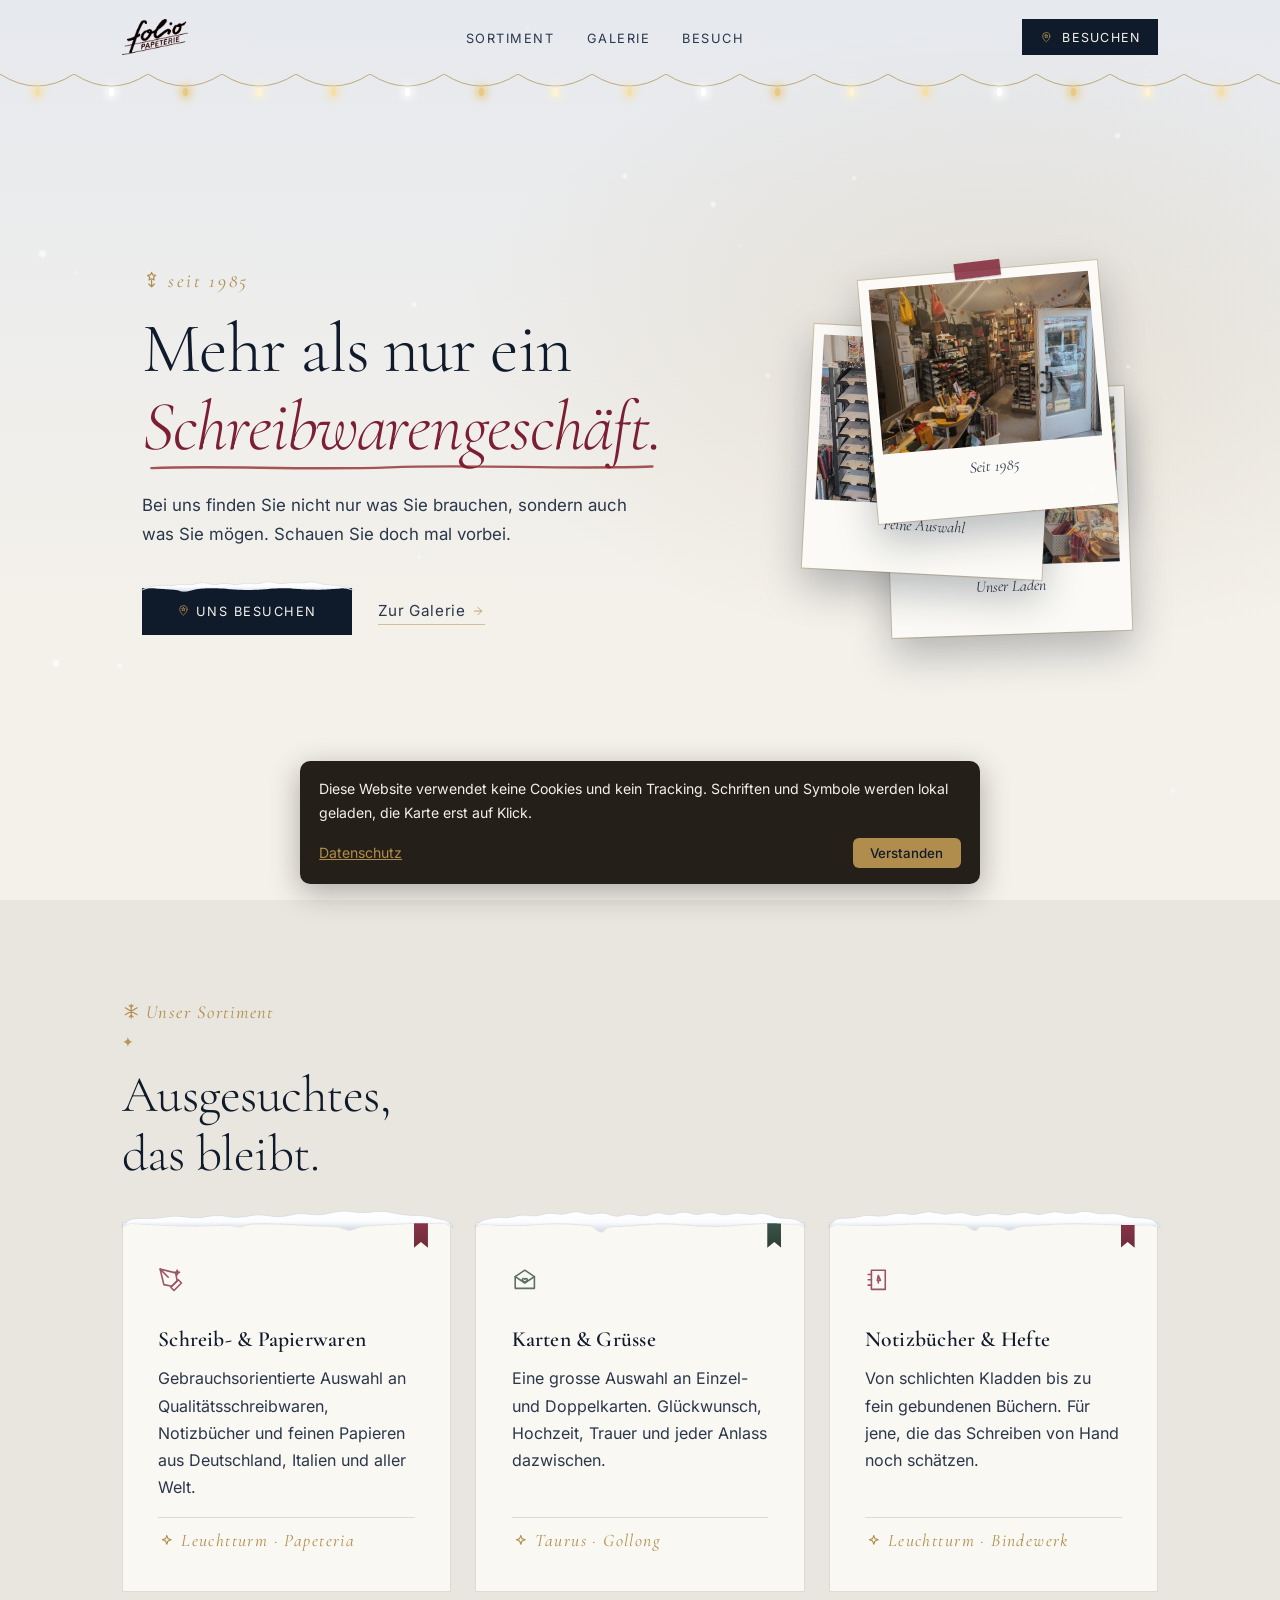
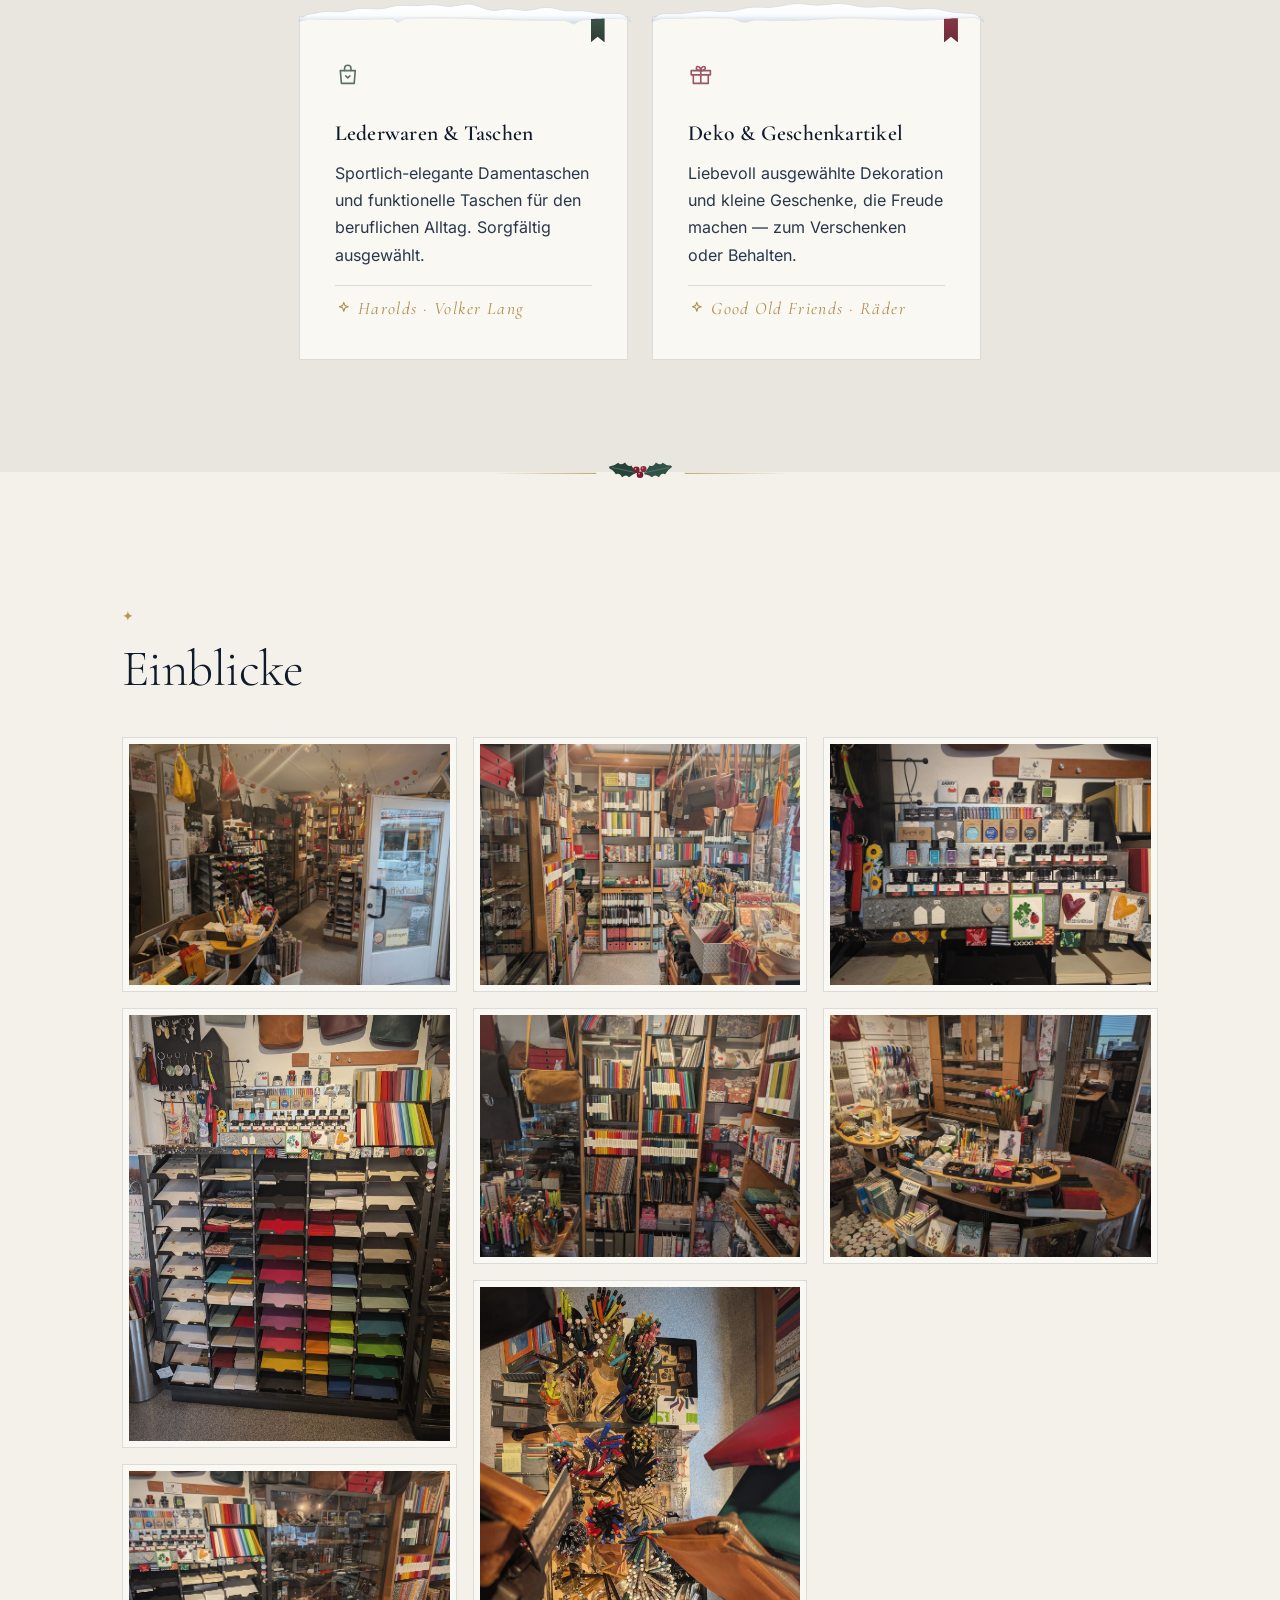
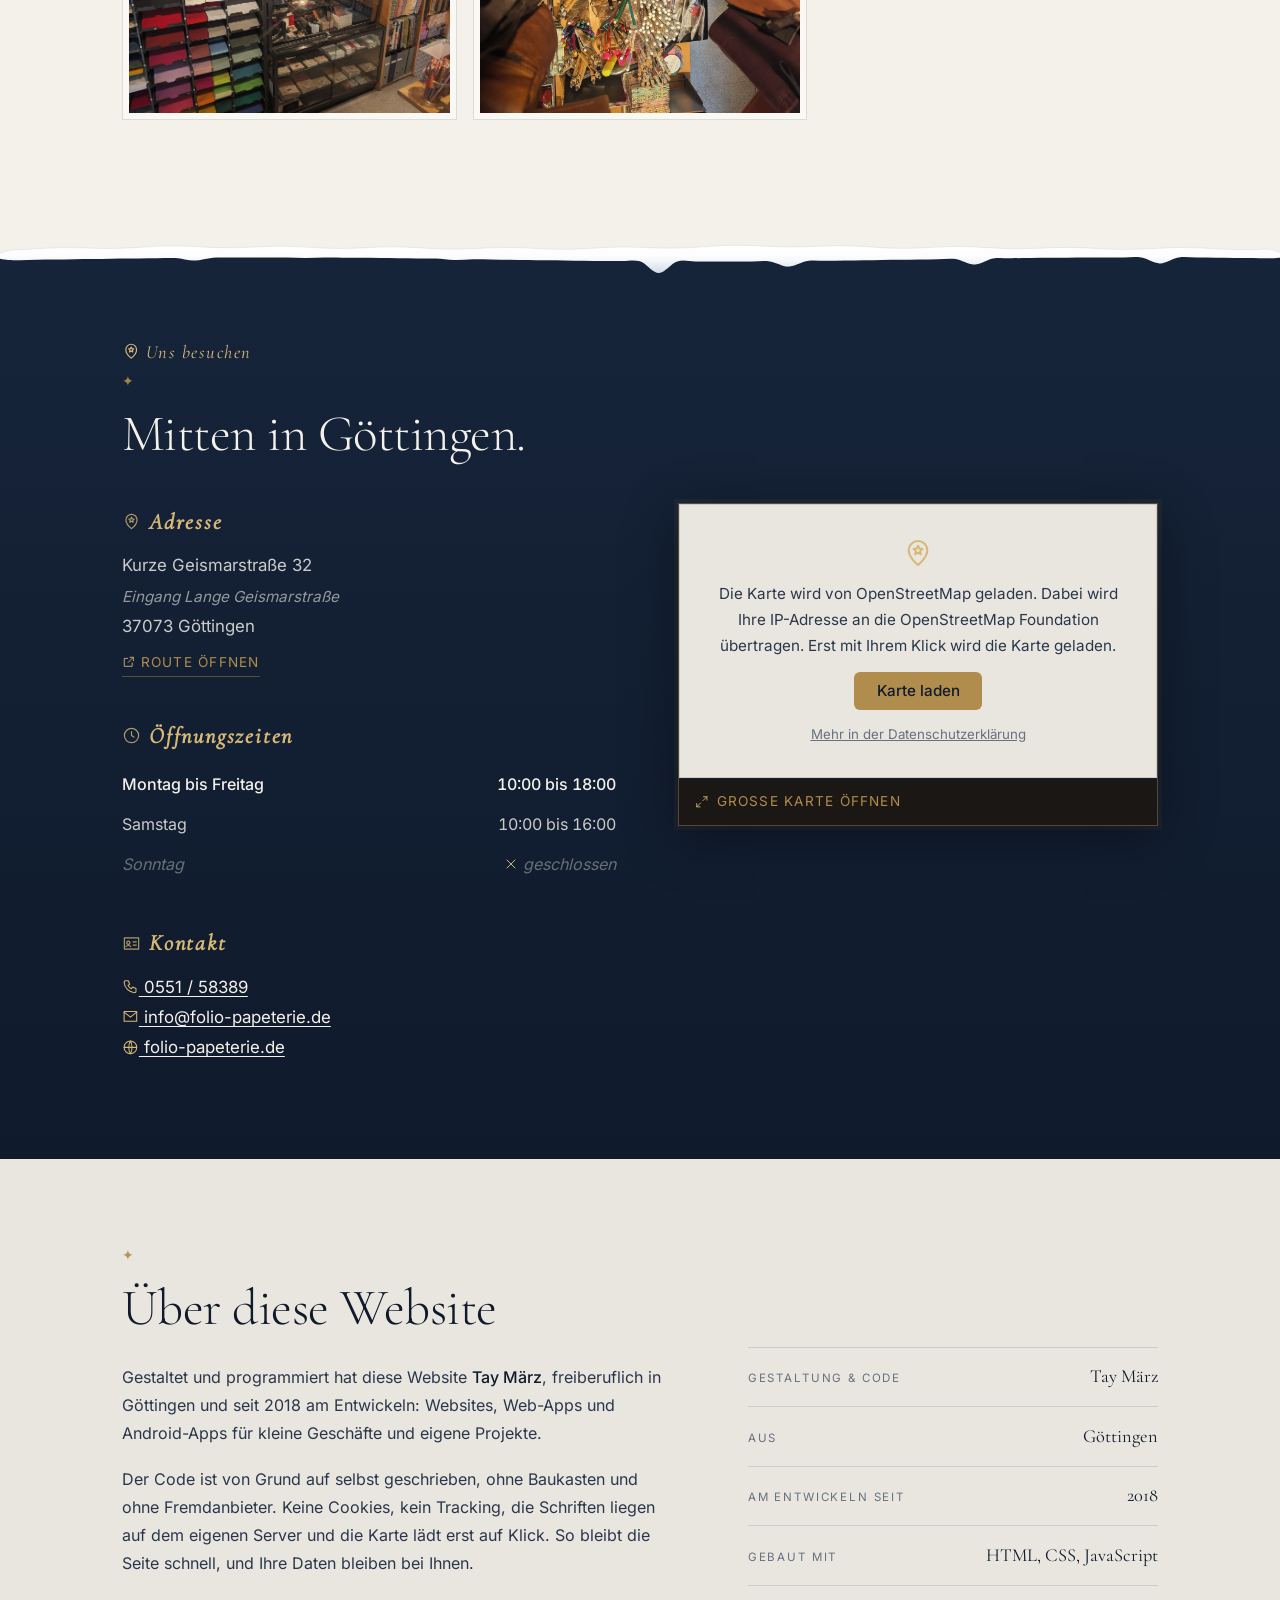
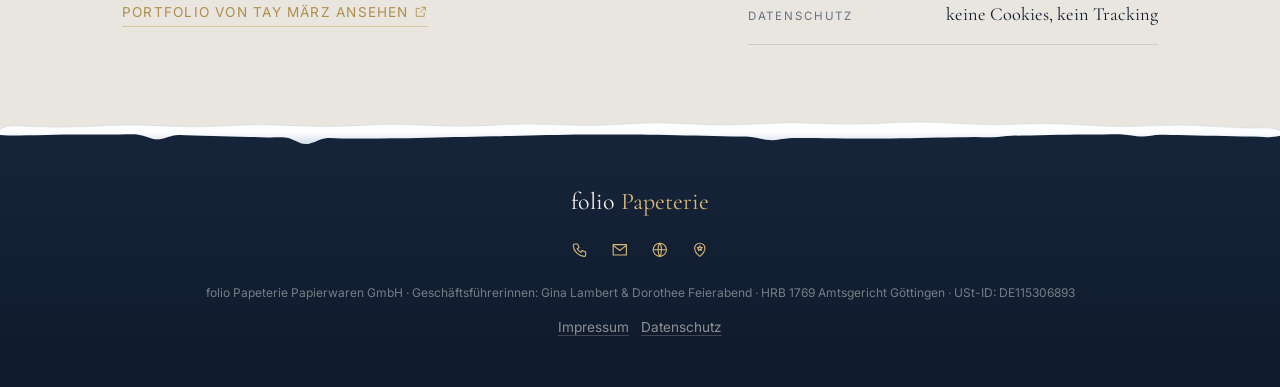
==== commit 7b01bf0a: "Gallery: drop the counter photo, keep eight Co-Authored-By: Claude Opus 5.5 <noreply@anthropic.com> " ====
--- a/index.html
+++ b/index.html
@@ -183,11 +183,10 @@
         <img src="gallery2.jpg" class="gal-img" width="1054" height="1400" alt="Regal mit farbigen Papieren und Umschlägen, darüber Tinten und Karten" loading="lazy">
         <img src="gallery3.jpg" class="gal-img" width="1400" height="1054" alt="Vitrine mit Füllfederhaltern und Lederwaren neben den Papierfächern" loading="lazy">
         <img src="gallery4.jpg" class="gal-img" width="1400" height="1054" alt="Regale voller Notizbücher, Ordner und Schachteln, davor Ledertaschen" loading="lazy">
-        <img src="gallery5.jpg" class="gal-img" width="1400" height="1054" alt="Verkaufstisch mit Stiften, Büroklammern und Holzstempeln, dahinter jemand aus dem Team" loading="lazy">
-        <img src="gallery6.jpg" class="gal-img" width="1400" height="1054" alt="Notizbücher in allen Farben und gemusterte Geschenkschachteln" loading="lazy">
-        <img src="gallery7.jpg" class="gal-img" width="1054" height="1400" alt="Blick von oben auf den Tisch mit Stiften und Bleistiften" loading="lazy">
-        <img src="gallery8.jpg" class="gal-img" width="1400" height="1054" alt="Tinten von Jacques Herbin, Kaweco, Pelikan und Lamy" loading="lazy">
-        <img src="gallery9.jpg" class="gal-img" width="1400" height="1054" alt="Kassentisch mit Kalendern, Geschenkbändern und Kleinigkeiten" loading="lazy">
+        <img src="gallery5.jpg" class="gal-img" width="1400" height="1054" alt="Notizbücher in allen Farben und gemusterte Geschenkschachteln" loading="lazy">
+        <img src="gallery6.jpg" class="gal-img" width="1054" height="1400" alt="Blick von oben auf den Tisch mit Stiften und Bleistiften" loading="lazy">
+        <img src="gallery7.jpg" class="gal-img" width="1400" height="1054" alt="Tinten von Jacques Herbin, Kaweco, Pelikan und Lamy" loading="lazy">
+        <img src="gallery8.jpg" class="gal-img" width="1400" height="1054" alt="Kassentisch mit Kalendern, Geschenkbändern und Kleinigkeiten" loading="lazy">
       </div>
     </div>
     <div id="lightbox" class="lightbox" role="dialog" aria-modal="true" aria-label="Galerie" hidden>
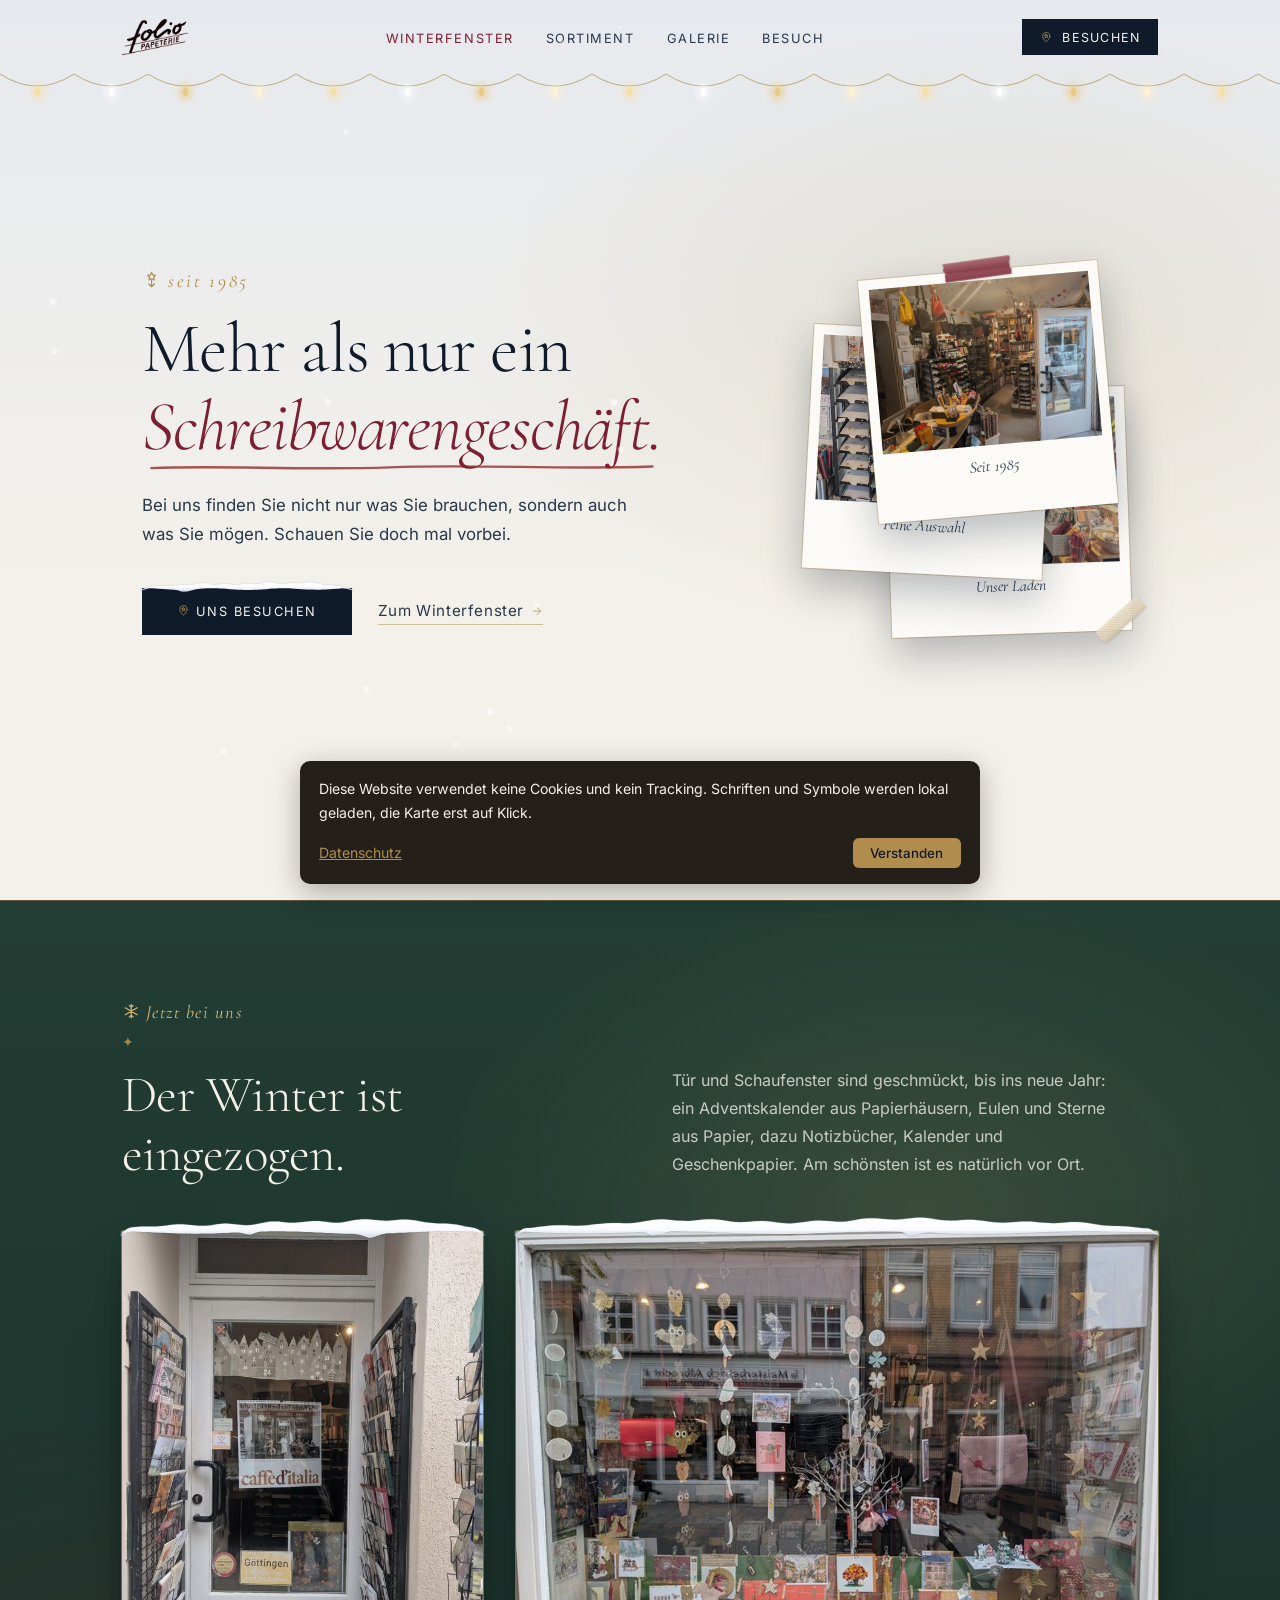
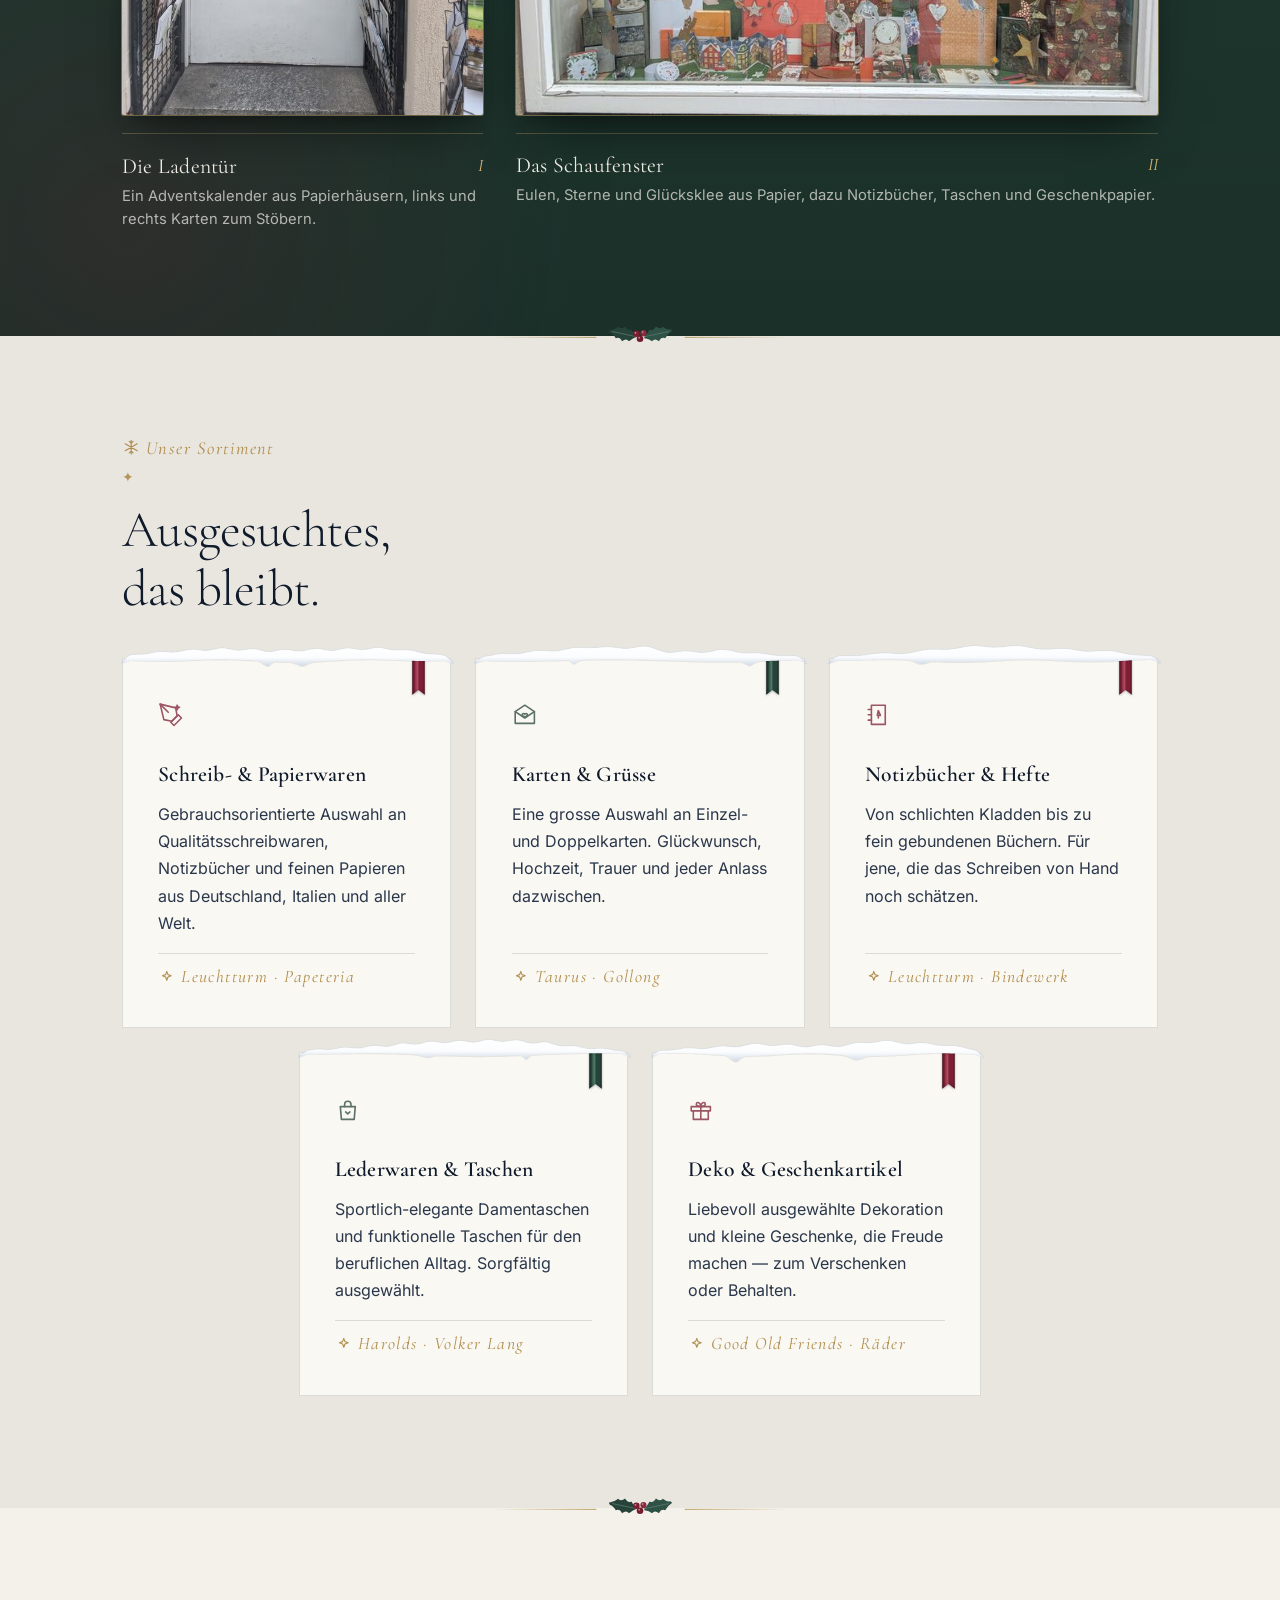
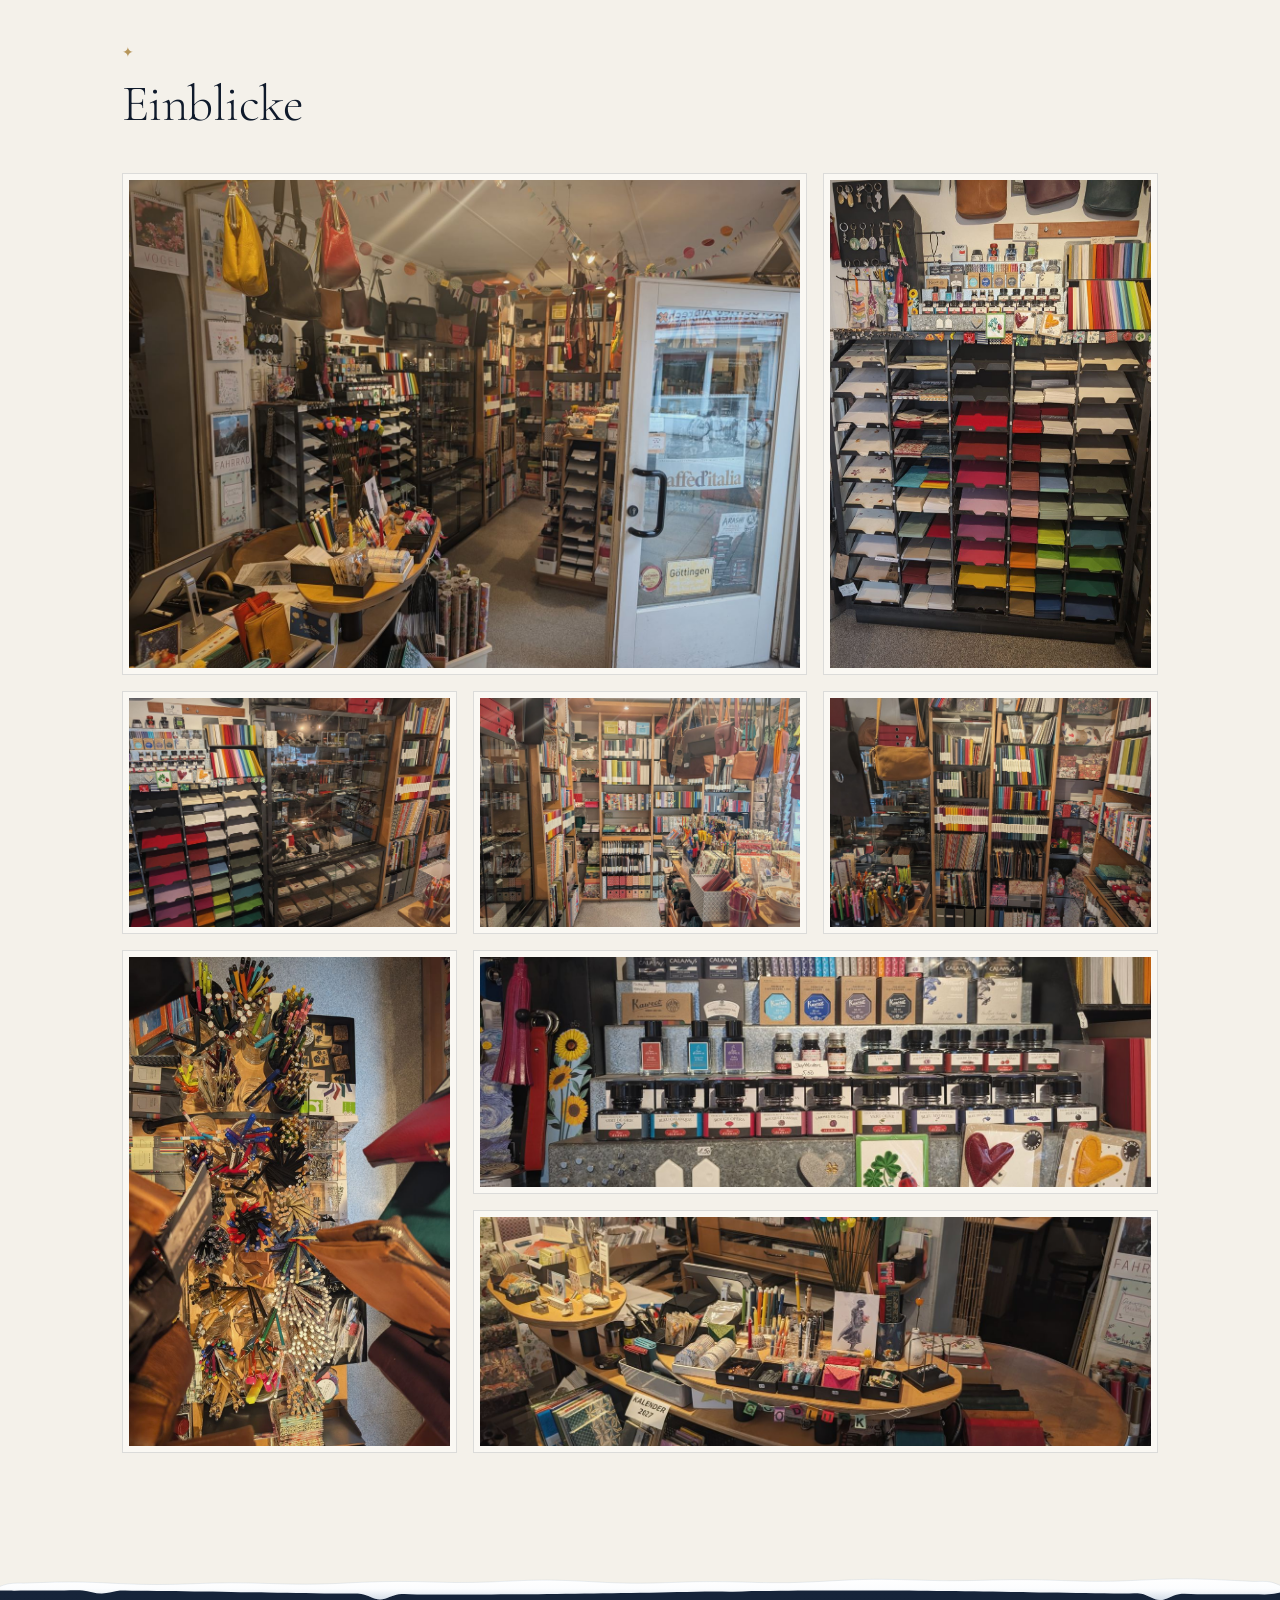
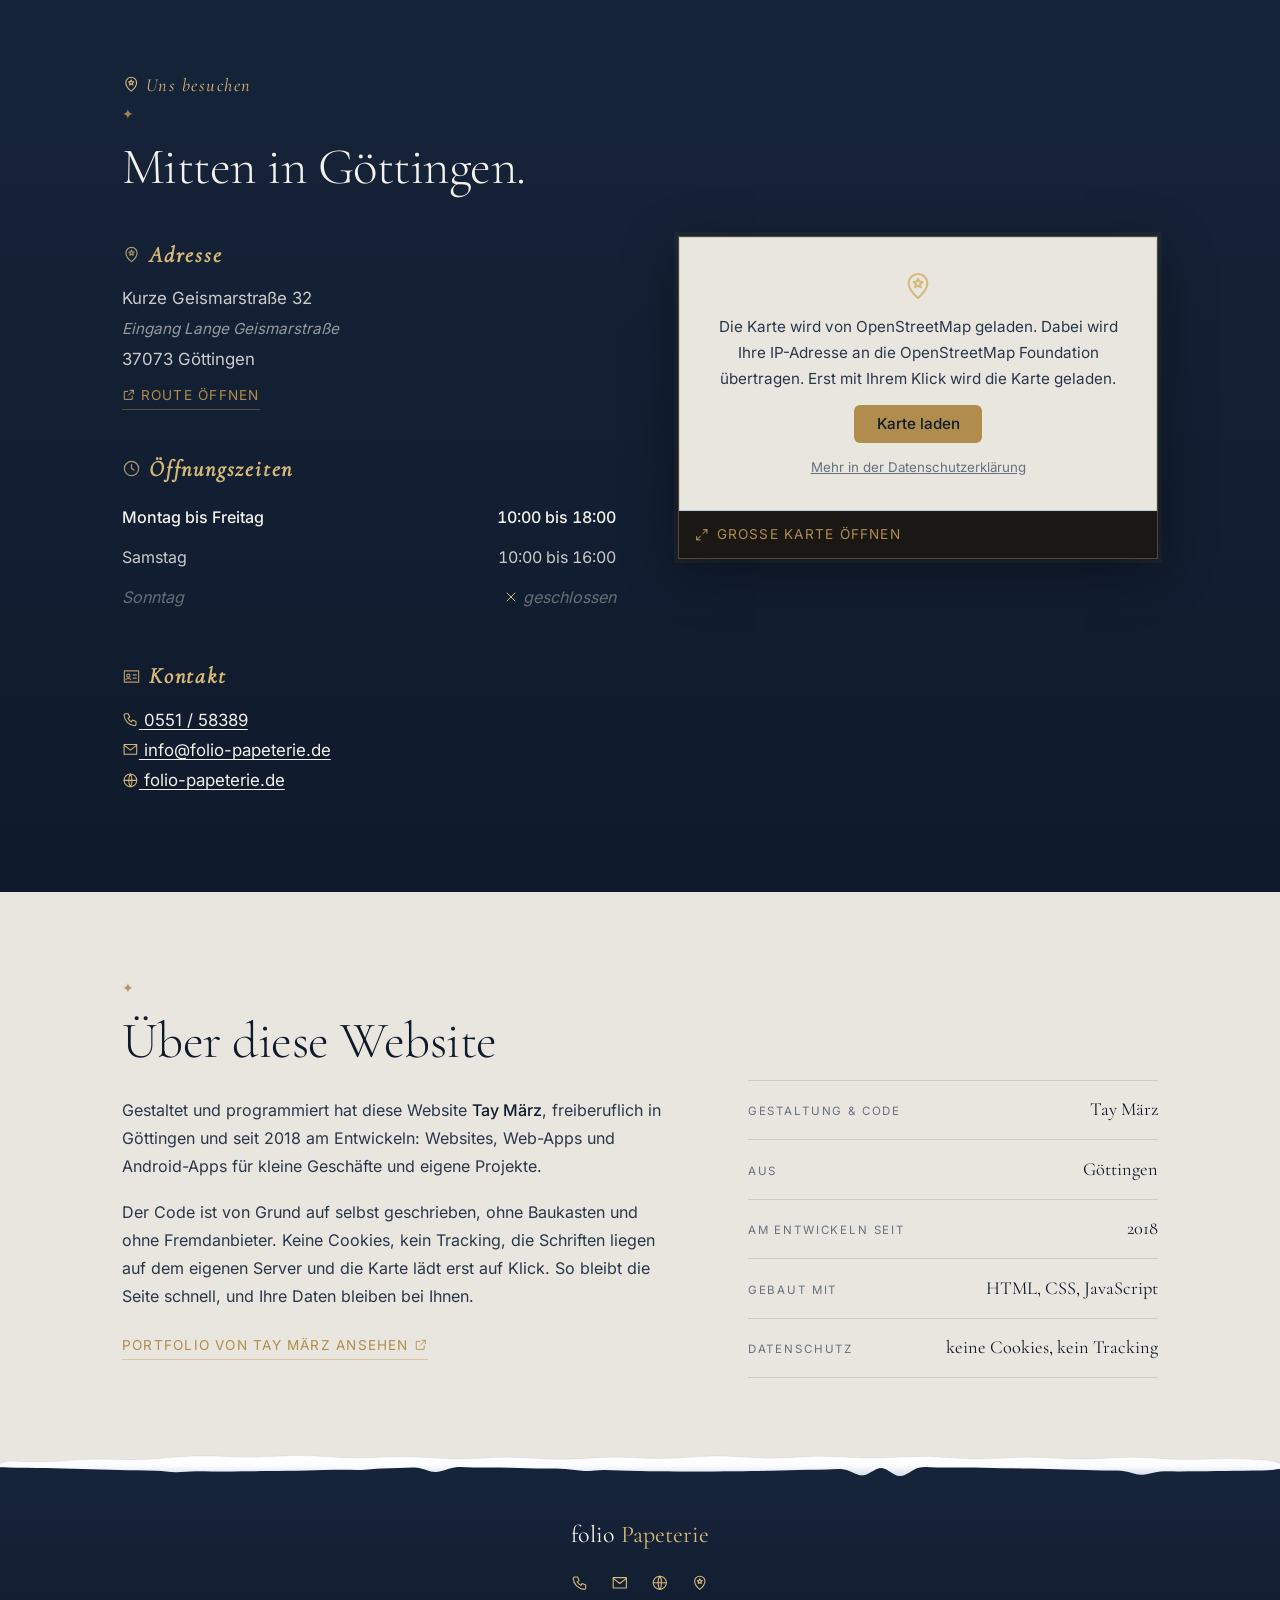
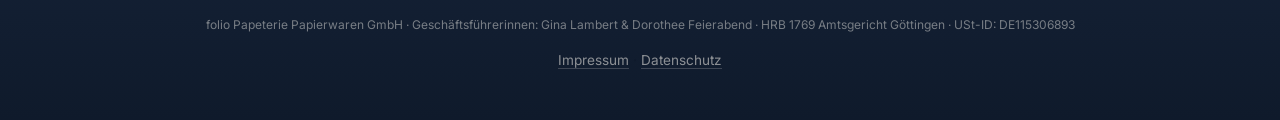
==== commit c4397cad: "Winterfenster: feature the decorated door and shop window, uncropped New seasonal section after the " ====
--- a/index.html
+++ b/index.html
@@ -98,6 +98,7 @@
     <div class="nav-inner">
       <a href="#" class="logo"><img src="logo.png" alt="folio Papeterie"></a>
       <ul class="nav-links" id="nav-links">
+        <li class="nav-winter"><a href="#winterfenster">Winterfenster</a></li>
         <li><a href="#sortiment">Sortiment</a></li>
         <li><a href="#galerie">Galerie</a></li>
         <li><a href="#besuch">Besuch</a></li>
@@ -126,6 +127,33 @@
       </div>
     </div>
     <div class="scroll-hint"><span></span></div>
+  </section>
+
+  <!-- WINTERFENSTER (seasonal: shown only while winter.js sets data-theme="winter") -->
+  <section id="winterfenster" class="winterfenster" aria-labelledby="wf-title">
+    <div class="container">
+      <header class="wf-head">
+        <div>
+          <p class="label"><svg class="ico" aria-hidden="true"><use href="#i-sparkles"/></svg> Jetzt bei uns</p>
+          <h2 id="wf-title">Der Winter ist eingezogen.</h2>
+        </div>
+        <p class="wf-intro">Tür und Schaufenster sind geschmückt, bis ins neue Jahr: ein Adventskalender aus Papierhäusern, Eulen und Sterne aus Papier, dazu Notizbücher, Kalender und Geschenkpapier. Am schönsten ist es natürlich vor Ort.</p>
+      </header>
+      <div class="wf-grid">
+        <figure class="wf-fig wf-fig--door">
+          <div class="wf-frame">
+            <img src="winter-door-1400.jpg" srcset="winter-door-800.jpg 597w, winter-door-1400.jpg 1045w" sizes="(max-width: 700px) 92vw, 400px" width="1045" height="1400" class="wf-img" loading="lazy" decoding="async" alt="Weiße Ladentür der folio Papeterie, im Fenster ein Adventskalender aus Papierhäusern mit den Zahlen 1 bis 24, links und rechts Kartenständer voller Grußkarten">
+          </div>
+          <figcaption><span class="wf-num">I</span> <strong>Die Ladentür</strong> Ein Adventskalender aus Papierhäusern, links und rechts Karten zum Stöbern.</figcaption>
+        </figure>
+        <figure class="wf-fig wf-fig--window">
+          <div class="wf-frame">
+            <img src="winter-window-1400.jpg" srcset="winter-window-800.jpg 800w, winter-window-1400.jpg 1400w" sizes="(max-width: 700px) 92vw, 700px" width="1400" height="1054" class="wf-img" loading="lazy" decoding="async" alt="Winterlich dekoriertes Schaufenster: Eulen, Sterne, Herzen und Glücksklee aus Papier an Fäden, ein weißer Zweigbaum mit Anhängern, Notizbücher, Taschen, Geschenkschachteln und eine kleine Adventskette aus Papierhäusern">
+          </div>
+          <figcaption><span class="wf-num">II</span> <strong>Das Schaufenster</strong> Eulen, Sterne und Glücksklee aus Papier, dazu Notizbücher, Taschen und Geschenkpapier.</figcaption>
+        </figure>
+      </div>
+    </div>
   </section>
 
   <!-- SORTIMENT -->
@@ -308,18 +336,21 @@
   <script>
     const lb = document.getElementById('lightbox');
     const lbImg = document.getElementById('lb-img');
-    const galImgs = [...document.querySelectorAll('.gal-img')];
-    const lbSrcs = galImgs.map(i => i.src);
+    // Winter photos (.wf-img) join the lightbox only while they are visible.
+    const allImgs = [...document.querySelectorAll('.wf-img, .gal-img')];
+    let galImgs = allImgs;
     let lbCur = 0, lbOpener = null;
     function lbGo(n) {
-      lbCur = (n + lbSrcs.length) % lbSrcs.length;
-      lbImg.src = lbSrcs[lbCur];
-      lbImg.alt = galImgs[lbCur].alt;
-      document.getElementById('lb-count').textContent = (lbCur + 1) + ' / ' + lbSrcs.length;
+      lbCur = (n + galImgs.length) % galImgs.length;
+      const im = galImgs[lbCur];
+      lbImg.src = im.srcset ? im.srcset.split(',').pop().trim().split(' ')[0] : im.src;   // largest candidate
+      lbImg.alt = im.alt;
+      document.getElementById('lb-count').textContent = (lbCur + 1) + ' / ' + galImgs.length;
     }
-    function lbOpen(i) {
+    function lbOpen(img) {
+      galImgs = allImgs.filter(i => i.offsetParent !== null);
       lbOpener = document.activeElement;
-      lbGo(i); lb.hidden = false;
+      lbGo(galImgs.indexOf(img)); lb.hidden = false;
       document.body.style.overflow = 'hidden';
       document.getElementById('lb-close').focus();
     }
@@ -327,11 +358,11 @@
       lb.hidden = true; document.body.style.overflow = '';
       if (lbOpener) lbOpener.focus();
     }
-    galImgs.forEach((img, i) => {
+    allImgs.forEach(img => {
       img.tabIndex = 0;
       img.setAttribute('role', 'button');
-      img.addEventListener('click', () => lbOpen(i));
-      img.addEventListener('keydown', e => { if (e.key === 'Enter' || e.key === ' ') { e.preventDefault(); lbOpen(i); } });
+      img.addEventListener('click', () => lbOpen(img));
+      img.addEventListener('keydown', e => { if (e.key === 'Enter' || e.key === ' ') { e.preventDefault(); lbOpen(img); } });
     });
     lb.addEventListener('click', e => { if (e.target === lb) lbClose(); });
     document.getElementById('lb-close').onclick = lbClose;
--- a/style.css
+++ b/style.css
@@ -670,3 +670,35 @@
   .creator-section { padding: 4rem 0; }
   .creator-grid { grid-template-columns: 1fr; gap: 2.2rem; }
 }
+
+/* Gallery: curated grid that always ends flush (replaces the column masonry) */
+.masonry {
+  columns: auto; display: grid; gap: 1rem;
+  grid-template-columns: repeat(3, minmax(0, 1fr));
+  grid-auto-rows: clamp(11rem, 19vw, 15.5rem);
+  grid-auto-flow: dense;
+}
+.masonry .gal-img {
+  width: 100%; height: 100%; margin: 0; object-fit: cover; object-position: center;
+}
+/* Desktop:  [1 1 2] [1 1 2] [3 4 5] [6 7 7] [6 8 8]
+   1 entrance feature · 2 paper rack, 6 table from above tall · 7 inks, 8 counter wide */
+.masonry .gal-img:nth-child(1) { grid-column: span 2; grid-row: span 2; }
+.masonry .gal-img:nth-child(2),
+.masonry .gal-img:nth-child(6) { grid-row: span 2; }
+.masonry .gal-img:nth-child(7),
+.masonry .gal-img:nth-child(8) { grid-column: span 2; }
+.masonry .gal-img:nth-child(8) { object-position: center 60%; }
+@media (max-width: 900px) {
+  /* Tablet: [1 1] [2 3] [2 4] [5 6] [7 6] [8 8] */
+  .masonry { columns: auto; grid-template-columns: repeat(2, minmax(0, 1fr)); grid-auto-rows: 12rem; }
+  .masonry .gal-img:nth-child(1) { grid-row: span 1; }
+  .masonry .gal-img:nth-child(7) { grid-column: span 1; }
+}
+@media (max-width: 560px) {
+  .masonry { columns: auto; grid-template-columns: 1fr; grid-auto-rows: auto; }
+  .masonry .gal-img,
+  .masonry .gal-img:nth-child(n) { grid-column: auto; grid-row: auto; height: auto; aspect-ratio: 4 / 3; }
+  .masonry .gal-img:nth-child(2),
+  .masonry .gal-img:nth-child(6) { aspect-ratio: 3 / 4; }
+}
--- a/winter.css
+++ b/winter.css
@@ -165,17 +165,28 @@
 html[data-theme="winter"] #besuch::before,
 html[data-theme="winter"] .creator-section::before { display: none; }
 
-/* Ribbon on card hover edge + baubles on the polaroids */
+/* Satin bookmark ribbons on the cards (tucked under the snow cap) */
 html[data-theme="winter"] .card::after {
-  content: ""; position: absolute; top: -1px; right: 1.4rem; width: 14px; height: 26px;
-  background: linear-gradient(180deg, var(--red), #5f1626);
-  clip-path: polygon(0 0, 100% 0, 100% 100%, 50% 78%, 0 100%);
-  opacity: .9;
-}
-html[data-theme="winter"] .card:nth-child(even)::after { background: linear-gradient(180deg, var(--green), #17291f); }
+  content: ""; position: absolute; top: -3px; right: 1.5rem; width: 15px; height: 45px;
+  background: url("data:image/svg+xml,%3Csvg xmlns='http://www.w3.org/2000/svg' viewBox='0 0 18 54'%3E %3Cdefs%3E%3ClinearGradient id='s' x1='0' x2='1'%3E %3Cstop offset='0' stop-color='%234e1020'/%3E%3Cstop offset='.18' stop-color='%237d1f33'/%3E%3Cstop offset='.42' stop-color='%23b04a63'/%3E %3Cstop offset='.55' stop-color='%237d1f33'/%3E%3Cstop offset='.85' stop-color='%237d1f33'/%3E%3Cstop offset='1' stop-color='%234e1020'/%3E%3C/linearGradient%3E %3ClinearGradient id='f' x1='0' y1='0' x2='0' y2='1'%3E%3Cstop offset='0' stop-color='%23000' stop-opacity='.28'/%3E%3Cstop offset='.16' stop-color='%23000' stop-opacity='0'/%3E %3Cstop offset='.82' stop-color='%23000' stop-opacity='0'/%3E%3Cstop offset='1' stop-color='%23000' stop-opacity='.18'/%3E%3C/linearGradient%3E%3C/defs%3E %3Cpath d='M1.5 0H16.5V46.5L9 40.8L1.5 46.5Z' fill='url(%23s)'/%3E %3Cpath d='M1.5 0H16.5V46.5L9 40.8L1.5 46.5Z' fill='url(%23f)'/%3E %3Cpath d='M1.5 .5V46.2M16.5 .5V46.2' stroke='%23000' stroke-opacity='.18' stroke-width='.6'/%3E %3Cpath d='M5.8 2V43.2' stroke='%23fff' stroke-opacity='.14' stroke-width='.5'/%3E %3C/svg%3E") center / 100% 100% no-repeat;
+  filter: drop-shadow(0 1px 1.2px rgba(15,26,43,.28));
+  pointer-events: none;
+}
+html[data-theme="winter"] .card:nth-child(even)::after { background-image: url("data:image/svg+xml,%3Csvg xmlns='http://www.w3.org/2000/svg' viewBox='0 0 18 54'%3E %3Cdefs%3E%3ClinearGradient id='s' x1='0' x2='1'%3E %3Cstop offset='0' stop-color='%2314241e'/%3E%3Cstop offset='.18' stop-color='%2326433a'/%3E%3Cstop offset='.42' stop-color='%234f7a69'/%3E %3Cstop offset='.55' stop-color='%2326433a'/%3E%3Cstop offset='.85' stop-color='%2326433a'/%3E%3Cstop offset='1' stop-color='%2314241e'/%3E%3C/linearGradient%3E %3ClinearGradient id='f' x1='0' y1='0' x2='0' y2='1'%3E%3Cstop offset='0' stop-color='%23000' stop-opacity='.28'/%3E%3Cstop offset='.16' stop-color='%23000' stop-opacity='0'/%3E %3Cstop offset='.82' stop-color='%23000' stop-opacity='0'/%3E%3Cstop offset='1' stop-color='%23000' stop-opacity='.18'/%3E%3C/linearGradient%3E%3C/defs%3E %3Cpath d='M1.5 0H16.5V46.5L9 40.8L1.5 46.5Z' fill='url(%23s)'/%3E %3Cpath d='M1.5 0H16.5V46.5L9 40.8L1.5 46.5Z' fill='url(%23f)'/%3E %3Cpath d='M1.5 .5V46.2M16.5 .5V46.2' stroke='%23000' stroke-opacity='.18' stroke-width='.6'/%3E %3Cpath d='M5.8 2V43.2' stroke='%23fff' stroke-opacity='.14' stroke-width='.5'/%3E %3C/svg%3E"); }
+
+/* Washi tape holding the prints: translucent, torn ends, fine stripes */
 html[data-theme="winter"] .polaroid::after {
-  content: ""; position: absolute; top: -9px; left: 50%; width: 46px; height: 16px; margin-left: -23px;
-  background: rgba(125,31,51,.82); transform: rotate(-2deg); box-shadow: 0 1px 2px rgba(0,0,0,.2);   /* festive washi tape */
+  content: ""; position: absolute; pointer-events: none; z-index: 2;
+}
+html[data-theme="winter"] .polaroid.p1::after {
+  top: -11px; left: 50%; width: 70px; height: 19px; margin-left: -35px; transform: rotate(-3deg);
+  background: url("data:image/svg+xml,%3Csvg xmlns='http://www.w3.org/2000/svg' viewBox='0 0 84 22'%3E %3Cdefs%3E%3CclipPath id='c'%3E%3Cpath d='M1.5,0.0 L81.7,0.0 L82.9,2.0 L82.0,4.6 L81.1,7.1 L81.0,9.5 L81.2,11.6 L80.9,13.7 L82.8,16.4 L82.5,18.1 L82.0,20.9 L82.4,22.0 L2.5,22.0 L2.5,22.0 L2.2,19.5 L2.4,16.9 L2.4,15.1 L2.8,12.9 L3.2,10.7 L1.6,8.9 L1.0,6.3 L2.4,4.6 L1.8,2.3 L1.5,0.0Z'/%3E%3C/clipPath%3E %3ClinearGradient id='g' x1='0' y1='0' x2='0' y2='1'%3E%3Cstop offset='0' stop-color='%23fff' stop-opacity='.22'/%3E%3Cstop offset='.5' stop-color='%23fff' stop-opacity='0'/%3E%3Cstop offset='1' stop-color='%23000' stop-opacity='.08'/%3E%3C/linearGradient%3E%3C/defs%3E %3Cpath d='M1.5,0.0 L81.7,0.0 L82.9,2.0 L82.0,4.6 L81.1,7.1 L81.0,9.5 L81.2,11.6 L80.9,13.7 L82.8,16.4 L82.5,18.1 L82.0,20.9 L82.4,22.0 L2.5,22.0 L2.5,22.0 L2.2,19.5 L2.4,16.9 L2.4,15.1 L2.8,12.9 L3.2,10.7 L1.6,8.9 L1.0,6.3 L2.4,4.6 L1.8,2.3 L1.5,0.0Z' fill='%237d1f33' fill-opacity='.8'/%3E %3Cg clip-path='url(%23c)' stroke='%23e9c981' stroke-opacity='.2' stroke-width='.9'%3E%3Cpath d='M-22 -2 l26 26' /%3E%3Cpath d='M-17 -2 l26 26' /%3E%3Cpath d='M-12 -2 l26 26' /%3E%3Cpath d='M-7 -2 l26 26' /%3E%3Cpath d='M-2 -2 l26 26' /%3E%3Cpath d='M3 -2 l26 26' /%3E%3Cpath d='M8 -2 l26 26' /%3E%3Cpath d='M13 -2 l26 26' /%3E%3Cpath d='M18 -2 l26 26' /%3E%3Cpath d='M23 -2 l26 26' /%3E%3Cpath d='M28 -2 l26 26' /%3E%3Cpath d='M33 -2 l26 26' /%3E%3Cpath d='M38 -2 l26 26' /%3E%3Cpath d='M43 -2 l26 26' /%3E%3Cpath d='M48 -2 l26 26' /%3E%3Cpath d='M53 -2 l26 26' /%3E%3Cpath d='M58 -2 l26 26' /%3E%3Cpath d='M63 -2 l26 26' /%3E%3Cpath d='M68 -2 l26 26' /%3E%3Cpath d='M73 -2 l26 26' /%3E%3Cpath d='M78 -2 l26 26' /%3E%3Cpath d='M83 -2 l26 26' /%3E%3C/g%3E %3Cpath d='M1.5,0.0 L81.7,0.0 L82.9,2.0 L82.0,4.6 L81.1,7.1 L81.0,9.5 L81.2,11.6 L80.9,13.7 L82.8,16.4 L82.5,18.1 L82.0,20.9 L82.4,22.0 L2.5,22.0 L2.5,22.0 L2.2,19.5 L2.4,16.9 L2.4,15.1 L2.8,12.9 L3.2,10.7 L1.6,8.9 L1.0,6.3 L2.4,4.6 L1.8,2.3 L1.5,0.0Z' fill='url(%23g)'/%3E %3C/svg%3E") center / 100% 100% no-repeat;
+  filter: drop-shadow(0 1px 1px rgba(0,0,0,.18));
+}
+html[data-theme="winter"] .polaroid.p3::after {
+  bottom: 2px; right: -18px; width: 58px; height: 17px; transform: rotate(-40deg);
+  background: url("data:image/svg+xml,%3Csvg xmlns='http://www.w3.org/2000/svg' viewBox='0 0 84 22'%3E %3Cdefs%3E%3CclipPath id='c'%3E%3Cpath d='M2.0,0.0 L83.0,0.0 L82.9,2.2 L82.5,4.1 L82.0,5.7 L81.1,7.8 L81.6,10.0 L81.5,12.2 L82.4,14.4 L80.8,17.2 L81.4,19.8 L82.5,21.8 L82.9,22.0 L1.3,22.0 L2.4,20.4 L3.2,17.7 L2.5,16.0 L1.2,13.5 L1.2,11.5 L2.4,8.9 L1.4,6.7 L2.1,4.4 L3.0,2.3 L2.0,0.0Z'/%3E%3C/clipPath%3E %3ClinearGradient id='g' x1='0' y1='0' x2='0' y2='1'%3E%3Cstop offset='0' stop-color='%23fff' stop-opacity='.22'/%3E%3Cstop offset='.5' stop-color='%23fff' stop-opacity='0'/%3E%3Cstop offset='1' stop-color='%23000' stop-opacity='.08'/%3E%3C/linearGradient%3E%3C/defs%3E %3Cpath d='M2.0,0.0 L83.0,0.0 L82.9,2.2 L82.5,4.1 L82.0,5.7 L81.1,7.8 L81.6,10.0 L81.5,12.2 L82.4,14.4 L80.8,17.2 L81.4,19.8 L82.5,21.8 L82.9,22.0 L1.3,22.0 L2.4,20.4 L3.2,17.7 L2.5,16.0 L1.2,13.5 L1.2,11.5 L2.4,8.9 L1.4,6.7 L2.1,4.4 L3.0,2.3 L2.0,0.0Z' fill='%23e8dcc2' fill-opacity='.82'/%3E %3Cg clip-path='url(%23c)' stroke='%23b08d4c' stroke-opacity='.4' stroke-width='.9'%3E%3Cpath d='M-22 -2 l26 26' /%3E%3Cpath d='M-17 -2 l26 26' /%3E%3Cpath d='M-12 -2 l26 26' /%3E%3Cpath d='M-7 -2 l26 26' /%3E%3Cpath d='M-2 -2 l26 26' /%3E%3Cpath d='M3 -2 l26 26' /%3E%3Cpath d='M8 -2 l26 26' /%3E%3Cpath d='M13 -2 l26 26' /%3E%3Cpath d='M18 -2 l26 26' /%3E%3Cpath d='M23 -2 l26 26' /%3E%3Cpath d='M28 -2 l26 26' /%3E%3Cpath d='M33 -2 l26 26' /%3E%3Cpath d='M38 -2 l26 26' /%3E%3Cpath d='M43 -2 l26 26' /%3E%3Cpath d='M48 -2 l26 26' /%3E%3Cpath d='M53 -2 l26 26' /%3E%3Cpath d='M58 -2 l26 26' /%3E%3Cpath d='M63 -2 l26 26' /%3E%3Cpath d='M68 -2 l26 26' /%3E%3Cpath d='M73 -2 l26 26' /%3E%3Cpath d='M78 -2 l26 26' /%3E%3Cpath d='M83 -2 l26 26' /%3E%3C/g%3E %3Cpath d='M2.0,0.0 L83.0,0.0 L82.9,2.2 L82.5,4.1 L82.0,5.7 L81.1,7.8 L81.6,10.0 L81.5,12.2 L82.4,14.4 L80.8,17.2 L81.4,19.8 L82.5,21.8 L82.9,22.0 L1.3,22.0 L2.4,20.4 L3.2,17.7 L2.5,16.0 L1.2,13.5 L1.2,11.5 L2.4,8.9 L1.4,6.7 L2.1,4.4 L3.0,2.3 L2.0,0.0Z' fill='url(%23g)'/%3E %3C/svg%3E") center / 100% 100% no-repeat;
+  filter: drop-shadow(0 1px 1px rgba(0,0,0,.15));
 }
 html[data-theme="winter"] .btn-primary,
 html[data-theme="winter"] .nav-cta { position: relative; }
@@ -199,3 +210,80 @@
 html[data-theme="winter"] .legal-foot .footer-legal a { color: var(--muted); border-color: var(--border); }
 html[data-theme="winter"] .legal-foot::after, html[data-theme="winter"] footer.legal-foot::before { content: none; }
 html[data-theme="winter"] .legal-foot .winter-greet--foot { color: var(--red); }
+
+/* ── Winterfenster: the real door & shop window, uncropped ─────────────────────
+   The layout is cut to the photos, not the other way round: the two columns
+   are sized in the images' own proportions (door 1045×1400, window 1400×1054
+   → 1045fr : 1860fr), so both prints end at exactly the same height with no
+   cropping at any width. The fir-green ground is the felt from the window
+   display; ivory and gold pick up the door frame and the paper stars. */
+.winterfenster, .nav-winter { display: none; }
+html[data-theme="winter"] .nav-winter { display: list-item; }
+html[data-theme="winter"] .nav-winter a { color: var(--red); }
+html[data-theme="winter"] .winterfenster {
+  display: block; position: relative; overflow: visible;
+  padding: 6rem 0 6.5rem;
+  color: #f4f1ea;
+  background:
+    radial-gradient(ellipse 55% 45% at 72% 30%, rgba(233,201,129,.13), transparent 70%),
+    radial-gradient(ellipse 50% 60% at 10% 90%, rgba(125,31,51,.18), transparent 70%),
+    linear-gradient(180deg, #223d34 0%, #1a3029 100%);
+  border-top: 1px solid rgba(176,141,76,.45);
+}
+html[data-theme="winter"] #hero + .winterfenster::before { display: none; }
+
+.wf-head {
+  display: grid; grid-template-columns: minmax(0, 1fr) minmax(0, 1fr);
+  gap: 1.5rem 4rem; align-items: end; margin-bottom: 3rem;
+}
+html[data-theme="winter"] .winterfenster .label { color: #d6b877; }
+html[data-theme="winter"] .winterfenster .ico { color: #d6b877; }
+.winterfenster h2 { color: #f4f1ea; margin-bottom: 0; }
+html[data-theme="winter"] .winterfenster h2::before { color: #d6b877; }
+.wf-intro {
+  color: rgba(244,241,234,.78); max-width: 46ch; line-height: 1.75;
+  padding-bottom: .35rem;
+}
+
+.wf-grid {
+  display: grid; align-items: start;
+  grid-template-columns: minmax(0, 1045fr) minmax(0, 1860fr);
+  gap: clamp(1.25rem, 2.6vw, 2.25rem);
+}
+.wf-fig { margin: 0; }
+.wf-frame { position: relative; }
+.wf-img {
+  display: block; width: 100%; height: auto; cursor: zoom-in;
+  border-radius: 2px; background: #2b4a40;
+  box-shadow: 0 0 0 1px rgba(214,184,119,.45), 0 26px 50px -18px rgba(0,0,0,.6), 0 8px 18px -10px rgba(0,0,0,.4);
+  transition: transform .5s cubic-bezier(.2,.7,.2,1), box-shadow .5s;
+}
+.wf-img:hover { transform: translateY(-3px); box-shadow: 0 0 0 1px rgba(214,184,119,.8), 0 34px 60px -18px rgba(0,0,0,.65), 0 8px 18px -10px rgba(0,0,0,.4); }
+.wf-fig figcaption {
+  margin-top: 1.15rem; padding-top: .9rem; border-top: 1px solid rgba(214,184,119,.3);
+  font-size: .92rem; line-height: 1.6; color: rgba(244,241,234,.7);
+}
+.wf-fig figcaption strong {
+  display: block; font-family: var(--ff-serif); font-size: 1.35rem; font-weight: 500;
+  color: #f4f1ea; letter-spacing: .01em; margin-bottom: .1rem;
+}
+.wf-num {
+  float: right; font-family: var(--ff-serif); font-style: italic; font-size: 1.1rem;
+  color: #d6b877; line-height: 1.9; margin-left: 1rem;
+}
+
+/* Snow caps sit on the frames (drawn by winter.js) */
+.wf-frame .snow-cap { z-index: 2; }
+
+@media (max-width: 860px) {
+  html[data-theme="winter"] .winterfenster { padding: 4.5rem 0 5rem; }
+  .wf-head { grid-template-columns: 1fr; margin-bottom: 2.25rem; }
+  .wf-head h2 { margin-bottom: 0; }
+}
+/* Phones: stack, window first (it reads at a glance), door below */
+@media (max-width: 700px) {
+  .wf-grid { grid-template-columns: 1fr; gap: 2.5rem; }
+  .wf-fig--window { order: -1; }
+  .wf-fig--door .wf-frame { max-width: 88%; margin: 0 auto; }
+}
+@media (prefers-reduced-motion: reduce) { .wf-img, .wf-img:hover { transition: none; transform: none; } }
